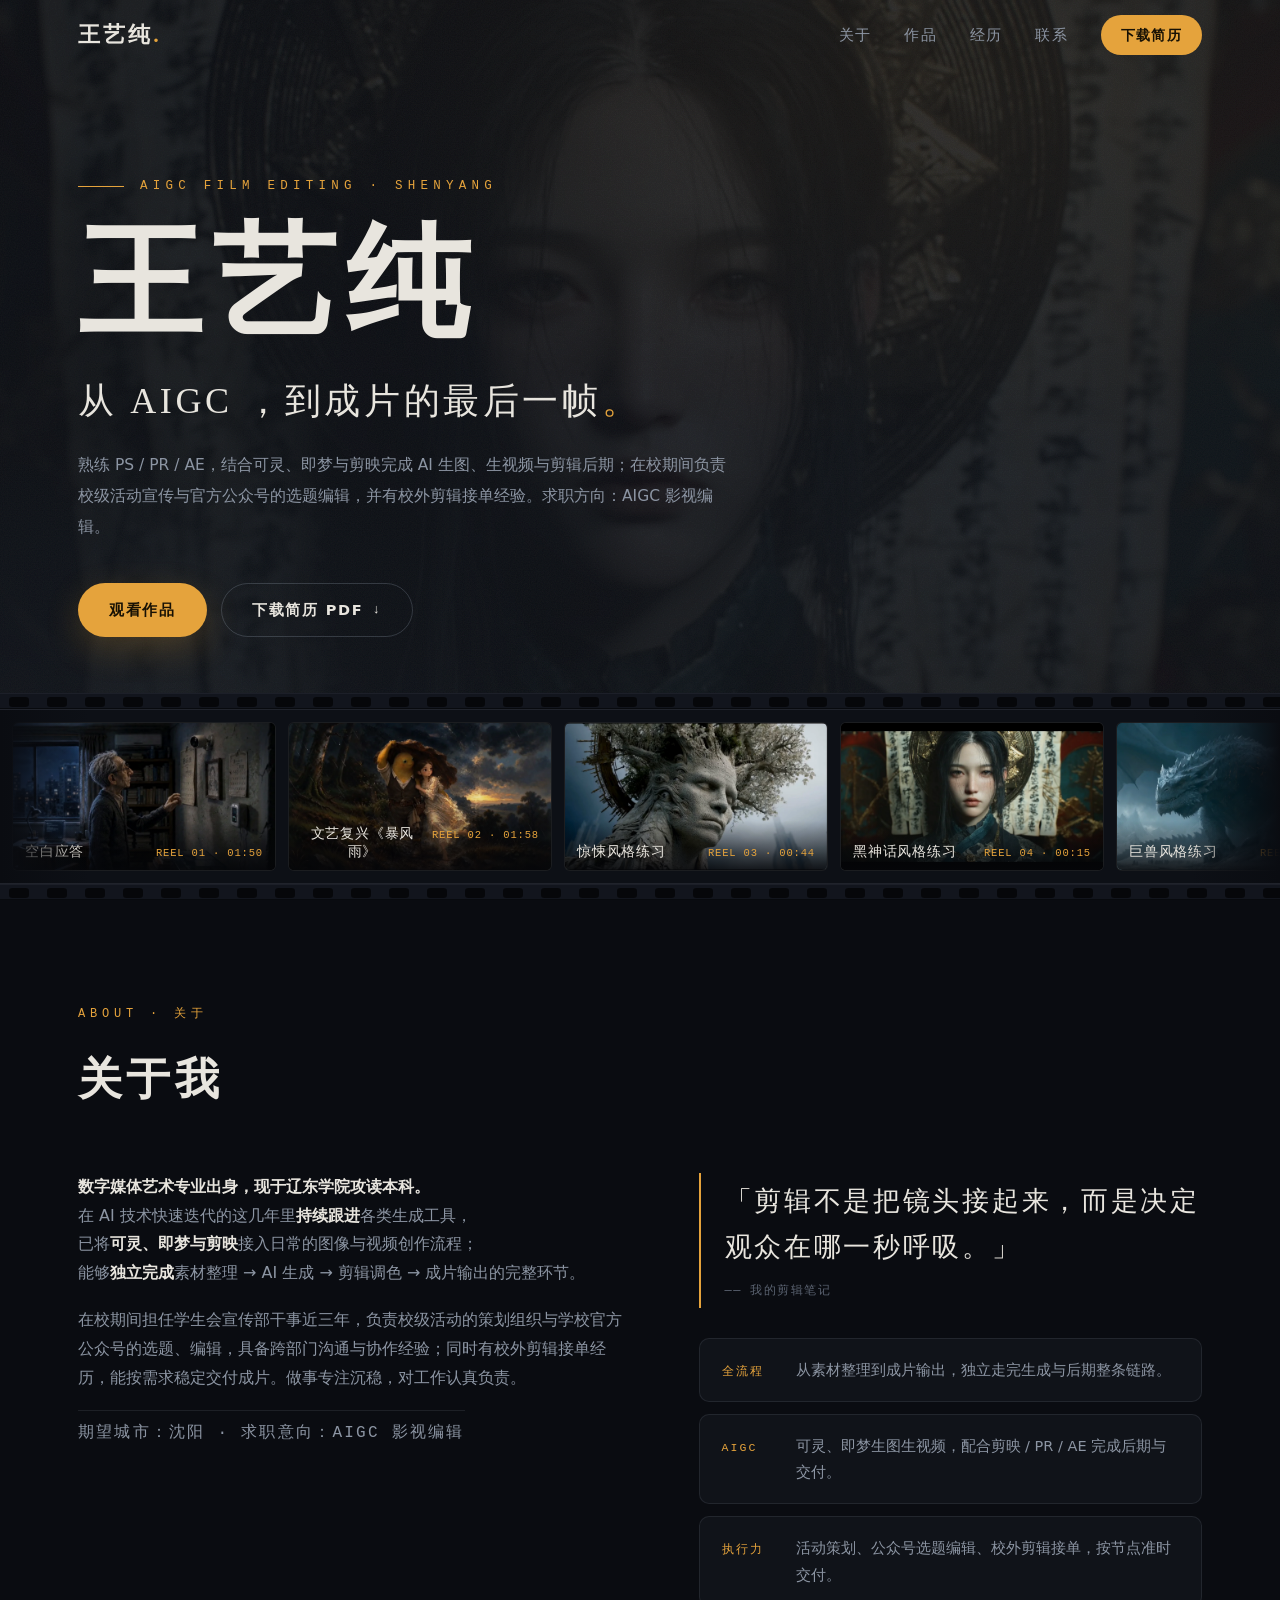
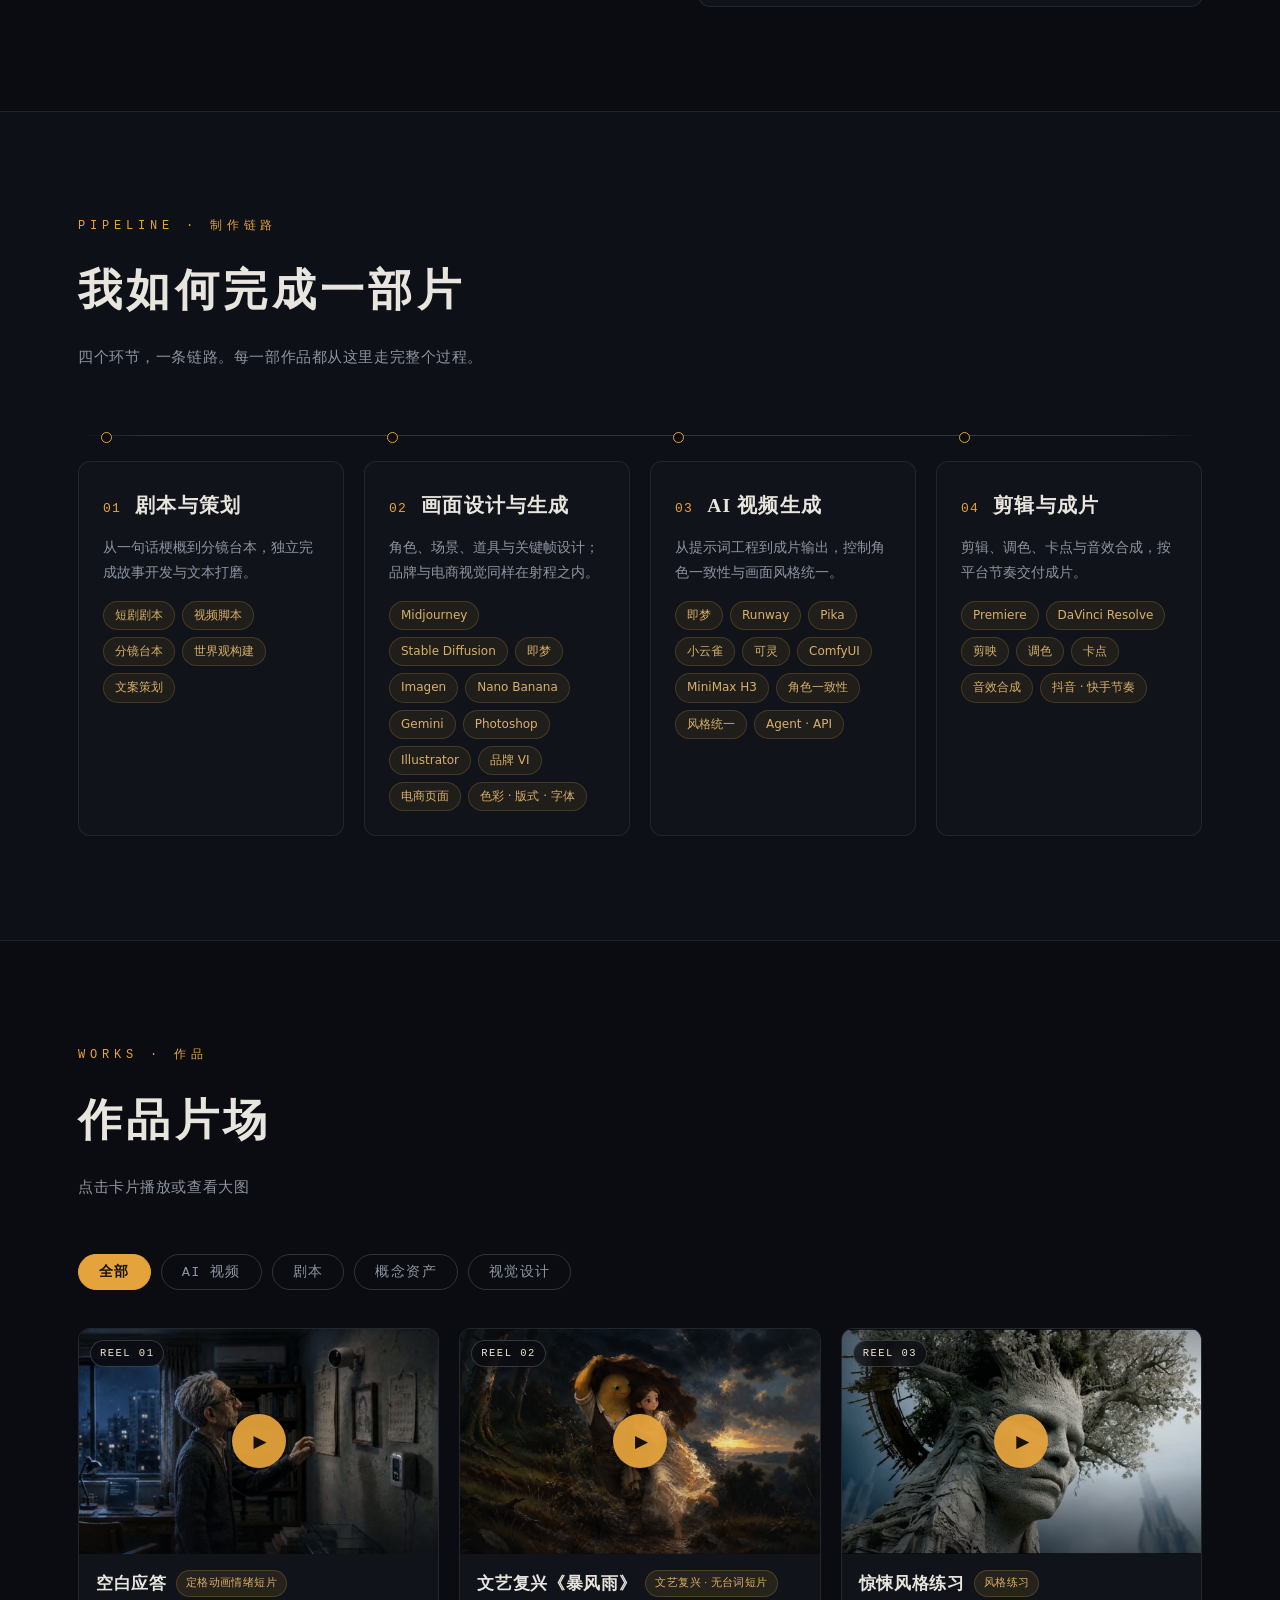
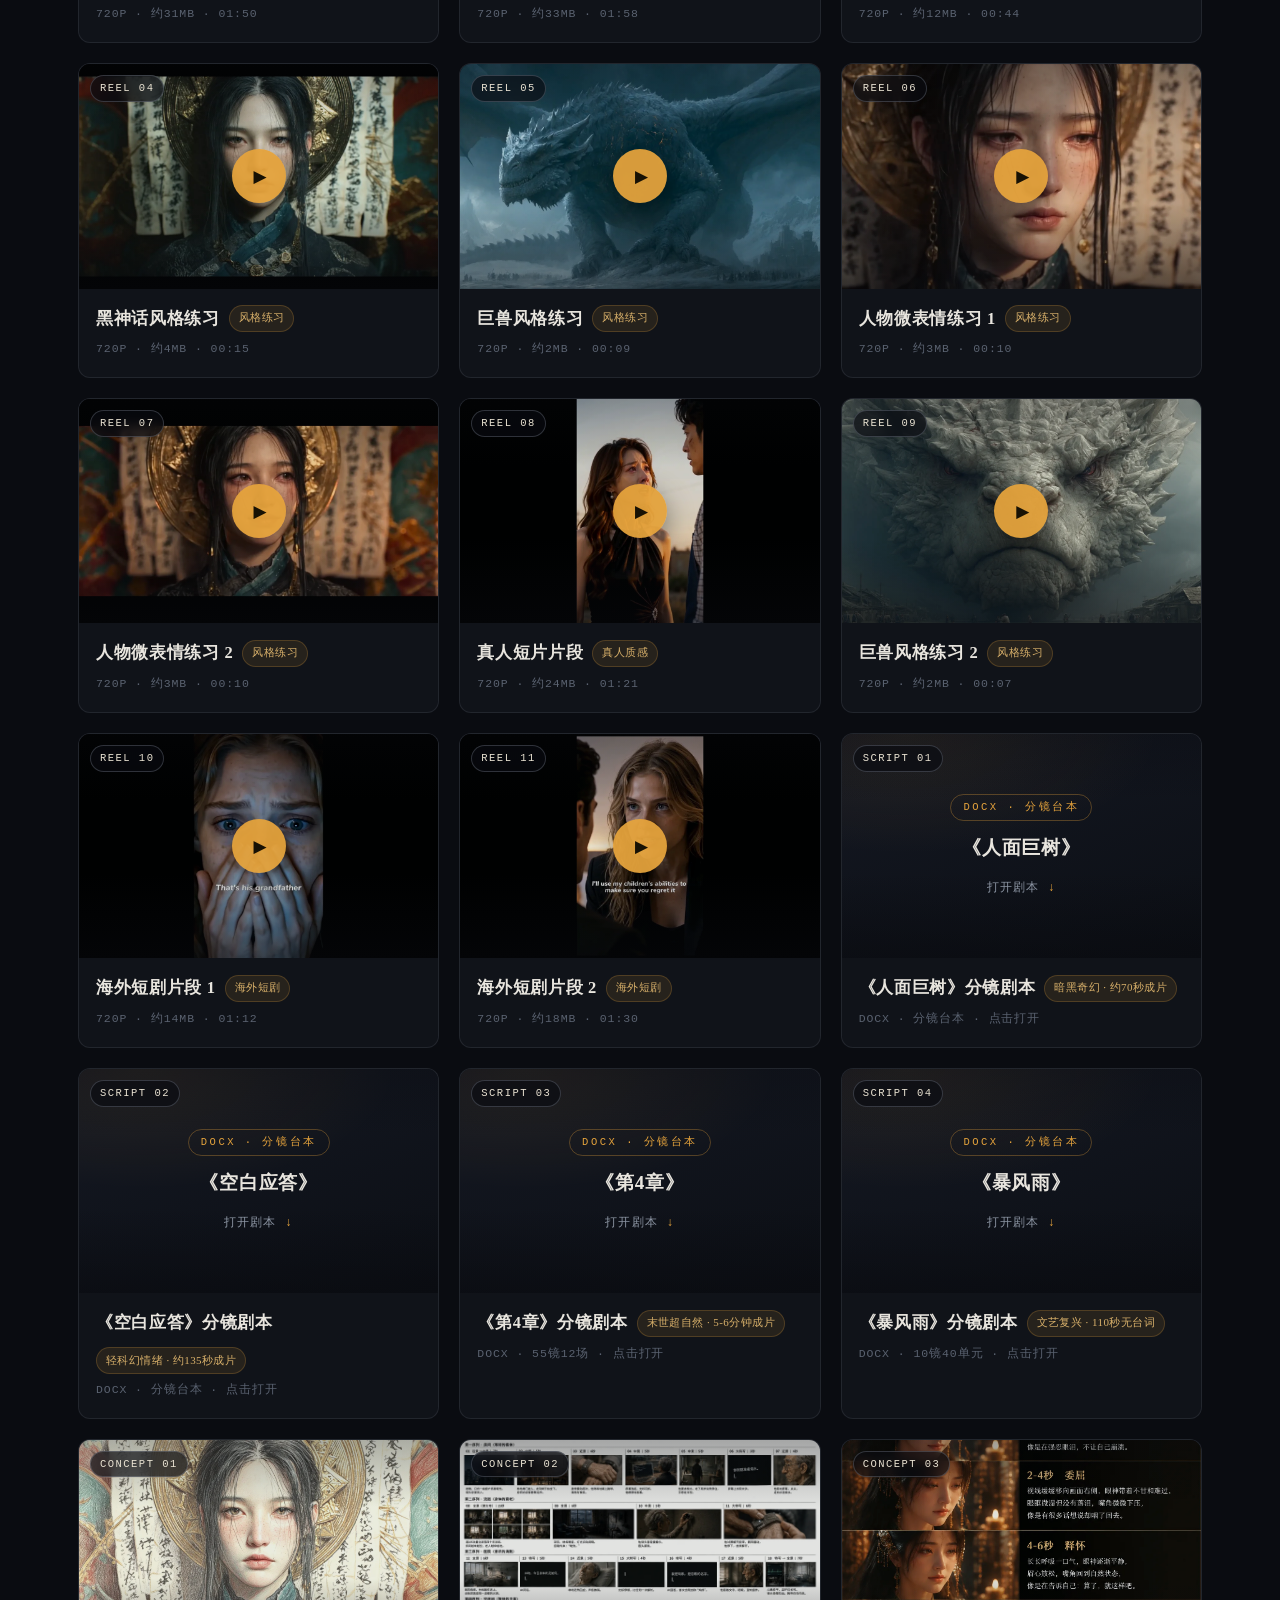
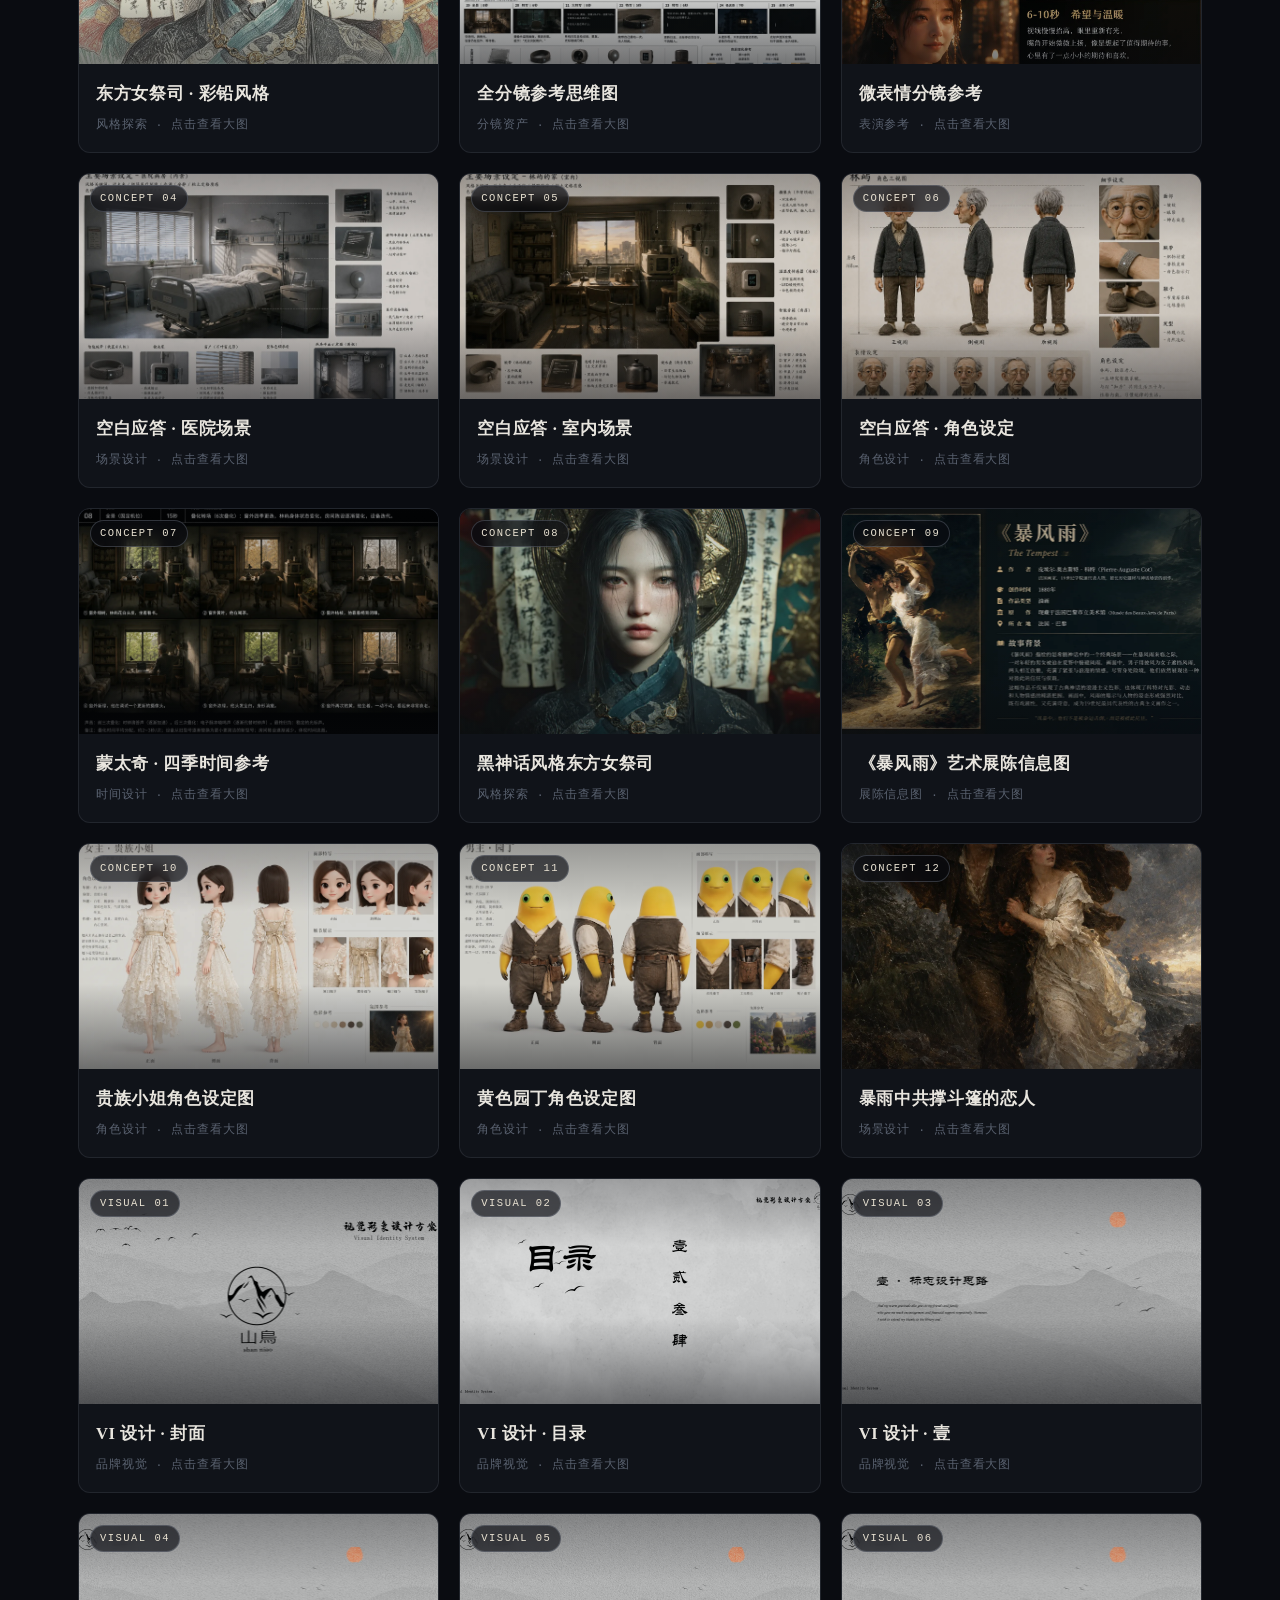
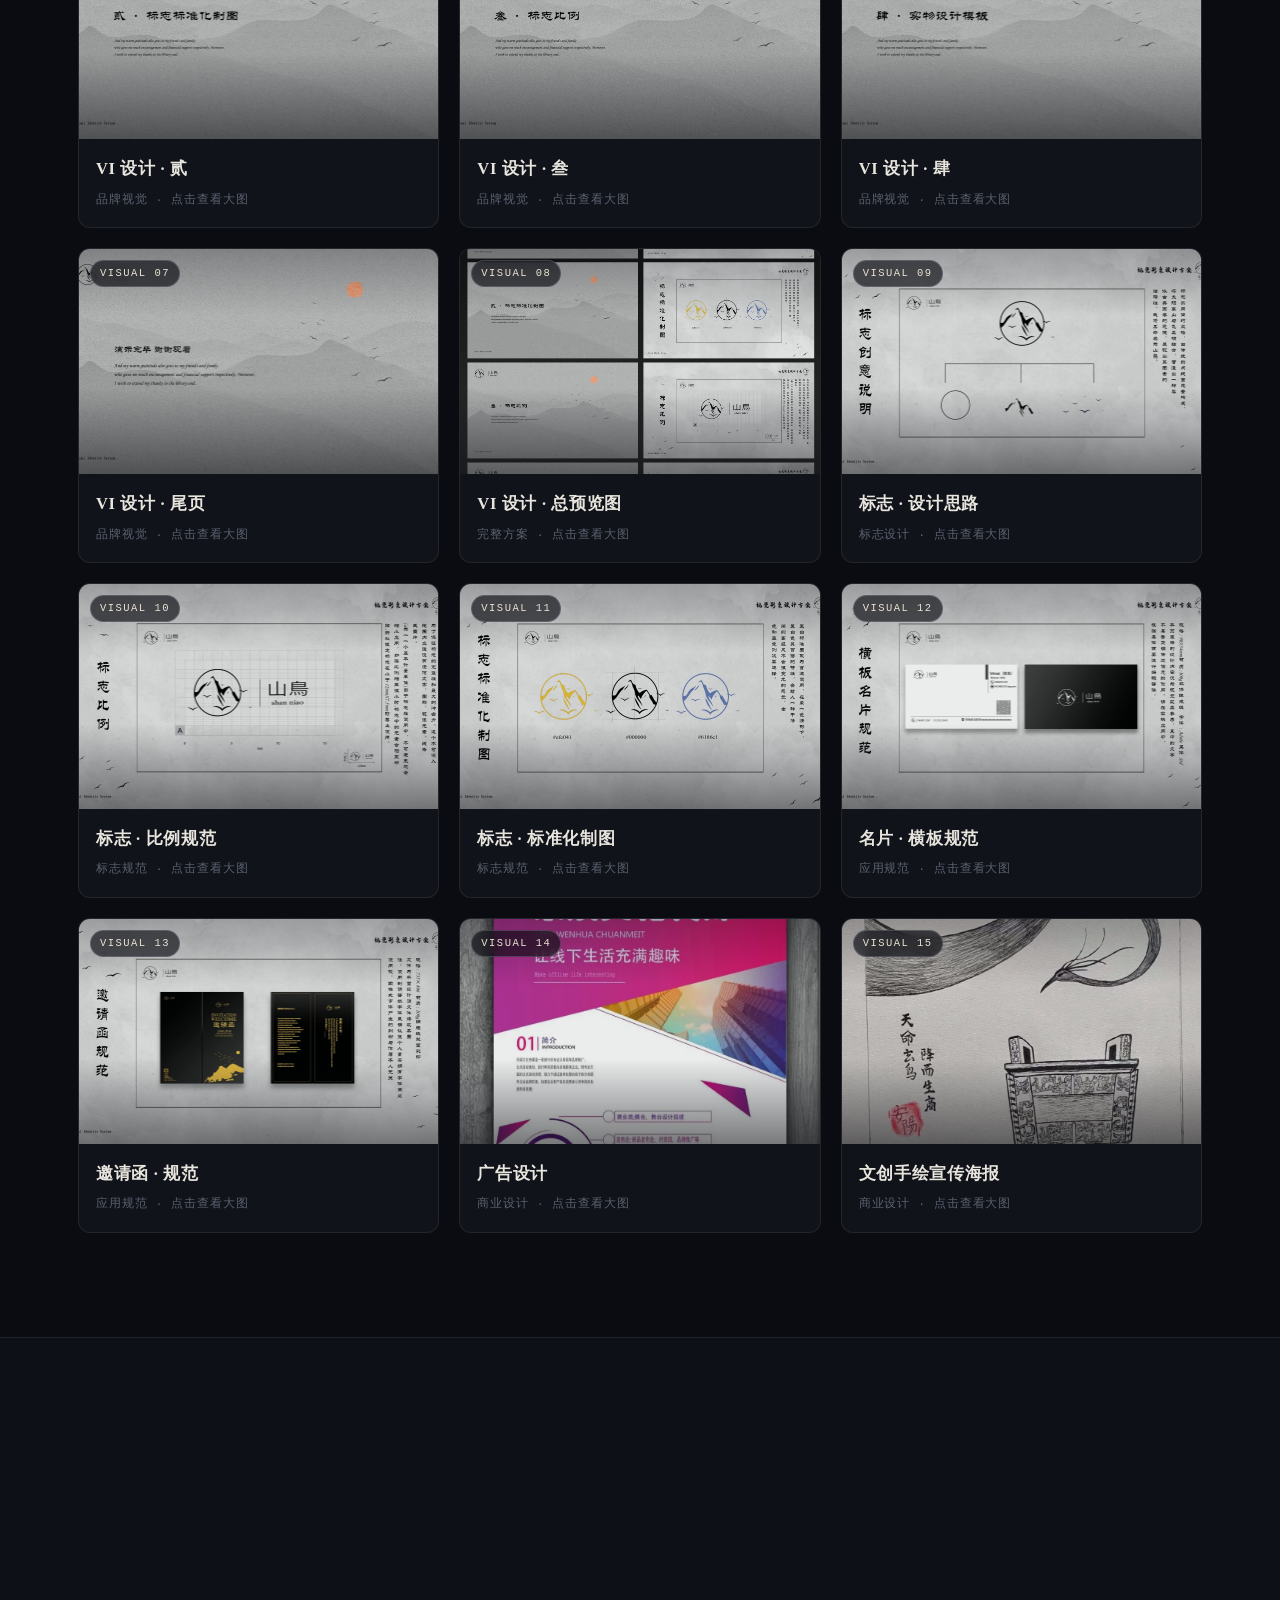
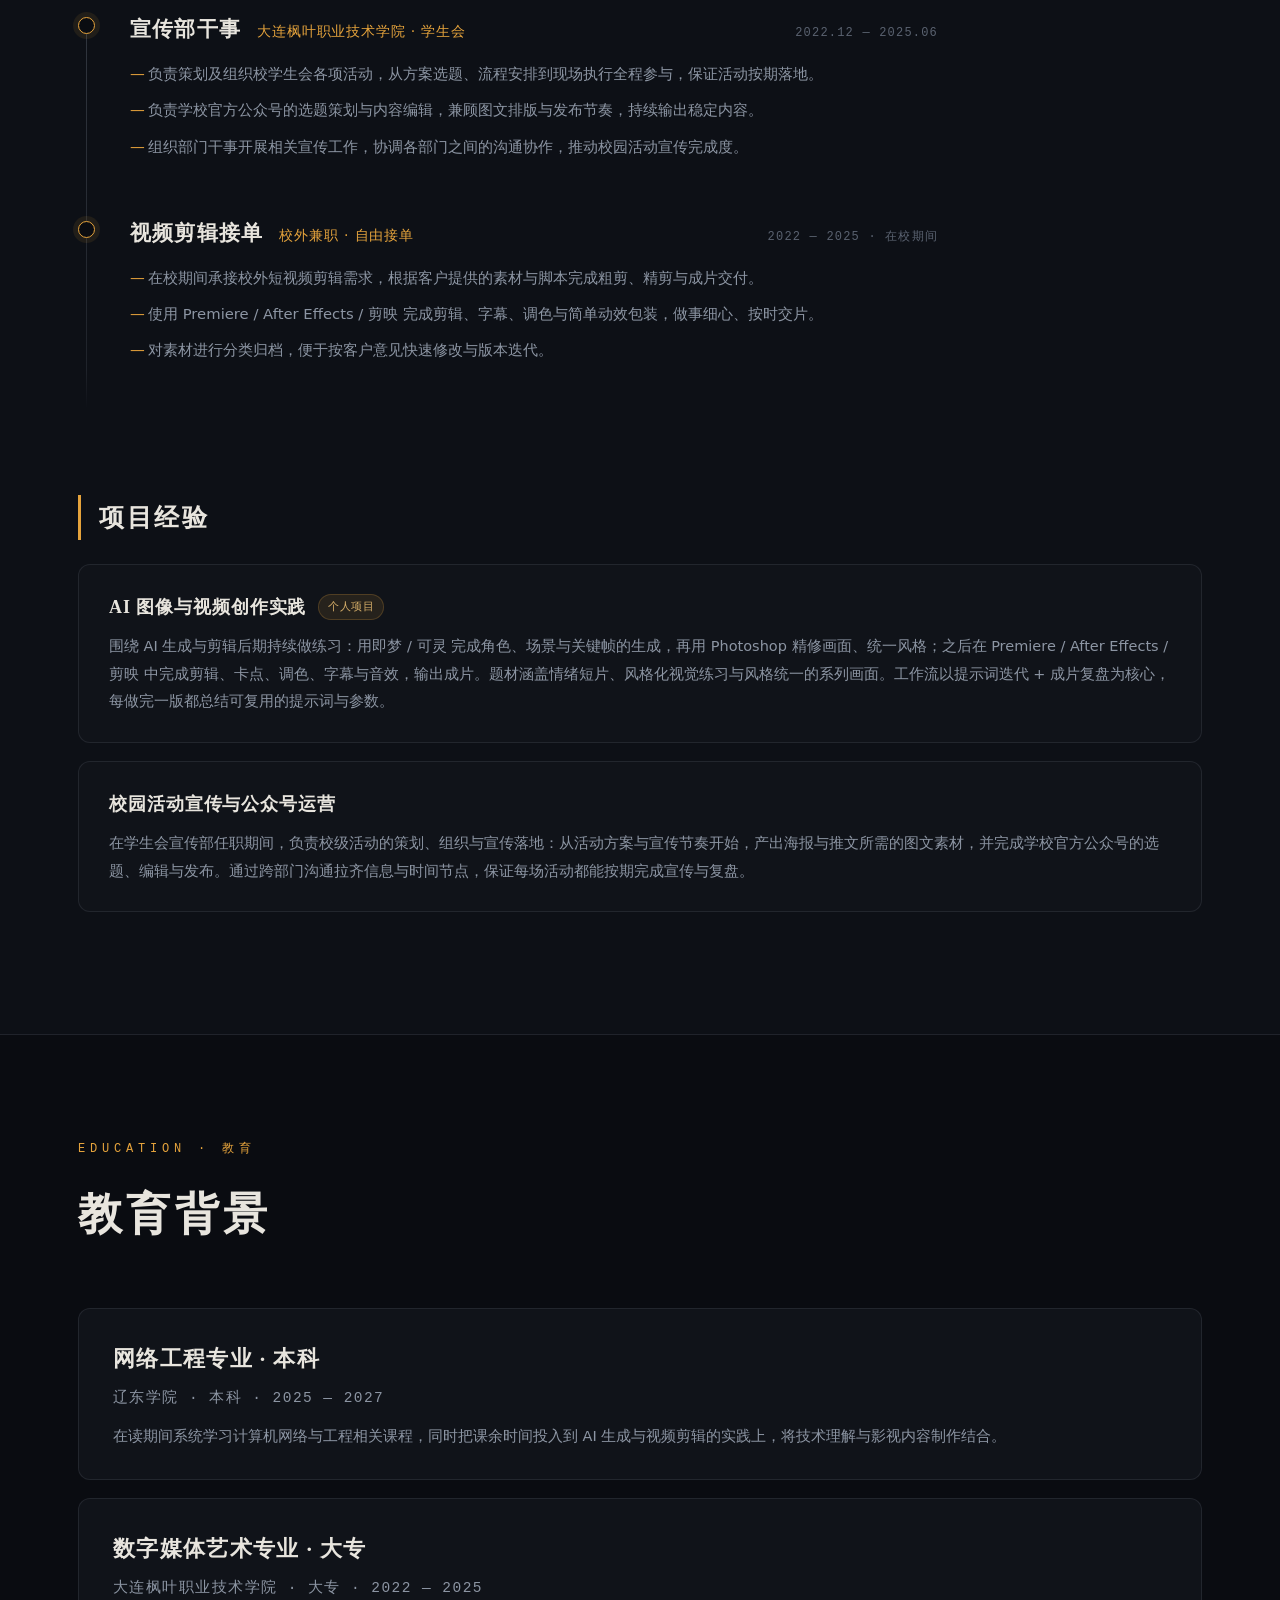
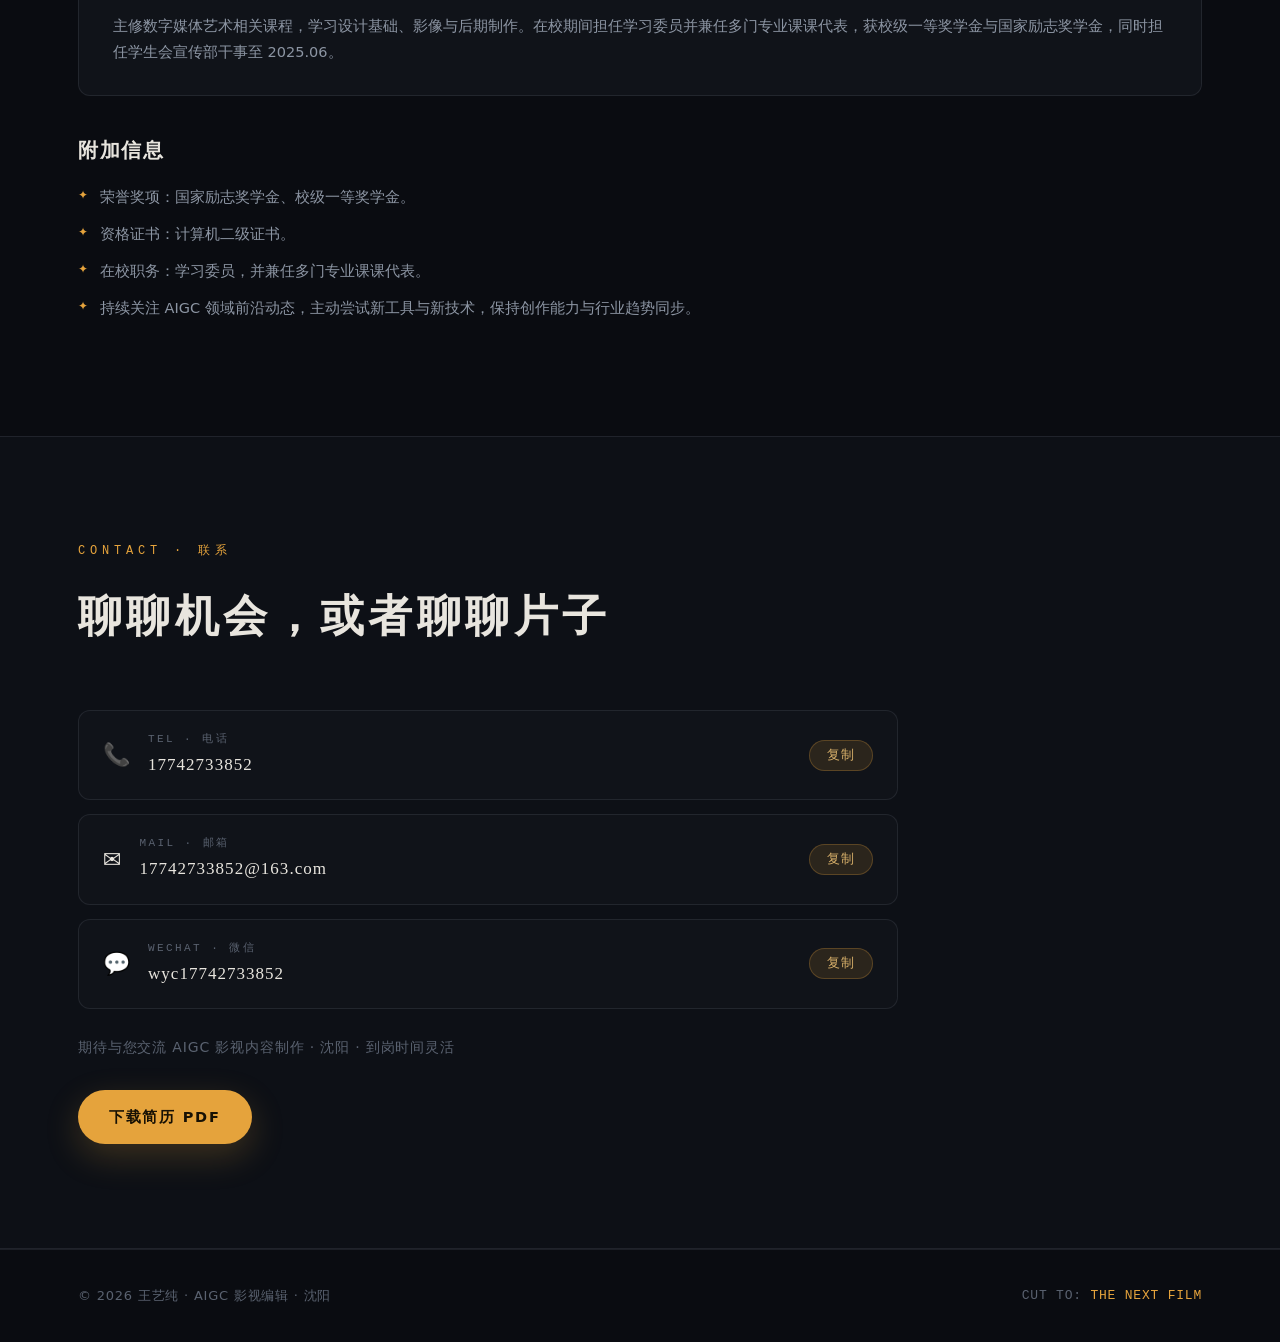
==== index.html @ 33d58466 "✨ feat(作品集页面): 创建王艺纯 AIGC 影视编辑作品集 - 背景：搭建个人求职作品集站点，集中展示作品与简历信息 - 改动：   - 首页与简历页：创建姓名、求职意向、实践与教育经历、联系" ====
<!DOCTYPE html>
<html lang="zh-CN">
<head>
<meta charset="UTF-8">
<meta name="viewport" content="width=device-width, initial-scale=1.0">
<meta http-equiv="Cache-Control" content="no-cache, no-store, must-revalidate">
<meta http-equiv="Pragma" content="no-cache">
<meta http-equiv="Expires" content="0">
<title>王艺纯 · AIGC 影视编辑｜作品集</title>
<meta name="description" content="王艺纯 —— AIGC 影视编辑方向。熟练使用 PS / PR / AE，结合可灵、即梦与剪映完成 AI 生图、生视频与剪辑后期，具备校园宣传策划与剪辑接单经验，求职城市：沈阳。">
<meta name="theme-color" content="#0a0c11">
<link rel="canonical" href="https://helix-byte.github.io/WYC-AIGC-Portfolio/">
<meta property="og:type" content="website">
<meta property="og:title" content="王艺纯 · AIGC 影视编辑｜作品集">
<meta property="og:description" content="从 AIGC ，到成片最后一帧。AI 生图 · 生视频 · 剪辑后期。">
<meta property="og:url" content="https://helix-byte.github.io/WYC-AIGC-Portfolio/">
<meta property="og:image" content="https://helix-byte.github.io/WYC-AIGC-Portfolio/assets/og-cover.png">
<meta name="twitter:card" content="summary_large_image">
<link rel="icon" type="image/png" sizes="32x32" href="assets/favicon-32.png">
<link rel="apple-touch-icon" href="assets/favicon-180.png">
<link rel="stylesheet" href="css/style.css?v=20261028b">
<script>document.documentElement.classList.add("js");</script>
</head>
<body>
<a class="skip-link" href="#main">跳到主要内容</a>

<header class="nav" id="nav">
  <div class="nav-inner">
    <a class="brand" href="#top">王艺纯<span class="brand-dot">.</span></a>
    <nav class="nav-links" id="navLinks">
      <a href="#about">关于</a>
      <a href="#works">作品</a>
      <a href="#experience">经历</a>
      <a href="#contact">联系</a>
      <a class="nav-cta" href="assets/王艺纯-简历.pdf" download>下载简历</a>
    </nav>
    <button class="nav-toggle" id="navToggle" aria-label="打开菜单" aria-expanded="false">
      <span></span><span></span><span></span>
    </button>
  </div>
</header>

<main id="main">

<!-- ============ 首页 ============ -->
<section class="hero" id="top">
  <div class="hero-bg" aria-hidden="true"></div>
  <div class="hero-inner">
    <p class="hero-eyebrow reveal">AIGC FILM EDITING · SHENYANG</p>
    <h1 class="hero-name reveal">王艺纯</h1>
    <p class="hero-thesis reveal">从 AIGC ，到成片的最后一帧</p>
    <p class="hero-sub reveal">熟练 PS / PR / AE，结合可灵、即梦与剪映完成 AI 生图、生视频与剪辑后期；在校期间负责校级活动宣传与官方公众号的选题编辑，并有校外剪辑接单经验。求职方向：AIGC 影视编辑。</p>
    <div class="hero-actions reveal">
      <a class="btn btn-lamp" href="#works">观看作品</a>
      <a class="btn btn-ghost" href="assets/王艺纯-简历.pdf" download>下载简历 PDF <span class="btn-arrow">↓</span></a>
    </div>
  </div>

  <!-- 胶片条：7 部影片，缓缓流动 -->
  <div class="reel reveal" aria-label="影片胶片条">
    <div class="reel-perf"></div>
    <div class="reel-viewport">
      <div class="reel-track" id="reelTrack"><!-- JS 填充 --></div>
    </div>
    <div class="reel-perf"></div>
  </div>
</section>

<!-- ============ 关于 ============ -->
<section class="section" id="about">
  <div class="wrap">
    <div class="section-head reveal">
      <p class="kicker">ABOUT · 关于</p>
      <h2 class="sec-title">关于我</h2>
    </div>
    <div class="about-grid">
      <div class="about-text reveal">
        <p>
          <strong>数字媒体艺术专业出身，现于辽东学院攻读本科。</strong></br>
          在 AI 技术快速迭代的这几年里<strong>持续跟进</strong>各类生成工具，</br>
          已将<strong>可灵、即梦与剪映</strong>接入日常的图像与视频创作流程；</br>
          能够<strong>独立完成</strong>素材整理 → AI 生成 → 剪辑调色 → 成片输出的完整环节。
        </p>
        <p>在校期间担任学生会宣传部干事近三年，负责校级活动的策划组织与学校官方公众号的选题、编辑，具备跨部门沟通与协作经验；同时有校外剪辑接单经历，能按需求稳定交付成片。做事专注沉稳，对工作认真负责。</p>
        <p class="about-meta">期望城市：沈阳 · 求职意向：AIGC 影视编辑</p>
      </div>
      <div class="about-side">
        <blockquote class="quote reveal">
          <p>「剪辑不是把镜头接起来，而是决定观众在哪一秒呼吸。」</p>
          <cite>—— 我的剪辑笔记</cite>
        </blockquote>
        <div class="principles">
          <div class="principle reveal">
            <span class="p-tag">全流程</span>
            <p>从素材整理到成片输出，独立走完生成与后期整条链路。</p>
          </div>
          <div class="principle reveal">
            <span class="p-tag">AIGC</span>
            <p>可灵、即梦生图生视频，配合剪映 / PR / AE 完成后期与交付。</p>
          </div>
          <div class="principle reveal">
            <span class="p-tag">执行力</span>
            <p>活动策划、公众号选题编辑、校外剪辑接单，按节点准时交付。</p>
          </div>
        </div>
      </div>
    </div>
  </div>
</section>

<!-- ============ 制作链路 ============ -->
<section class="section section-alt" id="skills">
  <div class="wrap">
    <div class="section-head reveal">
      <p class="kicker">PIPELINE · 制作链路</p>
      <h2 class="sec-title">我如何完成一部片</h2>
      <p class="sec-sub">四个环节，一条链路。每一部作品都从这里走完整个过程。</p>
    </div>
    <div class="pipeline">
      <article class="stage reveal">
        <div class="stage-top"><span class="stage-idx">01</span><h3>剧本与策划</h3></div>
        <p>从一句话梗概到分镜台本，独立完成故事开发与文本打磨。</p>
        <div class="chips">
          <span>短剧剧本</span><span>视频脚本</span><span>分镜台本</span><span>世界观构建</span><span>文案策划</span>
        </div>
      </article>
      <article class="stage reveal">
        <div class="stage-top"><span class="stage-idx">02</span><h3>画面设计与生成</h3></div>
        <p>角色、场景、道具与关键帧设计；品牌与电商视觉同样在射程之内。</p>
        <div class="chips">
          <span>Midjourney</span><span>Stable Diffusion</span><span>即梦</span><span>Imagen</span><span>Nano Banana</span><span>Gemini</span><span>Photoshop</span><span>Illustrator</span><span>品牌 VI</span><span>电商页面</span><span>色彩 · 版式 · 字体</span>
        </div>
      </article>
      <article class="stage reveal">
        <div class="stage-top"><span class="stage-idx">03</span><h3>AI 视频生成</h3></div>
        <p>从提示词工程到成片输出，控制角色一致性与画面风格统一。</p>
        <div class="chips">
          <span>即梦</span><span>Runway</span><span>Pika</span><span>小云雀</span><span>可灵</span><span>ComfyUI</span><span>MiniMax H3</span><span>角色一致性</span><span>风格统一</span><span>Agent · API</span>
        </div>
      </article>
      <article class="stage reveal">
        <div class="stage-top"><span class="stage-idx">04</span><h3>剪辑与成片</h3></div>
        <p>剪辑、调色、卡点与音效合成，按平台节奏交付成片。</p>
        <div class="chips">
          <span>Premiere</span><span>DaVinci Resolve</span><span>剪映</span><span>调色</span><span>卡点</span><span>音效合成</span><span>抖音 · 快手节奏</span>
        </div>
      </article>
    </div>
  </div>
</section>

<!-- ============ 作品 ============ -->
<section class="section" id="works">
  <div class="wrap">
    <div class="section-head reveal">
      <p class="kicker">WORKS · 作品</p>
      <h2 class="sec-title">作品片场</h2>
      <!-- TODO: 作品区目前为示例数据（源自原模板），替换方案见 js/main.js 顶部 WORKS 数组 -->
      <p class="sec-sub">点击卡片播放或查看大图</p>
    </div>
    <div class="filters reveal" id="filters">
      <button class="filter-btn active" data-filter="all">全部</button>
      <button class="filter-btn" data-filter="video">AI 视频</button>
      <button class="filter-btn" data-filter="script">剧本</button>
      <button class="filter-btn" data-filter="asset">概念资产</button>
      <button class="filter-btn" data-filter="design">视觉设计</button>
    </div>
    <div class="works-grid" id="worksGrid"><!-- JS 渲染 --></div>
  </div>
</section>

<!-- ============ 经历 ============ -->
<section class="section section-alt" id="experience">
  <div class="wrap">
    <div class="section-head reveal">
      <p class="kicker">CREDITS · 经历</p>
      <h2 class="sec-title">实践与项目</h2>
    </div>

    <div class="timeline">
      <div class="tl-item reveal">
        <div class="tl-dot"></div>
        <div class="tl-body">
          <div class="tl-head">
            <h3>宣传部干事</h3>
            <span class="tl-org">大连枫叶职业技术学院 · 学生会</span>
            <span class="tl-date">2022.12 — 2025.06</span>
          </div>
          <ul>
            <li>负责策划及组织校学生会各项活动，从方案选题、流程安排到现场执行全程参与，保证活动按期落地。</li>
            <li>负责学校官方公众号的选题策划与内容编辑，兼顾图文排版与发布节奏，持续输出稳定内容。</li>
            <li>组织部门干事开展相关宣传工作，协调各部门之间的沟通协作，推动校园活动宣传完成度。</li>
          </ul>
        </div>
      </div>
      <div class="tl-item reveal">
        <div class="tl-dot"></div>
        <div class="tl-body">
          <div class="tl-head">
            <h3>视频剪辑接单</h3>
            <span class="tl-org">校外兼职 · 自由接单</span>
            <span class="tl-date">2022 — 2025 · 在校期间</span>
          </div>
          <ul>
            <li>在校期间承接校外短视频剪辑需求，根据客户提供的素材与脚本完成粗剪、精剪与成片交付。</li>
            <li>使用 Premiere / After Effects / 剪映 完成剪辑、字幕、调色与简单动效包装，做事细心、按时交片。</li>
            <li>对素材进行分类归档，便于按客户意见快速修改与版本迭代。</li>
          </ul>
        </div>
      </div>
    </div>

    <h3 class="projects-title reveal">项目经验</h3>
    <div class="project-card reveal">
      <h4>AI 图像与视频创作实践 <span class="tag">个人项目</span></h4>
      <p>围绕 AI 生成与剪辑后期持续做练习：用即梦 / 可灵 完成角色、场景与关键帧的生成，再用 Photoshop 精修画面、统一风格；之后在 Premiere / After Effects / 剪映 中完成剪辑、卡点、调色、字幕与音效，输出成片。题材涵盖情绪短片、风格化视觉练习与风格统一的系列画面。工作流以提示词迭代 + 成片复盘为核心，每做完一版都总结可复用的提示词与参数。</p>
    </div>
    <div class="project-card reveal">
      <h4>校园活动宣传与公众号运营</h4>
      <p>在学生会宣传部任职期间，负责校级活动的策划、组织与宣传落地：从活动方案与宣传节奏开始，产出海报与推文所需的图文素材，并完成学校官方公众号的选题、编辑与发布。通过跨部门沟通拉齐信息与时间节点，保证每场活动都能按期完成宣传与复盘。</p>
    </div>
  </div>
</section>

<!-- ============ 教育 ============ -->
<section class="section" id="education">
  <div class="wrap">
    <div class="section-head reveal">
      <p class="kicker">EDUCATION · 教育</p>
      <h2 class="sec-title">教育背景</h2>
    </div>
    <div class="edu-card reveal">
      <div class="edu-main">
        <h3>网络工程专业 · 本科</h3>
        <p class="edu-school">辽东学院 · 本科 · 2025 — 2027</p>
        <p>在读期间系统学习计算机网络与工程相关课程，同时把课余时间投入到 AI 生成与视频剪辑的实践上，将技术理解与影视内容制作结合。</p>
      </div>
    </div>
    <div class="edu-card reveal">
      <div class="edu-main">
        <h3>数字媒体艺术专业 · 大专</h3>
        <p class="edu-school">大连枫叶职业技术学院 · 大专 · 2022 — 2025</p>
        <p>主修数字媒体艺术相关课程，学习设计基础、影像与后期制作。在校期间担任学习委员并兼任多门专业课课代表，获校级一等奖学金与国家励志奖学金，同时担任学生会宣传部干事至 2025.06。</p>
      </div>
    </div>
    <div class="extra reveal">
      <h3>附加信息</h3>
      <ul>
        <li>荣誉奖项：国家励志奖学金、校级一等奖学金。</li>
        <li>资格证书：计算机二级证书。</li>
        <li>在校职务：学习委员，并兼任多门专业课课代表。</li>
        <li>持续关注 AIGC 领域前沿动态，主动尝试新工具与新技术，保持创作能力与行业趋势同步。</li>
      </ul>
    </div>
  </div>
</section>

<!-- ============ 联系 ============ -->
<section class="section section-alt" id="contact">
  <div class="wrap">
    <div class="section-head reveal">
      <p class="kicker">CONTACT · 联系</p>
      <h2 class="sec-title">聊聊机会，或者聊聊片子</h2>
    </div>
    <div class="contact-grid reveal">
      <a class="contact-item" href="tel:17742733852">
        <span class="contact-icon">📞</span>
        <div><span class="contact-label">TEL · 电话</span><span class="contact-value">17742733852</span></div>
        <button class="copy-btn" data-copy="17742733852" onclick="event.preventDefault(); copyText(this)">复制</button>
      </a>
      <a class="contact-item" href="mailto:17742733852@163.com">
        <span class="contact-icon">✉️</span>
        <div><span class="contact-label">MAIL · 邮箱</span><span class="contact-value">17742733852@163.com</span></div>
        <button class="copy-btn" data-copy="17742733852@163.com" onclick="event.preventDefault(); copyText(this)">复制</button>
      </a>
      <div class="contact-item">
        <span class="contact-icon">💬</span>
        <div><span class="contact-label">WECHAT · 微信</span><span class="contact-value">wyc17742733852</span></div>
        <button class="copy-btn" data-copy="wyc17742733852" onclick="copyText(this)">复制</button>
      </div>
    </div>
    <p class="contact-note reveal">期待与您交流 AIGC 影视内容制作 · 沈阳 · 到岗时间灵活</p>
    <div class="contact-cta reveal">
      <a class="btn btn-lamp" href="assets/王艺纯-简历.pdf" download>下载简历 PDF</a>
    </div>
  </div>
</section>

</main>

<footer class="footer">
  <div class="wrap footer-inner">
    <p>© 2026 王艺纯 · AIGC 影视编辑 · 沈阳</p>
    <p class="footer-mono">CUT TO: <span class="lamp">THE NEXT FILM</span></p>
  </div>
  <a href="#top" class="back-top" id="backTop" aria-label="回到顶部">↑</a>
</footer>

<!-- ============ 图片灯箱 ============ -->
<div class="lightbox" id="lightbox" aria-hidden="true">
  <button class="lb-close" id="lbClose" aria-label="关闭">×</button>
  <button class="lb-prev" id="lbPrev" aria-label="上一张">‹</button>
  <figure class="lb-stage">
    <img id="lbImg" src="" alt="">
    <figcaption id="lbCap"></figcaption>
  </figure>
  <button class="lb-next" id="lbNext" aria-label="下一张">›</button>
</div>

<!-- ============ 视频弹窗 ============ -->
<div class="video-modal" id="videoModal" aria-hidden="true">
  <div class="vm-backdrop" data-close></div>
  <div class="vm-box">
    <button class="vm-close" data-close aria-label="关闭">×</button>
    <div class="vm-head">
      <h3 id="vmTitle"></h3>
      <span id="vmTag" class="tag"></span>
      <span id="vmMeta" class="vm-meta"></span>
    </div>
    <video id="vmVideo" controls preload="metadata"></video>
    <p id="vmDesc" class="vm-desc"></p>
  </div>
</div>

<script src="js/main.js?v=20261028"></script>
</body>
</html>
---- css/style.css ----
/* =====================================================================
   王艺纯 · 作品集 v2 —「暗场 · 一点灯」
   冷黑基调 / 暖灯单点 / 胶片条签名元素
   ===================================================================== */
:root{
  --void:#0a0c11;
  --film:#101319;
  --film-2:#151a23;
  --line:rgba(190,204,224,.10);
  --line-2:rgba(190,204,224,.20);
  --bone:#e8e5de;
  --mist:#8c95a3;
  --faint:#5a6270;
  --lamp:#e5a33c;
  --lamp-2:#f2b75a;
  --lamp-soft:rgba(229,163,60,.13);
  --serif:"Songti SC","STSong","Noto Serif SC","Source Han Serif SC","SimSun",serif;
  --sans:"PingFang SC","Microsoft YaHei","Noto Sans SC","Hiragino Sans GB",system-ui,sans-serif;
  --mono:"SF Mono","Consolas","Cascadia Mono","JetBrains Mono",ui-monospace,monospace;
  --kai:"Kaiti SC","STKaiti","KaiTi","楷体",serif;
  --maxw:1180px;
  --shadow:0 22px 60px rgba(0,0,0,.5);
}
*{margin:0;padding:0;box-sizing:border-box}
html{scroll-behavior:smooth}
body{
  background:var(--void);
  color:var(--bone);
  font-family:var(--sans);
  font-size:16px;
  line-height:1.8;
  -webkit-font-smoothing:antialiased;
  overflow-x:hidden;
}
::selection{background:rgba(229,163,60,.32);color:#fff}
a{color:inherit;text-decoration:none}
img{max-width:100%;display:block}
ul{list-style:none}
button{font-family:inherit}
:focus-visible{outline:2px solid var(--lamp);outline-offset:3px;border-radius:4px}
.skip-link{position:absolute;left:-9999px;top:0;background:var(--lamp);color:#151006;padding:8px 16px;z-index:300}
.skip-link:focus{left:8px;top:8px}

.wrap{max-width:var(--maxw);margin:0 auto;padding:0 28px}

/* ================= 导航 ================= */
.nav{
  position:fixed;top:0;left:0;right:0;z-index:200;
  transition:background .35s,border-color .35s,box-shadow .35s;
  border-bottom:1px solid transparent;
}
.nav.scrolled{
  background:rgba(10,12,17,.84);
  -webkit-backdrop-filter:blur(16px);backdrop-filter:blur(16px);
  border-bottom-color:var(--line);
  box-shadow:0 10px 34px rgba(0,0,0,.4);
}
.nav-inner{
  max-width:var(--maxw);margin:0 auto;padding:0 28px;
  height:70px;display:flex;align-items:center;justify-content:space-between;
}
.brand{font-family:var(--serif);font-size:22px;letter-spacing:.14em;font-weight:700}
.brand-dot{color:var(--lamp)}
.nav-links{display:flex;align-items:center;gap:32px}
.nav-links a{font-size:14.5px;color:var(--mist);letter-spacing:.12em;transition:color .25s;position:relative}
.nav-links a:hover{color:var(--bone)}
.nav-links a::after{content:"";position:absolute;left:0;bottom:-6px;width:0;height:1.5px;background:var(--lamp);transition:width .3s}
.nav-links a:hover::after{width:100%}
.nav-links .nav-cta{
  color:#171104;background:var(--lamp);padding:8px 20px;border-radius:999px;
  font-weight:700;letter-spacing:.1em;font-size:13.5px;
}
.nav-links .nav-cta::after{display:none}
.nav-links .nav-cta:hover{background:var(--lamp-2)}
.nav-toggle{display:none;flex-direction:column;gap:5px;background:none;border:none;cursor:pointer;padding:6px}
.nav-toggle span{width:24px;height:2px;background:var(--bone);transition:.3s}
.nav-toggle.open span:nth-child(1){transform:translateY(7px) rotate(45deg)}
.nav-toggle.open span:nth-child(2){opacity:0}
.nav-toggle.open span:nth-child(3){transform:translateY(-7px) rotate(-45deg)}

/* ================= 首页 ================= */
.hero{
  position:relative;min-height:100vh;min-height:100svh;
  display:flex;flex-direction:column;justify-content:flex-end;
  padding-top:140px;overflow:hidden;
}
.hero-bg{position:absolute;inset:0;z-index:0;
  background:
    radial-gradient(1100px 620px at 74% 8%, rgba(229,163,60,.07), transparent 62%),
    radial-gradient(900px 700px at 8% 96%, rgba(64,86,116,.12), transparent 60%),
    linear-gradient(180deg,#0a0c11 0%,#0c0f15 60%,#0a0c11 100%);
}
.hero-bg::before{
  content:"";position:absolute;inset:0;
  background-image:url("../assets/images/ai/黑神话风格东方女祭司.webp");
  background-size:cover;background-position:center 30%;
  opacity:.10;filter:saturate(.75) brightness(.9);
}
.hero-bg::after{ /* 细颗粒质感 */
  content:"";position:absolute;inset:0;opacity:.05;mix-blend-mode:screen;
  background-image:url("data:image/svg+xml,%3Csvg xmlns='http://www.w3.org/2000/svg' width='140' height='140'%3E%3Cfilter id='n'%3E%3CfeTurbulence type='fractalNoise' baseFrequency='0.85' numOctaves='2'/%3E%3C/filter%3E%3Crect width='140' height='140' filter='url(%23n)'/%3E%3C/svg%3E");
}
.hero-inner{position:relative;z-index:1;max-width:var(--maxw);margin:0 auto;width:100%;padding:0 28px}
.hero-eyebrow{
  font-family:var(--mono);font-size:12.5px;letter-spacing:.42em;color:var(--lamp);
  display:flex;align-items:center;gap:16px;margin-bottom:22px;
}
.hero-eyebrow::before{content:"";width:46px;height:1px;background:var(--lamp);flex:none}
.hero-name{
  font-family:var(--serif);font-weight:700;
  font-size:clamp(64px,10.5vw,124px);line-height:1.04;letter-spacing:.08em;
}
.hero-thesis{
  font-family:var(--serif);font-size:clamp(23px,3.2vw,36px);
  letter-spacing:.1em;color:var(--bone);margin-top:20px;
}
.hero-thesis::after{content:"。";color:var(--lamp)}
.hero-sub{
  color:var(--mist);font-size:15.5px;line-height:2;max-width:660px;margin-top:16px;
}
.hero-actions{display:flex;gap:14px;margin-top:40px;flex-wrap:wrap;padding-bottom:56px}

.btn{
  display:inline-flex;align-items:center;gap:9px;padding:13px 30px;border-radius:999px;
  font-size:14.5px;font-weight:600;letter-spacing:.12em;transition:.3s;cursor:pointer;
  border:1px solid transparent;
}
.btn-lamp{background:var(--lamp);color:#171104;box-shadow:0 12px 34px rgba(229,163,60,.22)}
.btn-lamp:hover{background:var(--lamp-2);transform:translateY(-2px)}
.btn-ghost{border-color:var(--line-2);color:var(--bone)}
.btn-ghost:hover{border-color:var(--lamp);color:var(--lamp);transform:translateY(-2px)}
.btn-arrow{font-family:var(--mono);font-size:13px}

/* ---------------- 胶片条 ---------------- */
.reel{position:relative;z-index:1;width:100%}
.reel-perf{
  height:16px;
  background-color:#12151d;
  background-image:url("data:image/svg+xml,%3Csvg xmlns='http://www.w3.org/2000/svg' width='38' height='16'%3E%3Crect x='9' y='3' width='20' height='10' rx='3' fill='%2306070a'/%3E%3C/svg%3E");
  background-repeat:repeat-x;
  border-top:1px solid rgba(190,204,224,.06);
  border-bottom:1px solid rgba(0,0,0,.5);
}
.reel-viewport{
  overflow:hidden;position:relative;background:#0d1016;
  border-top:1px solid var(--line);border-bottom:1px solid var(--line);
}
.reel-viewport::before,.reel-viewport::after{
  content:"";position:absolute;top:0;bottom:0;width:90px;z-index:2;pointer-events:none;
}
.reel-viewport::before{left:0;background:linear-gradient(90deg,var(--void),transparent)}
.reel-viewport::after{right:0;background:linear-gradient(-90deg,var(--void),transparent)}
.reel-track{display:flex;width:max-content;animation:reelScroll 72s linear infinite}
.reel-viewport:hover .reel-track{animation-play-state:paused}
@keyframes reelScroll{to{transform:translateX(-50%)}}
.reel-half{display:flex;gap:12px;padding:12px 0 12px 12px}
.reel-frame{
  position:relative;flex:none;width:264px;border-radius:6px;overflow:hidden;cursor:pointer;
  border:1px solid rgba(190,204,224,.14);background:#000;
  transition:border-color .3s,transform .3s;
}
.reel-frame img{width:100%;aspect-ratio:16/9;object-fit:cover;opacity:.92;transition:.4s}
.reel-frame:hover{border-color:var(--lamp);transform:translateY(-3px)}
.reel-frame:hover img{opacity:1;transform:scale(1.04)}
.reel-cap{
  position:absolute;left:0;right:0;bottom:0;padding:22px 12px 9px;
  background:linear-gradient(180deg,transparent,rgba(5,6,9,.88));
  display:flex;align-items:baseline;justify-content:space-between;gap:8px;
}
.reel-name{font-size:13.5px;color:var(--bone);letter-spacing:.06em}
.reel-code{font-family:var(--mono);font-size:10.5px;color:var(--lamp);letter-spacing:.08em;white-space:nowrap}

/* ================= 通用区块 ================= */
.section{padding:104px 0;position:relative}
.section-alt{background:#0d1016;border-top:1px solid var(--line);border-bottom:1px solid var(--line)}
.section-head{margin-bottom:54px}
.kicker{
  font-family:var(--mono);font-size:12px;letter-spacing:.4em;color:var(--lamp);
  text-transform:uppercase;margin-bottom:14px;
}
.sec-title{font-family:var(--serif);font-size:clamp(30px,4.2vw,44px);letter-spacing:.1em;font-weight:700}
.sec-sub{color:var(--mist);font-size:14.5px;margin-top:14px;letter-spacing:.04em}

/* ================= 关于 ================= */
.about-grid{display:grid;grid-template-columns:1.05fr .95fr;gap:64px;align-items:start}
.about-text p{color:var(--mist);font-size:16px;margin-bottom:18px}
.about-text strong{color:var(--bone)}
.about-meta{
  font-family:var(--mono);font-size:13px;color:var(--lamp);letter-spacing:.14em;
  padding-top:8px;border-top:1px solid var(--line);display:inline-block;
}
.quote{
  border-left:2px solid var(--lamp);padding:6px 0 6px 24px;margin-bottom:30px;
}
.quote p{font-family:var(--kai);font-size:clamp(21px,2.6vw,27px);color:var(--bone);letter-spacing:.1em;line-height:1.7}
.quote cite{display:block;font-style:normal;font-family:var(--mono);font-size:12px;color:var(--faint);letter-spacing:.12em;margin-top:10px}
.principles{display:grid;gap:12px}
.principle{
  display:flex;gap:18px;align-items:baseline;
  background:var(--film);border:1px solid var(--line);border-radius:10px;
  padding:18px 22px;transition:.3s;
}
.principle:hover{border-color:var(--line-2);transform:translateX(4px)}
.p-tag{
  font-family:var(--mono);font-size:11.5px;color:var(--lamp);letter-spacing:.18em;
  flex:none;min-width:56px;
}
.principle p{color:var(--mist);font-size:14.5px}

/* ================= 制作链路 ================= */
.pipeline{display:grid;grid-template-columns:repeat(4,1fr);gap:20px;position:relative;padding-top:36px}
.pipeline::before{
  content:"";position:absolute;top:10px;left:3px;right:3px;height:1px;
  background:linear-gradient(90deg,transparent,var(--line-2) 6%,var(--line-2) 94%,transparent);
}
.stage{position:relative;background:var(--film);border:1px solid var(--line);border-radius:12px;
  padding:26px 24px 24px;transition:.3s}
.stage::before{
  content:"";position:absolute;top:-30px;left:22px;width:9px;height:9px;border-radius:50%;
  background:var(--void);border:1.5px solid var(--lamp);
}
.stage:hover{transform:translateY(-4px);border-color:var(--line-2);box-shadow:var(--shadow)}
.stage-top{display:flex;align-items:baseline;gap:14px;margin-bottom:12px}
.stage-idx{font-family:var(--mono);font-size:13px;color:var(--lamp);letter-spacing:.1em}
.stage h3{font-family:var(--serif);font-size:19.5px;letter-spacing:.06em}
.stage p{color:var(--mist);font-size:14px;margin-bottom:16px;line-height:1.8}
.chips{display:flex;flex-wrap:wrap;gap:7px}
.chips span{
  font-size:12px;padding:4px 11px;border-radius:999px;line-height:1.6;
  background:rgba(229,163,60,.08);color:#d8b06a;border:1px solid rgba(229,163,60,.2);
}

/* ================= 作品 ================= */
.filters{display:flex;gap:10px;margin-bottom:38px;flex-wrap:wrap}
.filter-btn{
  padding:8px 20px;border-radius:999px;border:1px solid var(--line-2);
  background:transparent;color:var(--mist);font-size:13.5px;letter-spacing:.1em;
  cursor:pointer;transition:.3s;font-family:var(--mono);
}
.filter-btn:hover{color:var(--bone);border-color:var(--lamp)}
.filter-btn.active{background:var(--lamp);color:#171104;border-color:var(--lamp);font-weight:700}
.works-grid{display:grid;grid-template-columns:repeat(3,1fr);gap:20px}
.work-card{
  position:relative;border-radius:12px;overflow:hidden;cursor:pointer;
  background:var(--film);border:1px solid var(--line);
  transition:transform .35s,box-shadow .35s,border-color .35s;
  animation:cardIn .5s ease both;
}
@keyframes cardIn{from{opacity:0;transform:translateY(16px)}to{opacity:1;transform:none}}
.work-card:hover{transform:translateY(-5px);box-shadow:var(--shadow);border-color:var(--line-2)}
.work-thumb{position:relative;aspect-ratio:16/10;overflow:hidden;background:#0b0d12}
.work-thumb img{width:100%;height:100%;object-fit:cover;transition:transform .6s,opacity .4s;opacity:.92}
.work-card:hover .work-thumb img{transform:scale(1.05);opacity:1}
.work-thumb::after{
  content:"";position:absolute;inset:0;pointer-events:none;
  background:linear-gradient(180deg,rgba(8,9,13,.28) 0%,transparent 30%,transparent 62%,rgba(8,9,13,.5));
}
.work-code{
  position:absolute;top:11px;left:11px;z-index:2;
  font-family:var(--mono);font-size:10.5px;letter-spacing:.14em;color:#e9e2d2;
  background:rgba(10,12,17,.66);border:1px solid rgba(190,204,224,.22);
  padding:3px 9px;border-radius:999px;
  -webkit-backdrop-filter:blur(6px);backdrop-filter:blur(6px);
}
.work-play{
  position:absolute;top:50%;left:50%;transform:translate(-50%,-50%);z-index:2;
  width:54px;height:54px;border-radius:50%;display:flex;align-items:center;justify-content:center;
  background:rgba(229,163,60,.94);color:#171104;font-size:17px;
  box-shadow:0 10px 28px rgba(0,0,0,.45);transition:.3s;
}
.work-play::before{content:"▶";margin-left:3px}
.work-card:hover .work-play{transform:translate(-50%,-50%) scale(1.1)}
.work-info{padding:15px 17px 17px}
.work-title{font-family:var(--serif);font-size:16.5px;letter-spacing:.04em;display:flex;align-items:center;gap:9px;flex-wrap:wrap}
.tag{
  font-size:11px;padding:2.5px 9px;border-radius:999px;font-weight:400;letter-spacing:.04em;
  background:rgba(229,163,60,.1);color:#d8b06a;border:1px solid rgba(229,163,60,.22);white-space:nowrap;
}
.work-meta{
  font-family:var(--mono);font-size:11.5px;color:var(--faint);letter-spacing:.08em;margin-top:6px;
}
/* 剧本卡片缩略图 */
.script-thumb{
  display:flex;align-items:center;justify-content:center;
  background:
    radial-gradient(420px 200px at 18% 0%, rgba(229,163,60,.09), transparent 60%),
    linear-gradient(160deg,#141822,#0c0f15);
}
.script-inner{position:relative;z-index:2;text-align:center;padding:22px}
.script-doc{
  display:inline-block;font-family:var(--mono);font-size:10.5px;letter-spacing:.24em;
  color:var(--lamp);border:1px solid rgba(229,163,60,.32);padding:3px 12px;border-radius:999px;margin-bottom:13px;
}
.script-name{font-family:var(--serif);font-size:19px;line-height:1.5;letter-spacing:.04em;margin-bottom:10px}
.script-open{font-family:var(--mono);font-size:12px;color:var(--mist);letter-spacing:.1em}
.script-open::after{content:" ↓";color:var(--lamp)}

/* ================= 经历 ================= */
.timeline{max-width:860px;position:relative;margin-bottom:76px}
.timeline::before{content:"";position:absolute;left:8px;top:10px;bottom:10px;width:1px;
  background:linear-gradient(180deg,var(--line-2),var(--line) 90%,transparent)}
.tl-item{position:relative;padding:0 0 46px 52px}
.tl-dot{
  position:absolute;left:0;top:6px;width:17px;height:17px;border-radius:50%;
  background:var(--void);border:1.5px solid var(--lamp);
  box-shadow:0 0 0 5px rgba(229,163,60,.09);
}
.tl-head{display:flex;align-items:baseline;gap:16px;flex-wrap:wrap;margin-bottom:12px}
.tl-head h3{font-family:var(--serif);font-size:20.5px;letter-spacing:.06em}
.tl-org{color:var(--lamp);font-size:14px;letter-spacing:.06em}
.tl-date{font-family:var(--mono);font-size:12px;color:var(--faint);letter-spacing:.1em;margin-left:auto;white-space:nowrap}
.tl-body ul li{position:relative;color:var(--mist);font-size:14.8px;margin-bottom:9px;padding-left:18px;line-height:1.85}
.tl-body ul li::before{content:"—";position:absolute;left:0;color:var(--lamp)}
.projects-title{
  font-family:var(--serif);font-size:25px;letter-spacing:.1em;margin-bottom:24px;
  padding-left:18px;border-left:3px solid var(--lamp);
}
.project-card{
  background:var(--film);border:1px solid var(--line);border-radius:12px;
  padding:26px 30px;margin-bottom:18px;transition:.3s;
}
.project-card:hover{border-color:var(--line-2);box-shadow:var(--shadow);transform:translateY(-2px)}
.project-card h4{font-family:var(--serif);font-size:18px;letter-spacing:.05em;display:flex;align-items:center;gap:12px;flex-wrap:wrap;margin-bottom:10px}
.project-card p{color:var(--mist);font-size:14.5px;line-height:1.9}

/* ================= 教育 ================= */
.edu-card{
  background:var(--film);border:1px solid var(--line);border-radius:12px;
  padding:30px 34px;transition:.3s;
}
.edu-card:hover{border-color:var(--line-2);box-shadow:var(--shadow)}
.edu-card + .edu-card{margin-top:18px}
.edu-card h3{font-family:var(--serif);font-size:22px;letter-spacing:.06em;margin-bottom:6px}
.edu-school{font-family:var(--mono);font-size:12.5px;color:var(--lamp);letter-spacing:.1em;margin-bottom:12px}
.edu-card p{color:var(--mist);font-size:14.5px}
.extra{margin-top:36px}
.extra h3{font-family:var(--serif);font-size:20px;letter-spacing:.08em;margin-bottom:16px}
.extra ul li{position:relative;color:var(--mist);font-size:14.5px;margin-bottom:11px;padding-left:22px}
.extra ul li::before{content:"✦";position:absolute;left:0;top:1px;color:var(--lamp);font-size:12px}

/* ================= 联系 ================= */
.contact-grid{display:grid;gap:14px;max-width:820px}
.contact-item{
  display:flex;align-items:center;gap:18px;background:var(--film);
  border:1px solid var(--line);border-radius:12px;padding:19px 24px;transition:.3s;cursor:pointer;
}
.contact-item:hover{border-color:var(--lamp);box-shadow:var(--shadow);transform:translateY(-2px)}
.contact-icon{font-size:22px}
.contact-item div{display:flex;flex-direction:column;flex:1}
.contact-label{font-family:var(--mono);font-size:11px;color:var(--faint);letter-spacing:.22em}
.contact-value{font-size:17px;font-family:var(--serif);letter-spacing:.06em}
.copy-btn{
  background:var(--lamp-soft);color:#d8b06a;border:1px solid rgba(229,163,60,.25);
  padding:6px 17px;border-radius:999px;font-size:12.5px;cursor:pointer;transition:.3s;letter-spacing:.08em;
}
.copy-btn:hover{background:var(--lamp);color:#171104;border-color:var(--lamp)}
.copy-btn.done{background:#3fae6a;color:#fff;border-color:#3fae6a}
.contact-note{color:var(--faint);font-size:14px;margin-top:26px;letter-spacing:.06em}
.contact-cta{margin-top:30px}

/* ================= 页脚 ================= */
.footer{border-top:1px solid var(--line);padding:34px 0;position:relative}
.footer-inner{display:flex;align-items:center;justify-content:space-between;gap:16px;flex-wrap:wrap}
.footer p{color:var(--faint);font-size:13px;letter-spacing:.06em}
.footer-mono{font-family:var(--mono);font-size:11.5px;letter-spacing:.18em;color:var(--faint)}
.footer-mono .lamp{color:var(--lamp)}
.back-top{
  position:fixed;right:26px;bottom:26px;z-index:150;
  width:46px;height:46px;border-radius:50%;display:flex;align-items:center;justify-content:center;
  background:var(--film);border:1px solid var(--line-2);color:var(--bone);font-size:18px;
  opacity:0;pointer-events:none;transition:.3s;transform:translateY(10px);
}
.back-top.show{opacity:1;pointer-events:auto;transform:none}
.back-top:hover{background:var(--lamp);color:#171104;border-color:var(--lamp)}

/* ================= 灯箱 ================= */
.lightbox{position:fixed;inset:0;z-index:400;background:rgba(5,6,9,.95);
  display:none;align-items:center;justify-content:center;flex-direction:row}
.lightbox.open{display:flex;animation:fadeIn .25s ease}
@keyframes fadeIn{from{opacity:0}to{opacity:1}}
.lb-stage{max-width:min(92vw,1100px);max-height:86vh;display:flex;flex-direction:column;align-items:center;gap:14px}
.lb-stage img{max-width:92vw;max-height:76vh;object-fit:contain;border-radius:6px;box-shadow:0 30px 80px rgba(0,0,0,.6)}
.lb-stage figcaption{color:var(--mist);font-family:var(--mono);font-size:12.5px;letter-spacing:.12em}
.lb-close,.lb-prev,.lb-next{
  position:fixed;background:rgba(255,255,255,.05);border:1px solid var(--line-2);
  color:var(--bone);width:50px;height:50px;border-radius:50%;font-size:24px;
  cursor:pointer;z-index:401;transition:.3s;line-height:1;
}
.lb-close{top:26px;right:26px}
.lb-prev{left:24px;top:50%;transform:translateY(-50%)}
.lb-next{right:24px;top:50%;transform:translateY(-50%)}
.lb-close:hover,.lb-prev:hover,.lb-next:hover{background:var(--lamp);color:#171104;border-color:var(--lamp)}

/* ================= 视频弹窗 ================= */
.video-modal{position:fixed;inset:0;z-index:400;display:none;align-items:center;justify-content:center;padding:20px}
.video-modal.open{display:flex}
.vm-backdrop{position:absolute;inset:0;background:rgba(5,6,9,.95);animation:fadeIn .25s ease}
.vm-box{position:relative;z-index:1;width:min(96vw,1000px);background:var(--film);
  border:1px solid var(--line-2);border-radius:14px;overflow:hidden;animation:zoomIn .3s ease}
@keyframes zoomIn{from{opacity:0;transform:scale(.97)}to{opacity:1;transform:none}}
.vm-head{display:flex;align-items:baseline;gap:14px;padding:18px 24px 14px;flex-wrap:wrap}
.vm-head h3{font-family:var(--serif);font-size:19px;letter-spacing:.06em}
.vm-meta{font-family:var(--mono);font-size:11.5px;color:var(--faint);letter-spacing:.12em;margin-left:auto}
.vm-box video{width:100%;max-height:72vh;background:#000;display:block}
.vm-desc{color:var(--mist);font-size:14px;padding:14px 24px 20px;line-height:1.8}
.vm-close{position:absolute;top:12px;right:14px;z-index:2;background:rgba(0,0,0,.45);border:none;
  color:#fff;width:36px;height:36px;border-radius:50%;font-size:20px;cursor:pointer;transition:.3s}
.vm-close:hover{background:var(--lamp);color:#171104}

/* ================= 显隐动画 ================= */
.reveal{transition:opacity .7s cubic-bezier(.2,.6,.2,1),transform .7s cubic-bezier(.2,.6,.2,1)}
.js .reveal{opacity:0;transform:translateY(20px)}
.js .reveal.in{opacity:1;transform:none}

/* ================= 响应式 ================= */
@media (max-width:1080px){
  .works-grid{grid-template-columns:repeat(2,1fr)}
  .pipeline{grid-template-columns:repeat(2,1fr);padding-top:0}
  .pipeline::before{display:none}
  .stage::before{display:none}
}
@media (max-width:900px){
  .about-grid{grid-template-columns:1fr;gap:40px}
  .timeline{max-width:100%}
}
@media (max-width:680px){
  .section{padding:72px 0}
  .wrap{padding:0 20px}
  .nav-inner{padding:0 20px}
  .hero{padding-top:104px}
  .hero-inner{padding:0 20px}
  .hero-name{letter-spacing:.05em}
  .hero-actions{padding-bottom:36px}
  .hero-sub{font-size:14.5px;line-height:1.9}
  .nav-links{
    position:fixed;top:70px;left:0;right:0;flex-direction:column;gap:0;
    background:rgba(10,12,17,.98);border-bottom:1px solid var(--line);
    padding:10px 0 20px;display:none;z-index:190;
  }
  .nav-links.open{display:flex}
  .nav-links a{padding:14px 26px;font-size:16px;width:100%}
  .nav-links a::after{display:none}
  .nav-links .nav-cta{margin:12px 26px 0;text-align:center}
  .nav-toggle{display:flex}
  .works-grid{grid-template-columns:1fr}
  .pipeline{grid-template-columns:1fr}
  .reel-frame{width:228px}
  .tl-head .tl-date{margin-left:0;width:100%}
  .contact-item{flex-wrap:wrap}
  .lb-prev{left:10px}.lb-next{right:10px}
  .lb-close{top:14px;right:14px}
}

/* ================= 动效克制 ================= */
@media (prefers-reduced-motion:reduce){
  html{scroll-behavior:auto}
  .reel-track{animation:none}
  .reel-viewport{overflow-x:auto}
  .js .reveal{opacity:1;transform:none}
  .work-card{animation:none}
  *{transition-duration:.01ms !important}
}
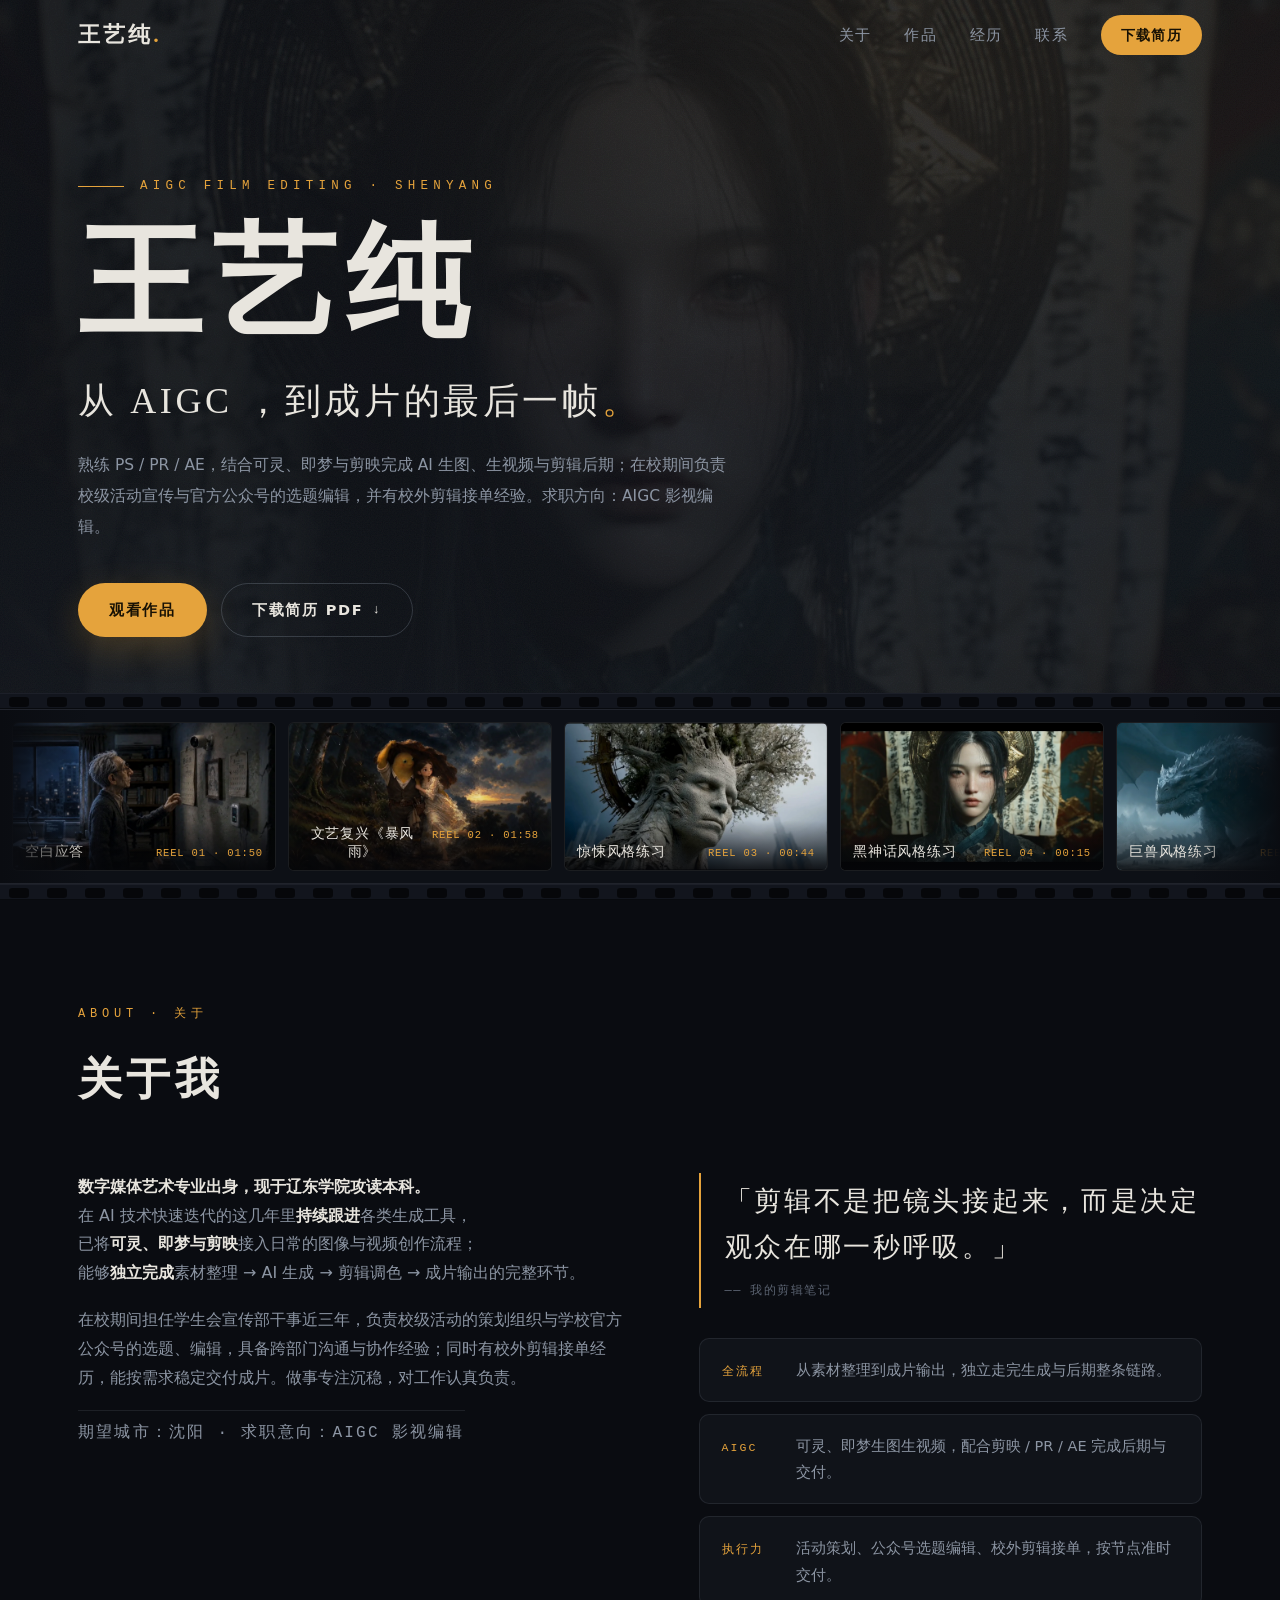
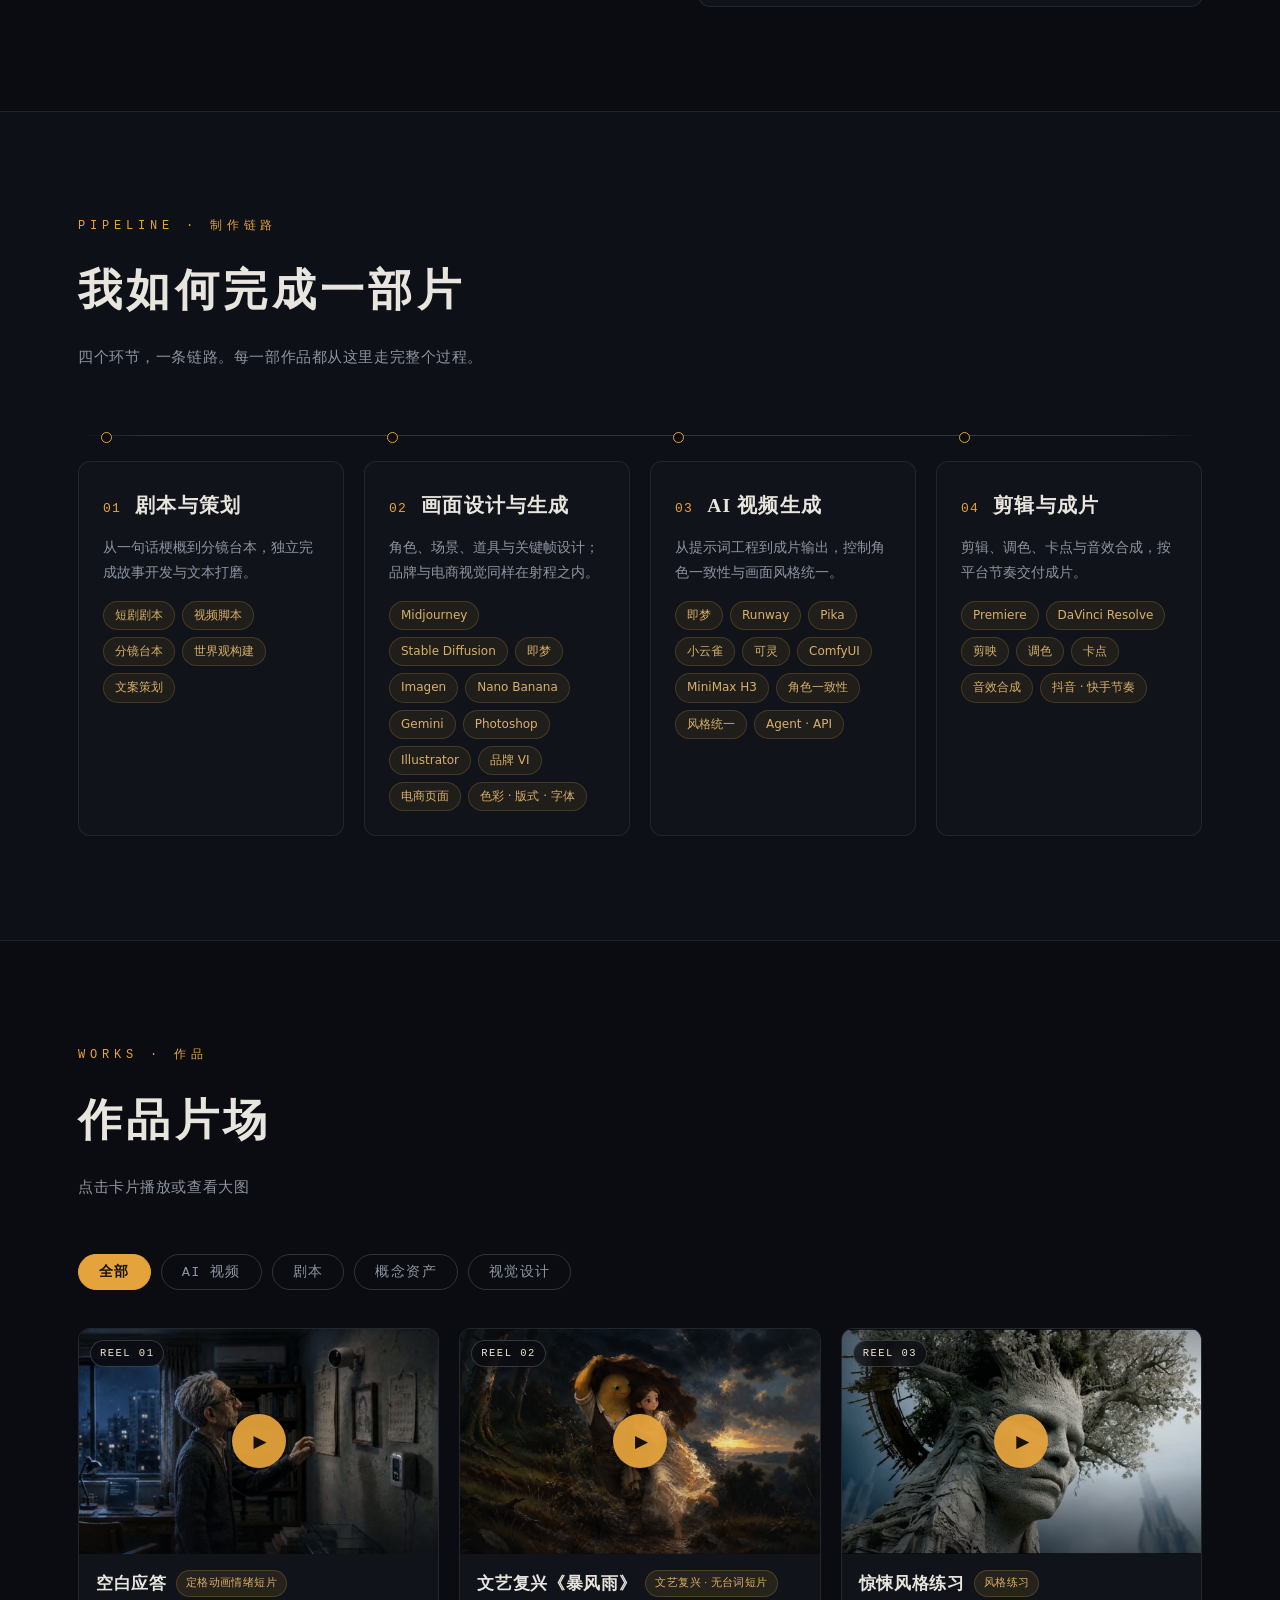
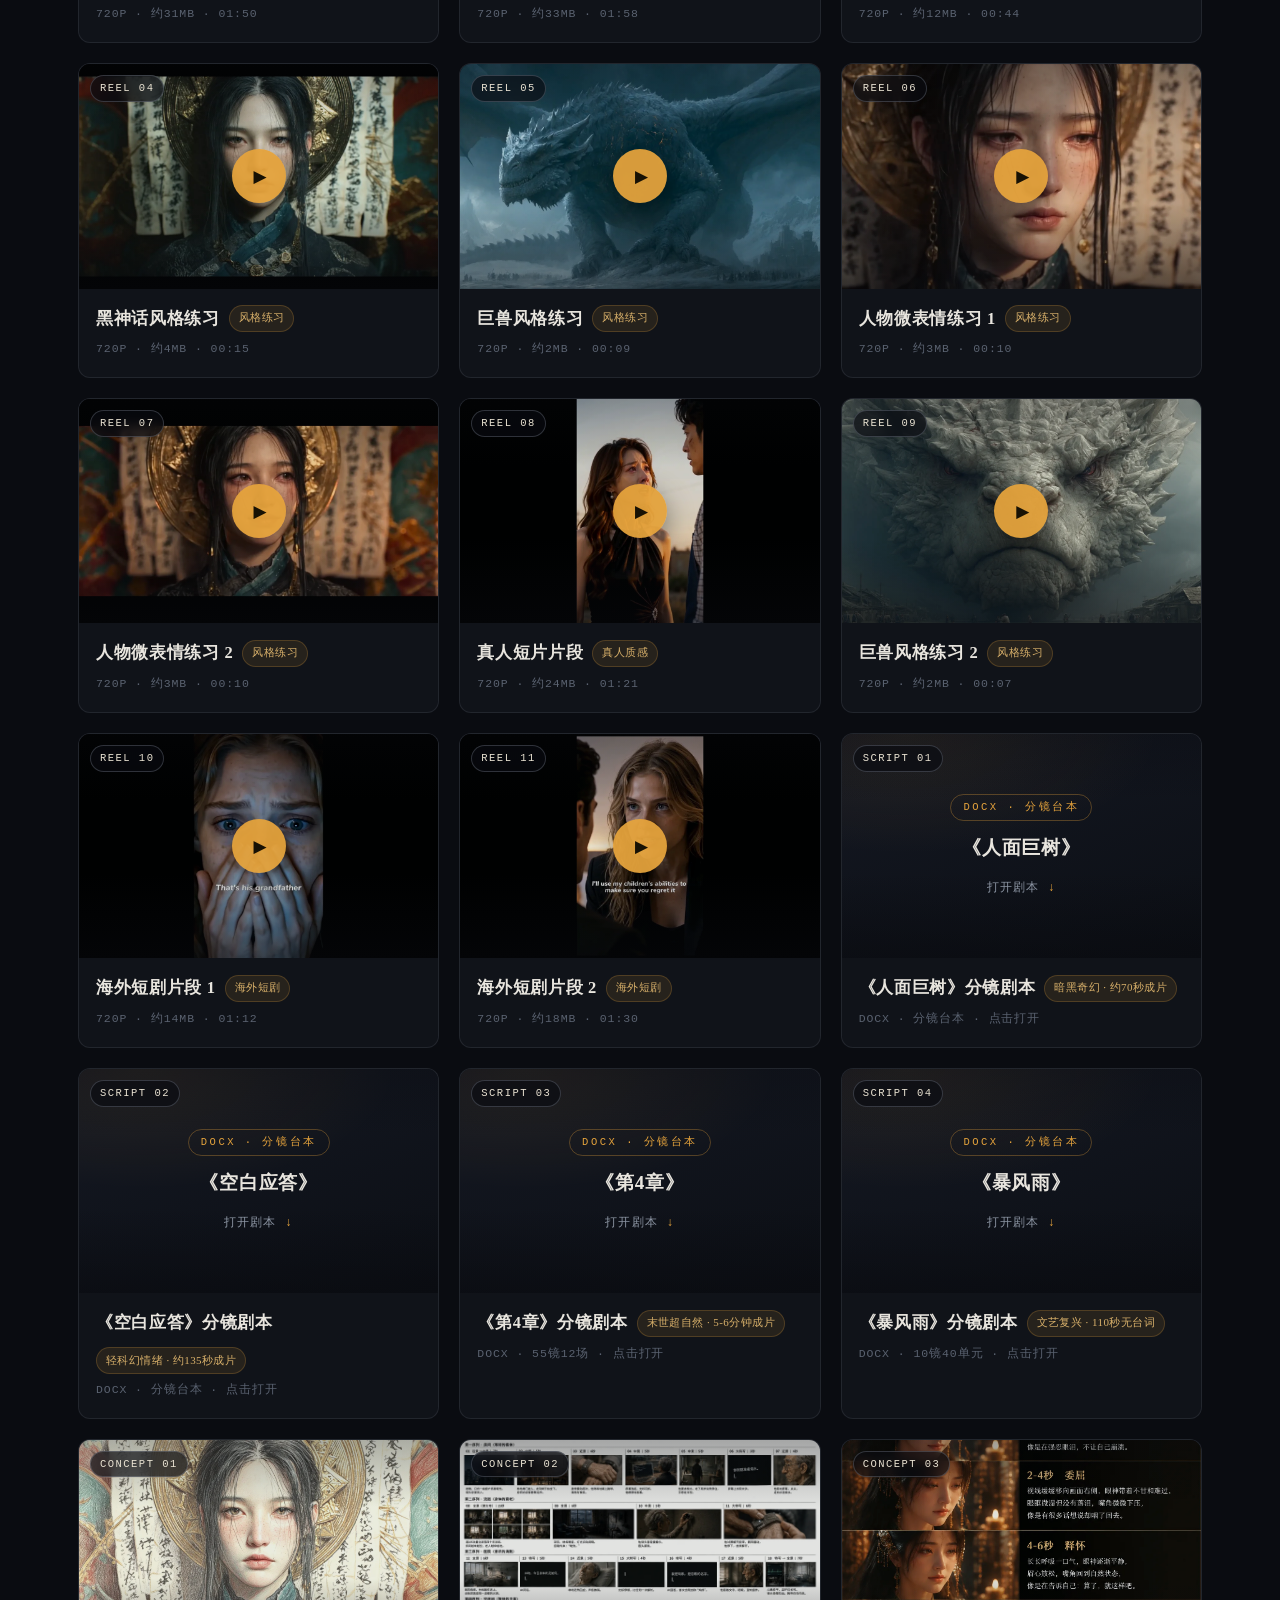
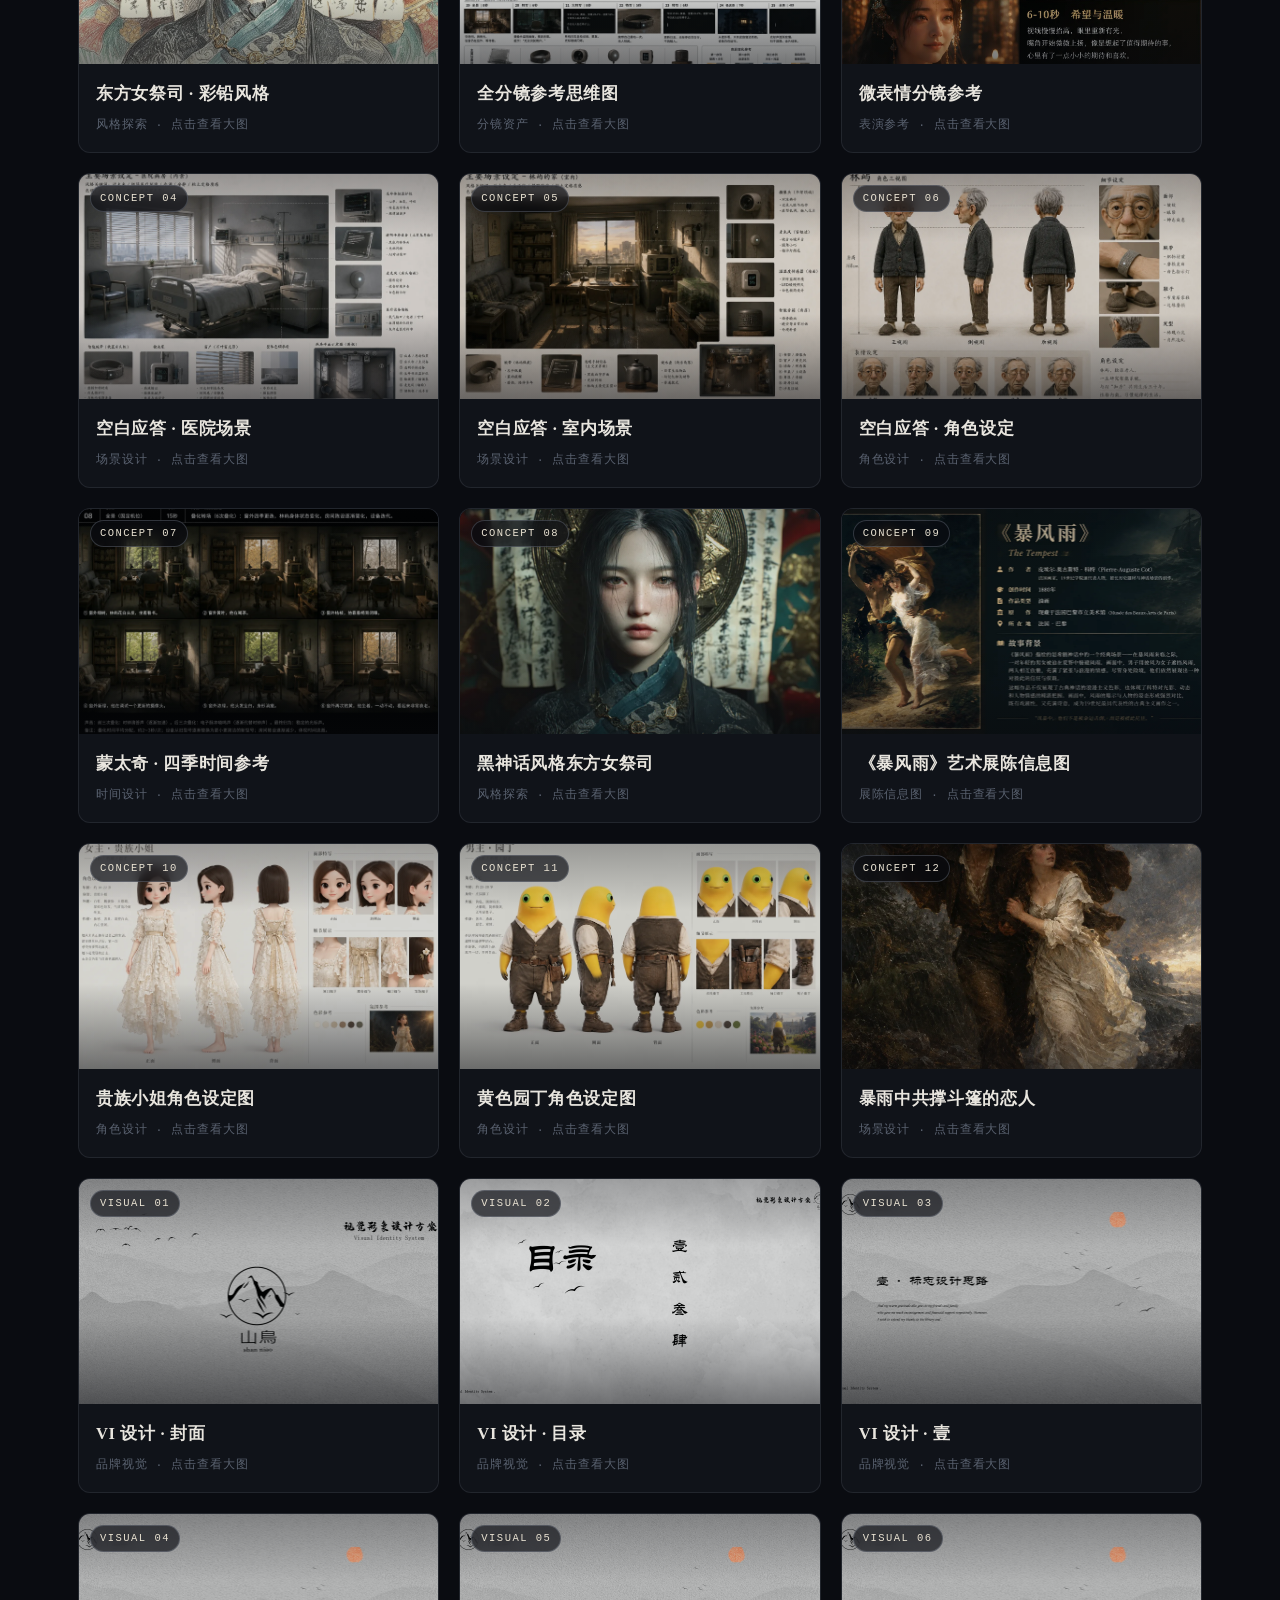
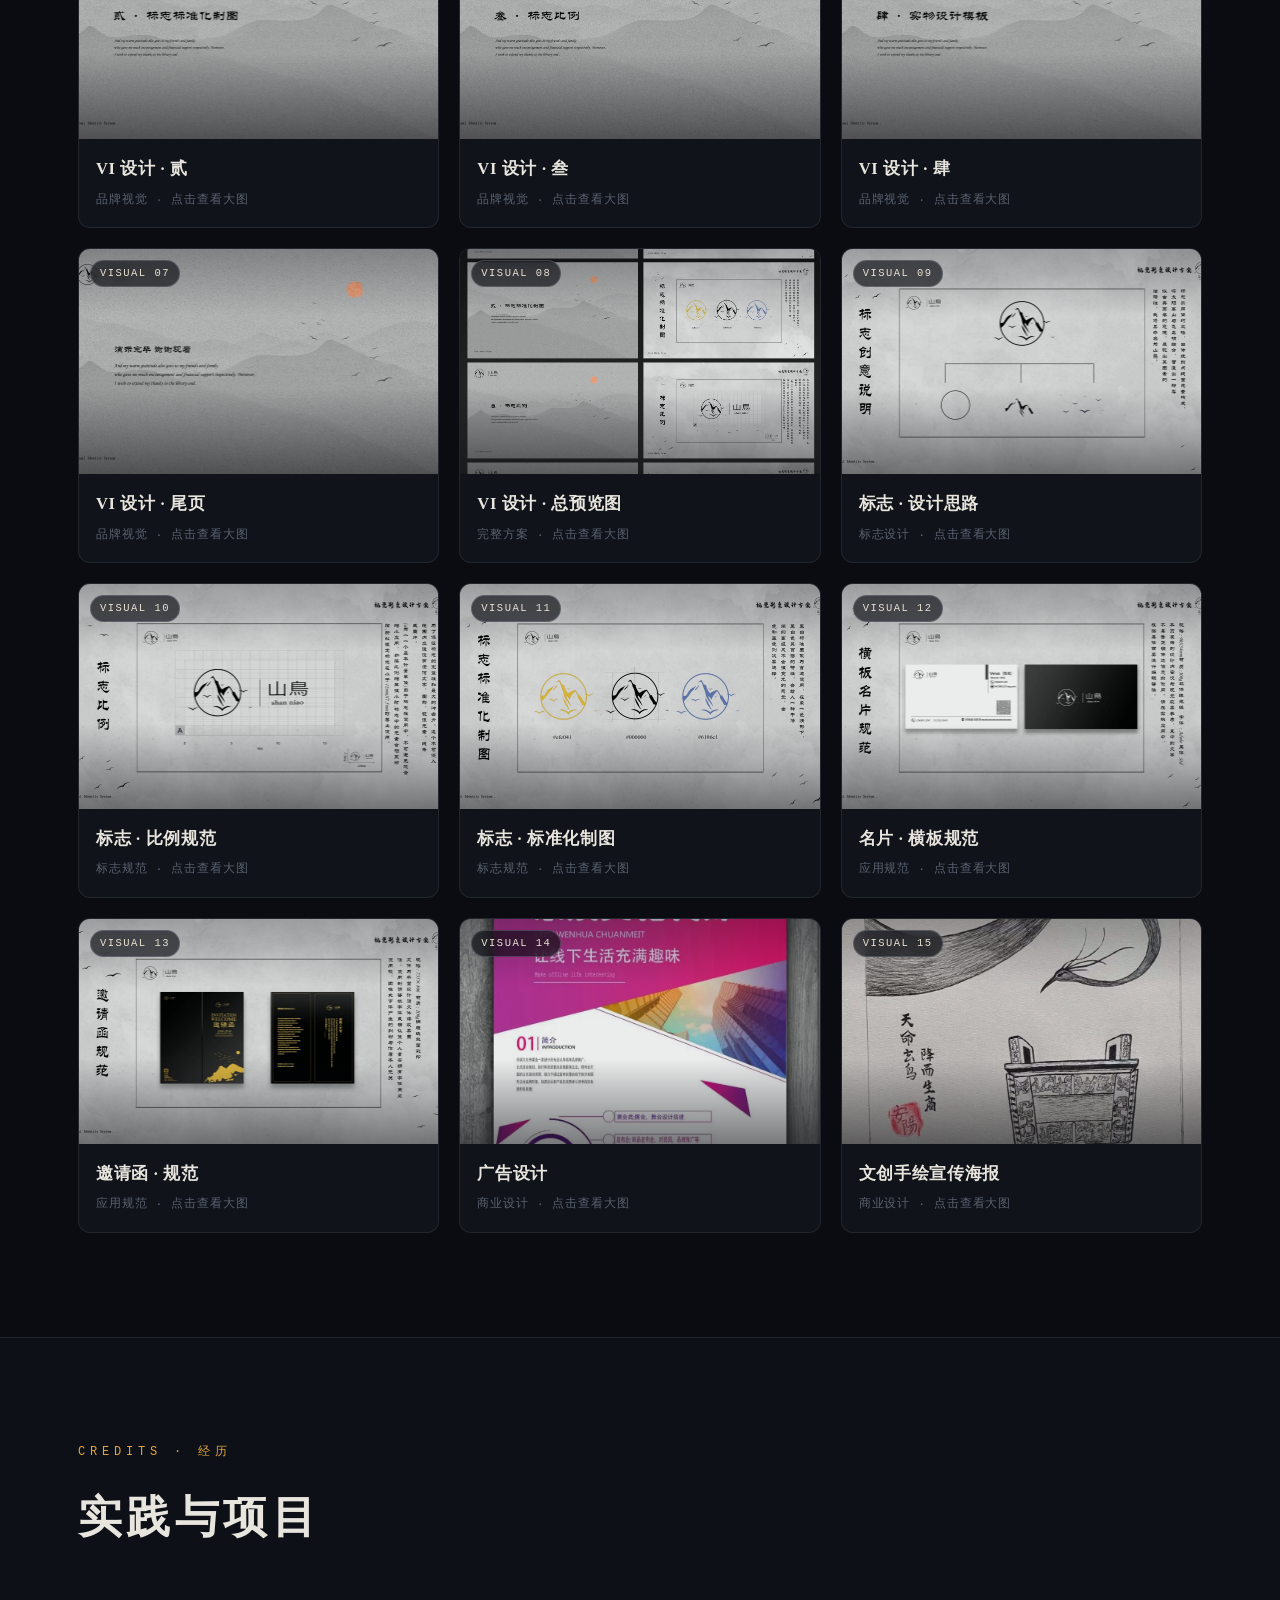
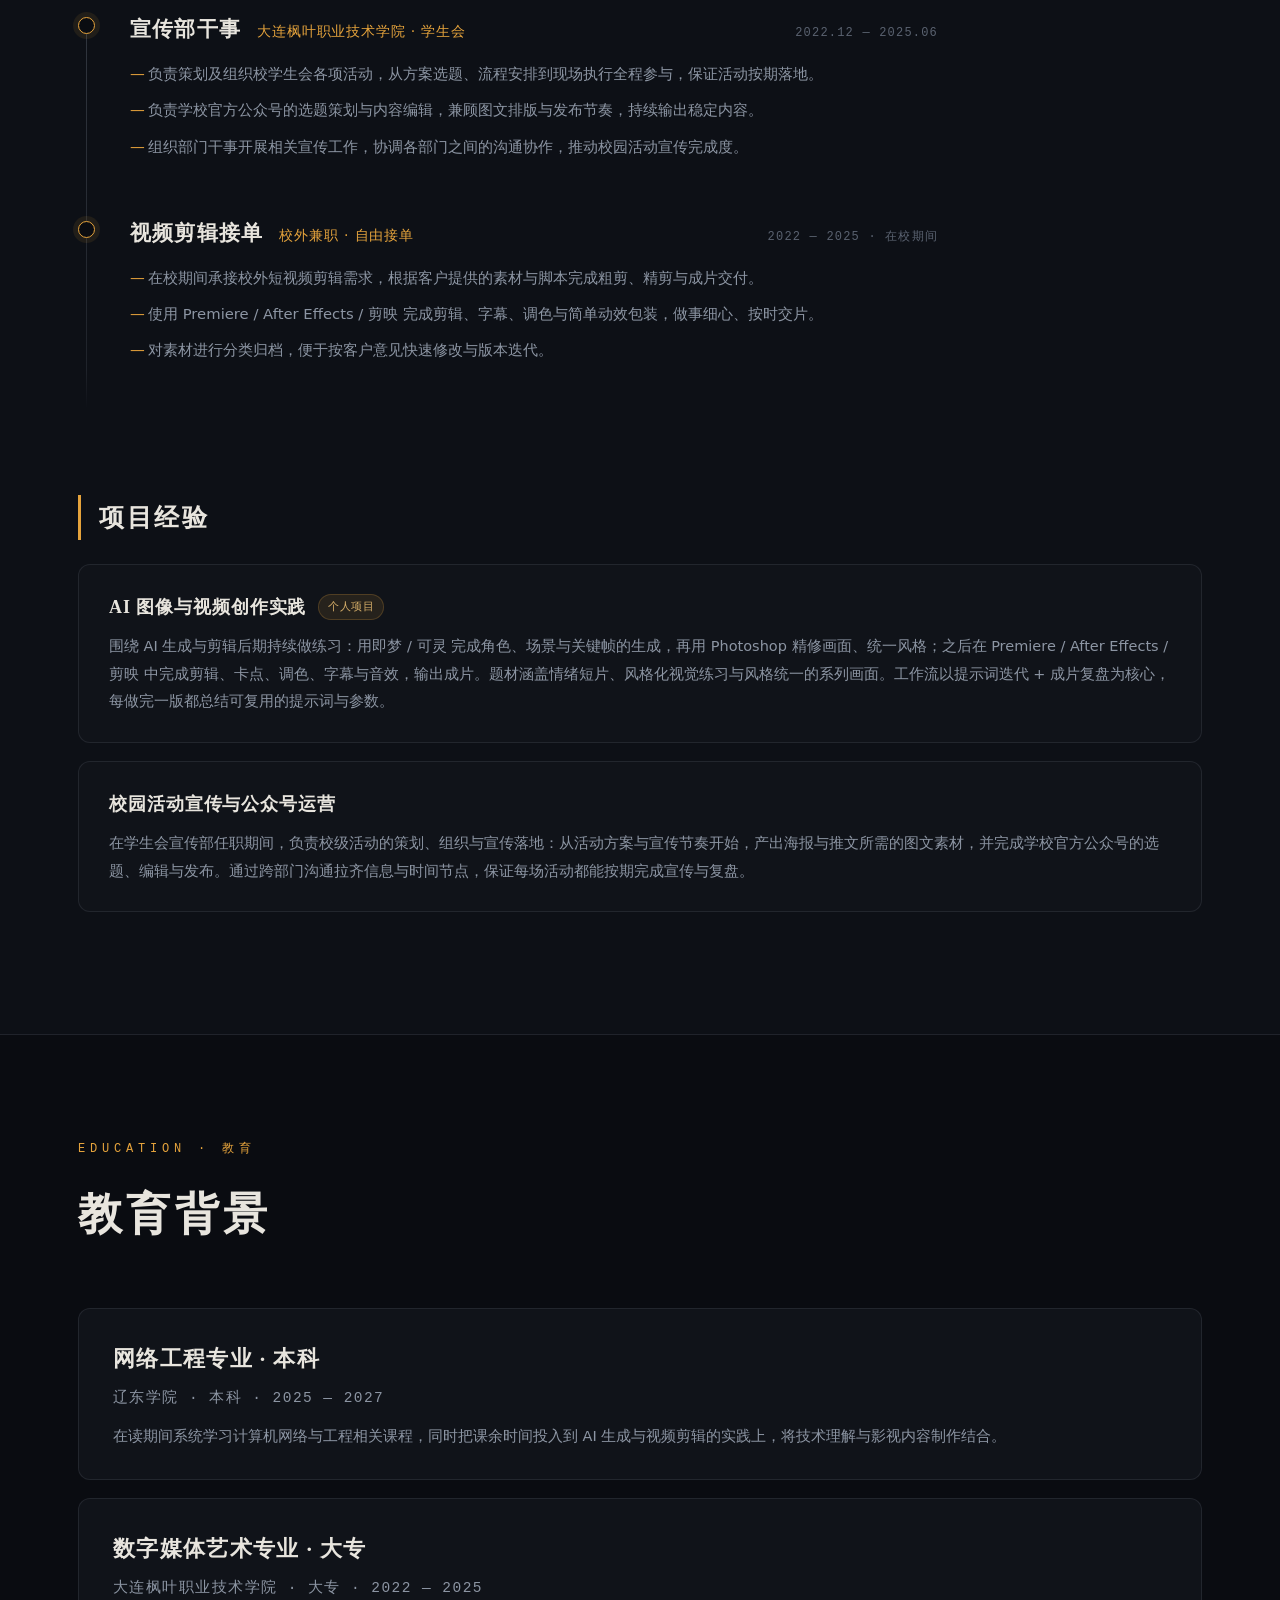
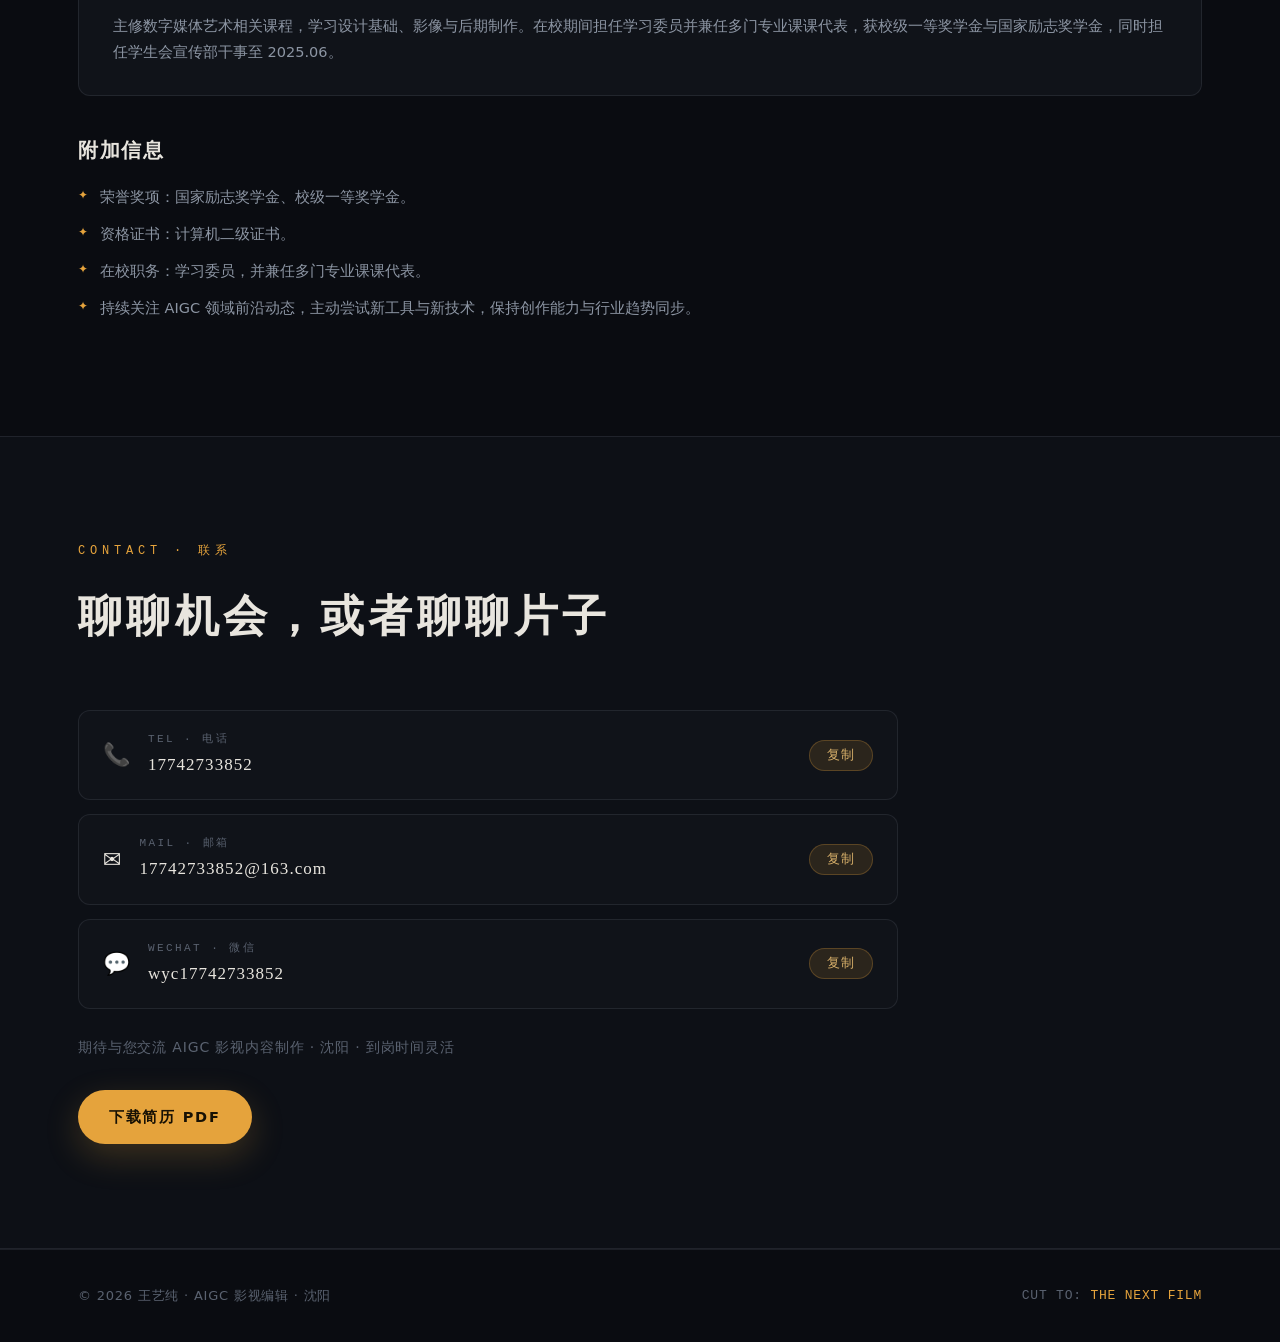
==== commit 8c494083: "🐞 fix(站点部署): 迁移线上地址与元信息至自定义根域名 - 背景：站点改绑 helix.ln.cn，旧子路径地址已失效 - 改动：   - index.html：canonical、og:url" ====
--- a/index.html
+++ b/index.html
@@ -9,12 +9,12 @@
 <title>王艺纯 · AIGC 影视编辑｜作品集</title>
 <meta name="description" content="王艺纯 —— AIGC 影视编辑方向。熟练使用 PS / PR / AE，结合可灵、即梦与剪映完成 AI 生图、生视频与剪辑后期，具备校园宣传策划与剪辑接单经验，求职城市：沈阳。">
 <meta name="theme-color" content="#0a0c11">
-<link rel="canonical" href="https://helix-byte.github.io/WYC-AIGC-Portfolio/">
+<link rel="canonical" href="https://helix.ln.cn/">
 <meta property="og:type" content="website">
 <meta property="og:title" content="王艺纯 · AIGC 影视编辑｜作品集">
 <meta property="og:description" content="从 AIGC ，到成片最后一帧。AI 生图 · 生视频 · 剪辑后期。">
-<meta property="og:url" content="https://helix-byte.github.io/WYC-AIGC-Portfolio/">
-<meta property="og:image" content="https://helix-byte.github.io/WYC-AIGC-Portfolio/assets/og-cover.png">
+<meta property="og:url" content="https://helix.ln.cn/">
+<meta property="og:image" content="https://helix.ln.cn/assets/og-cover.png">
 <meta name="twitter:card" content="summary_large_image">
 <link rel="icon" type="image/png" sizes="32x32" href="assets/favicon-32.png">
 <link rel="apple-touch-icon" href="assets/favicon-180.png">
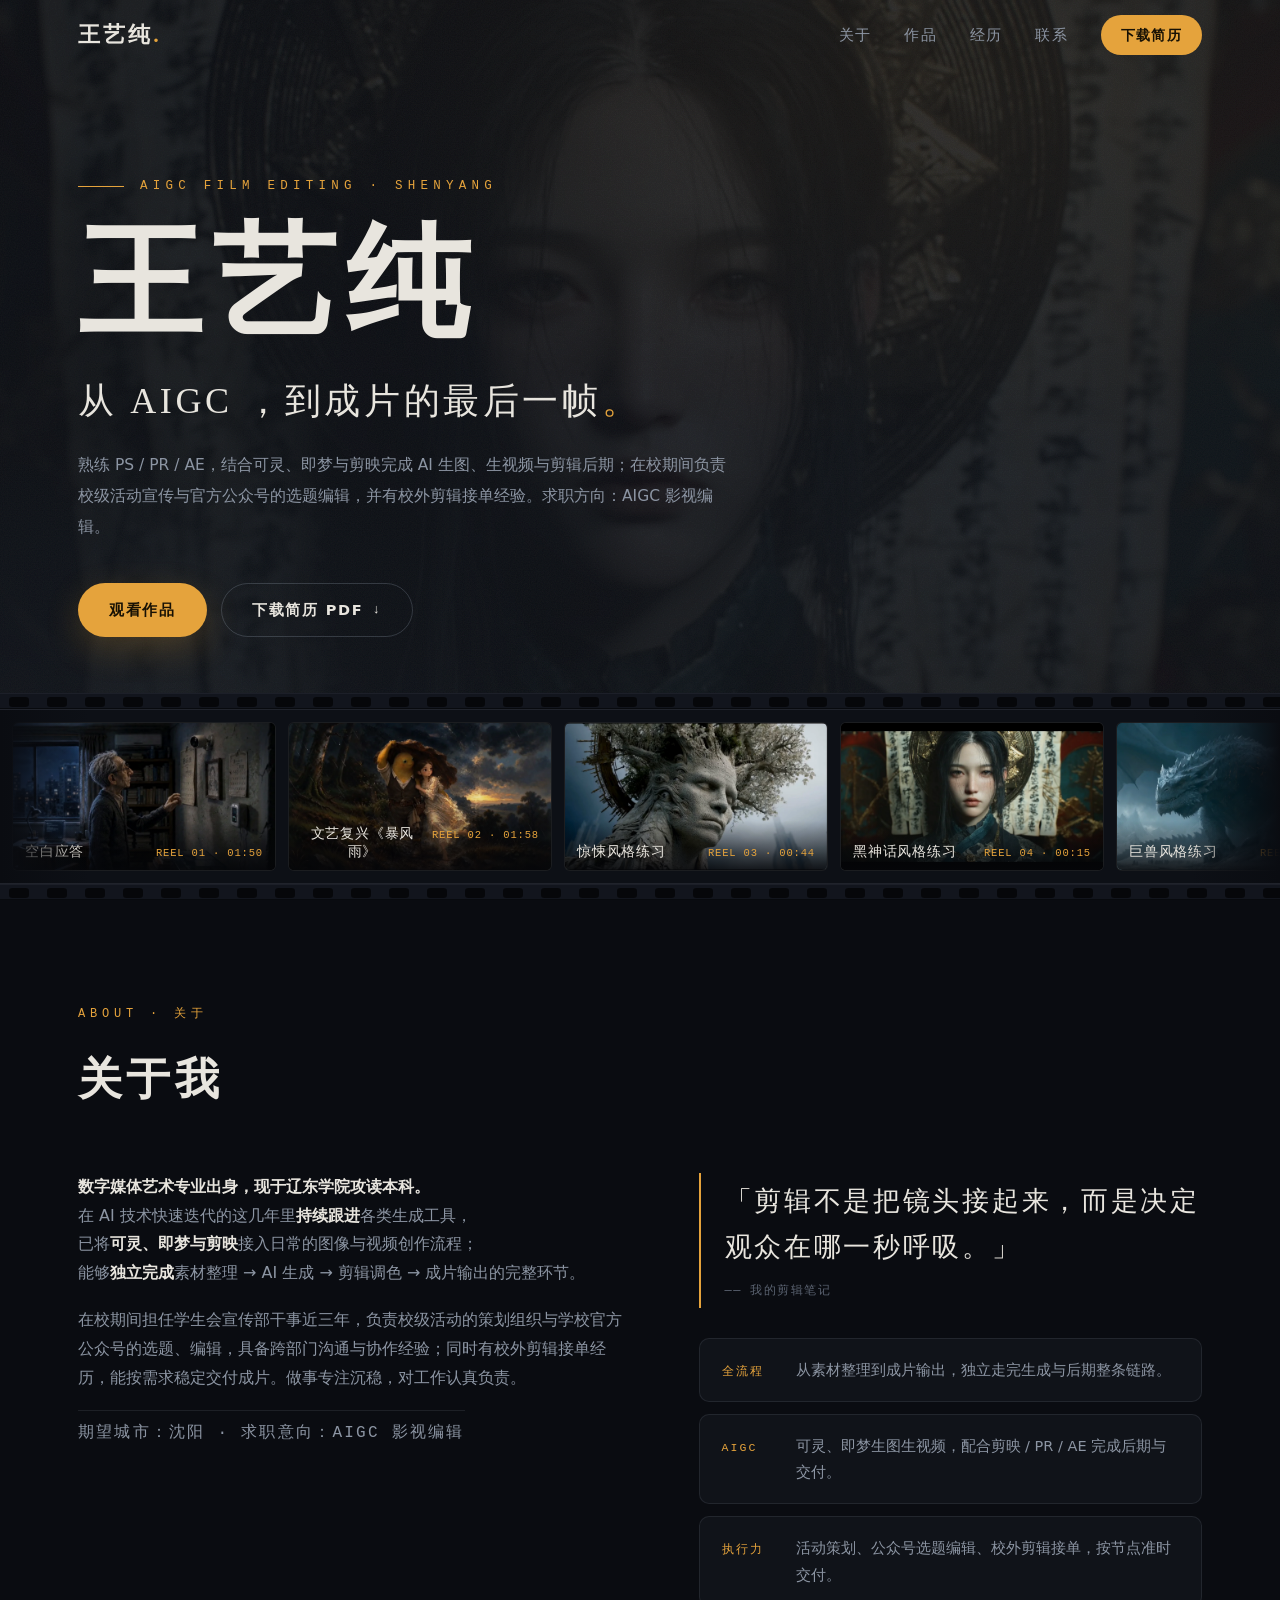
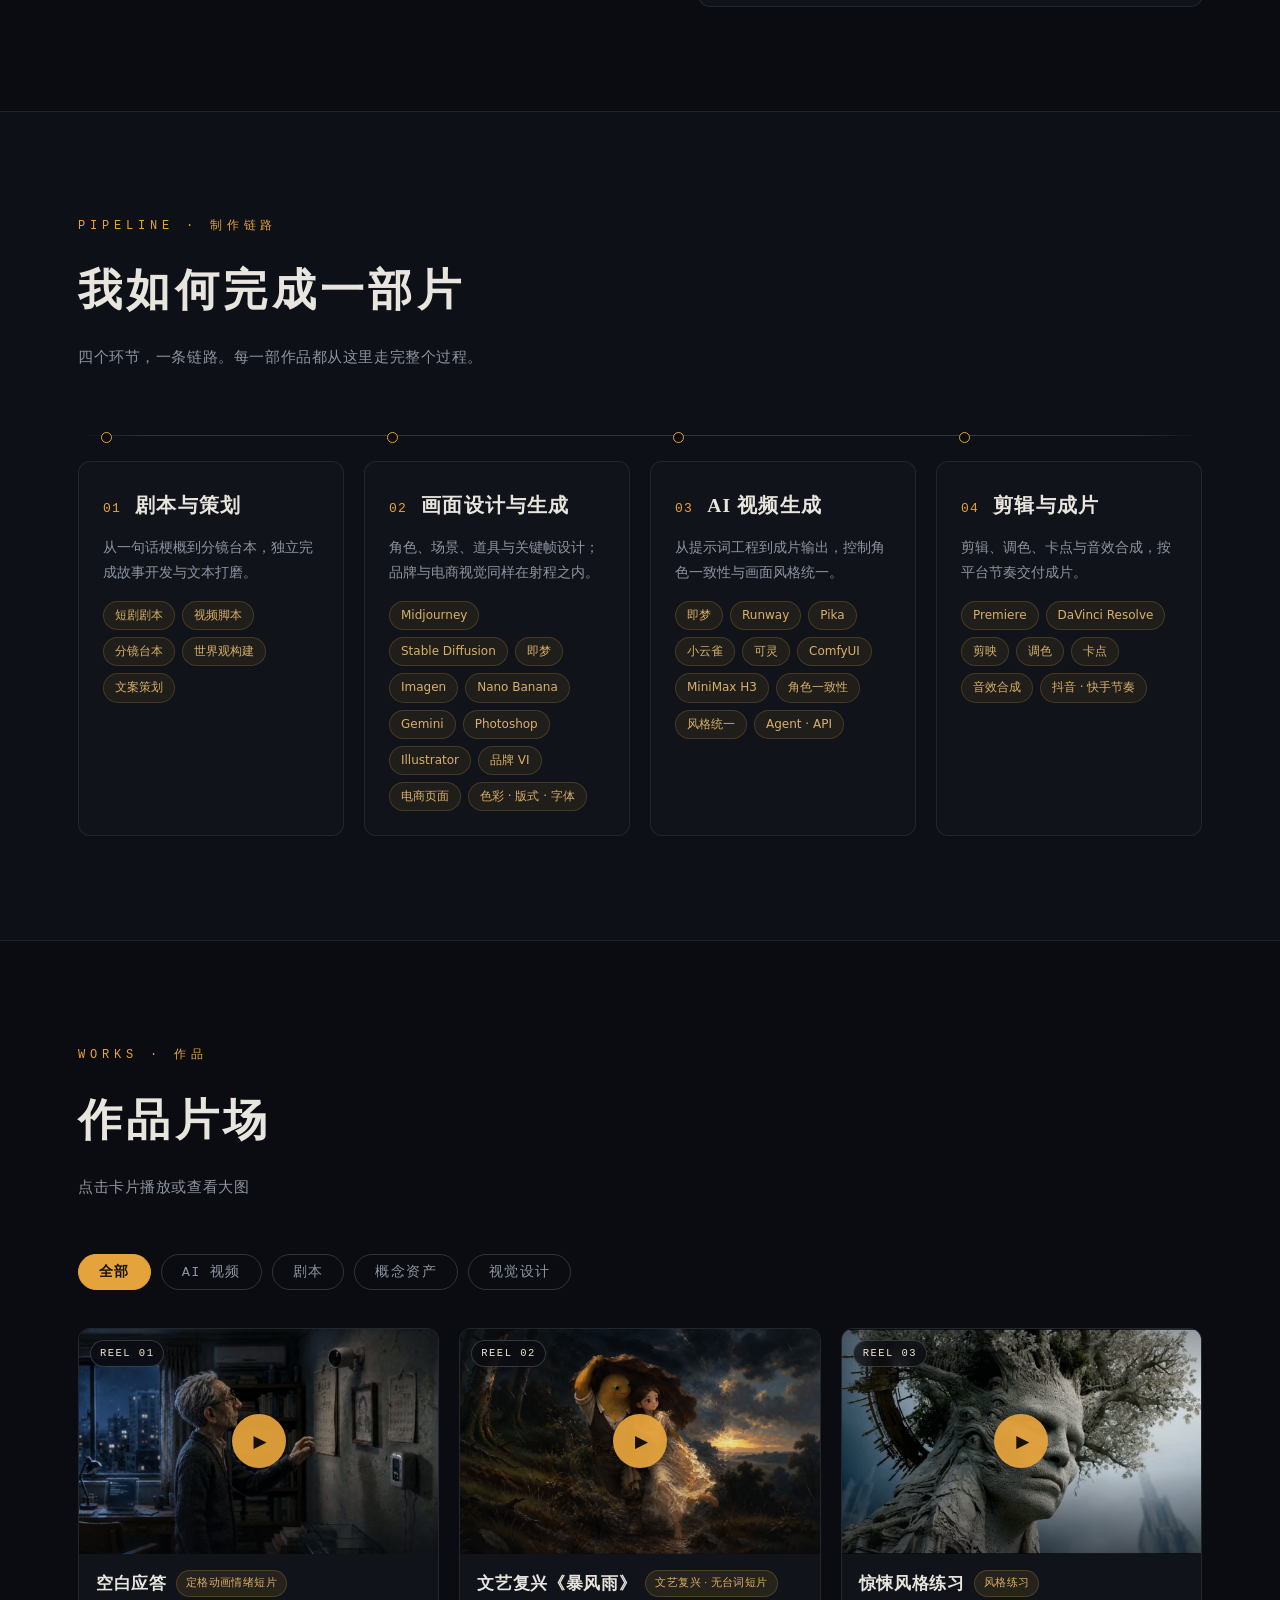
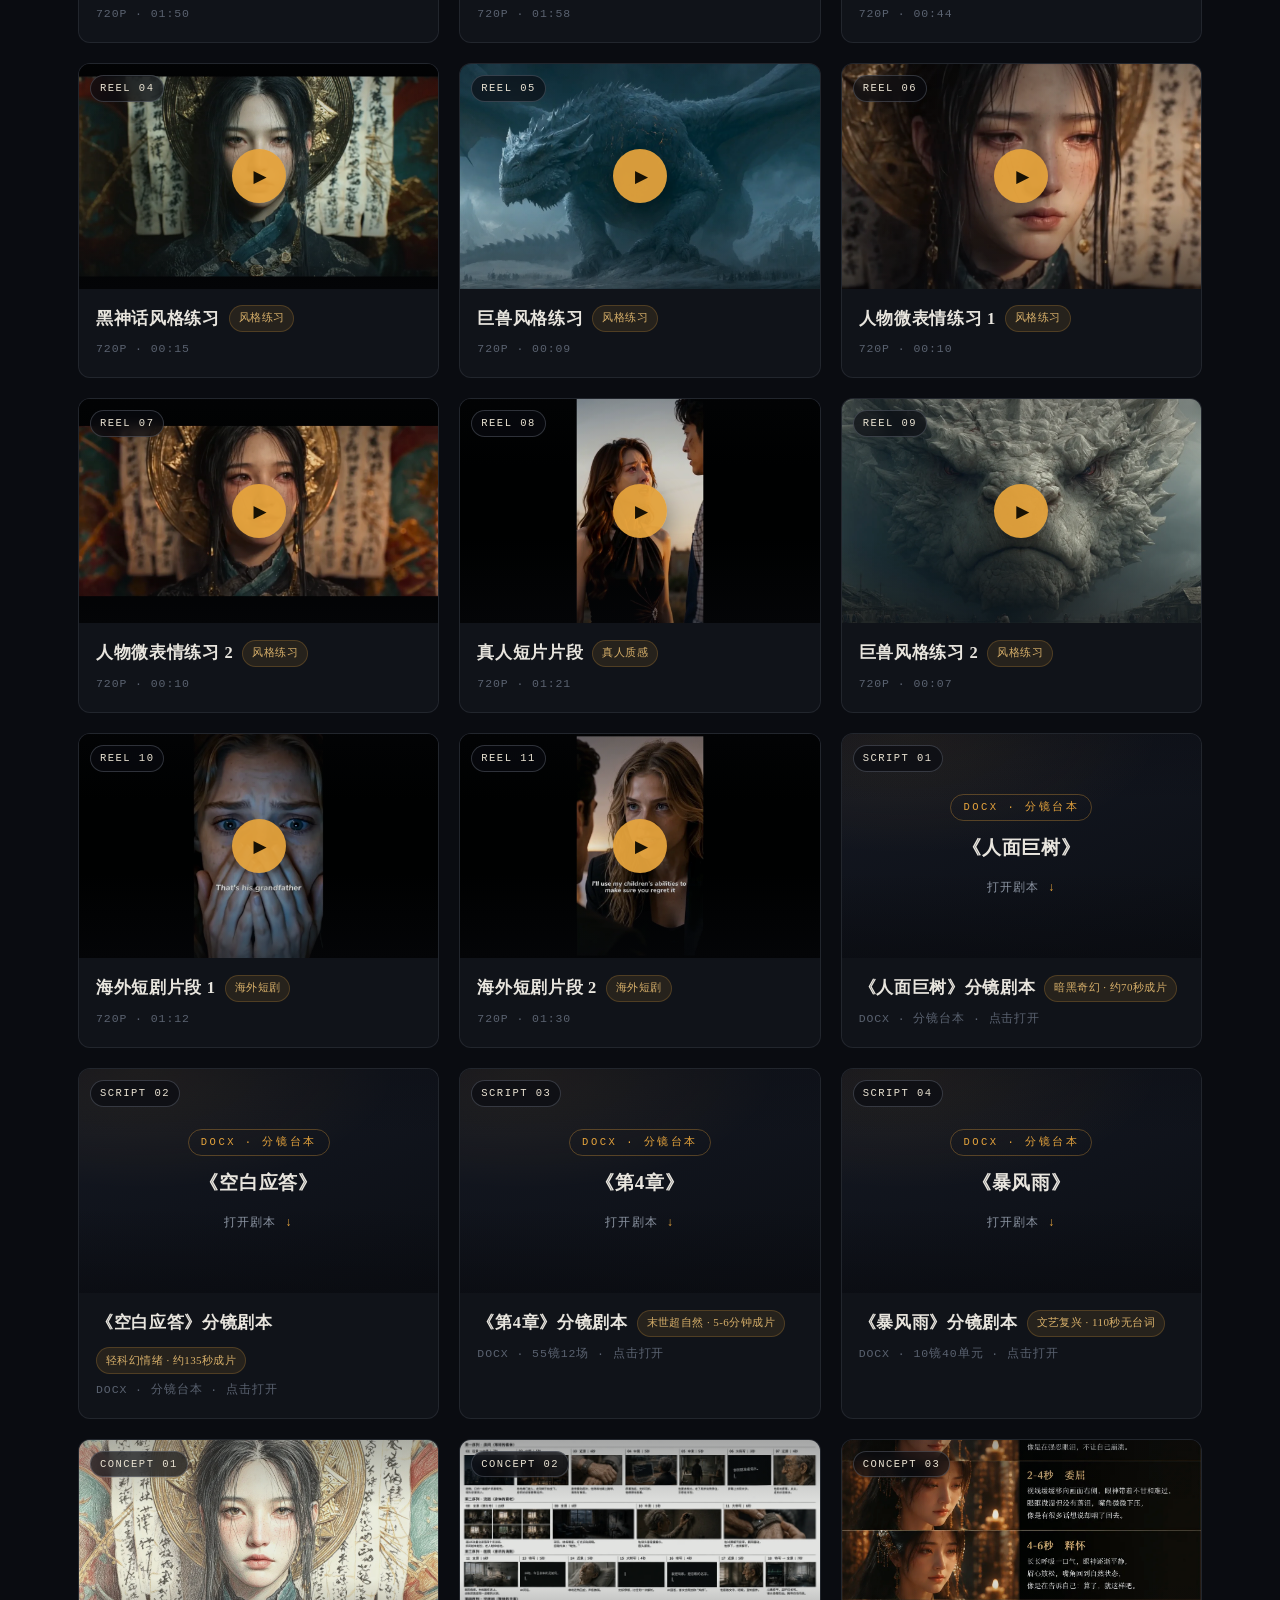
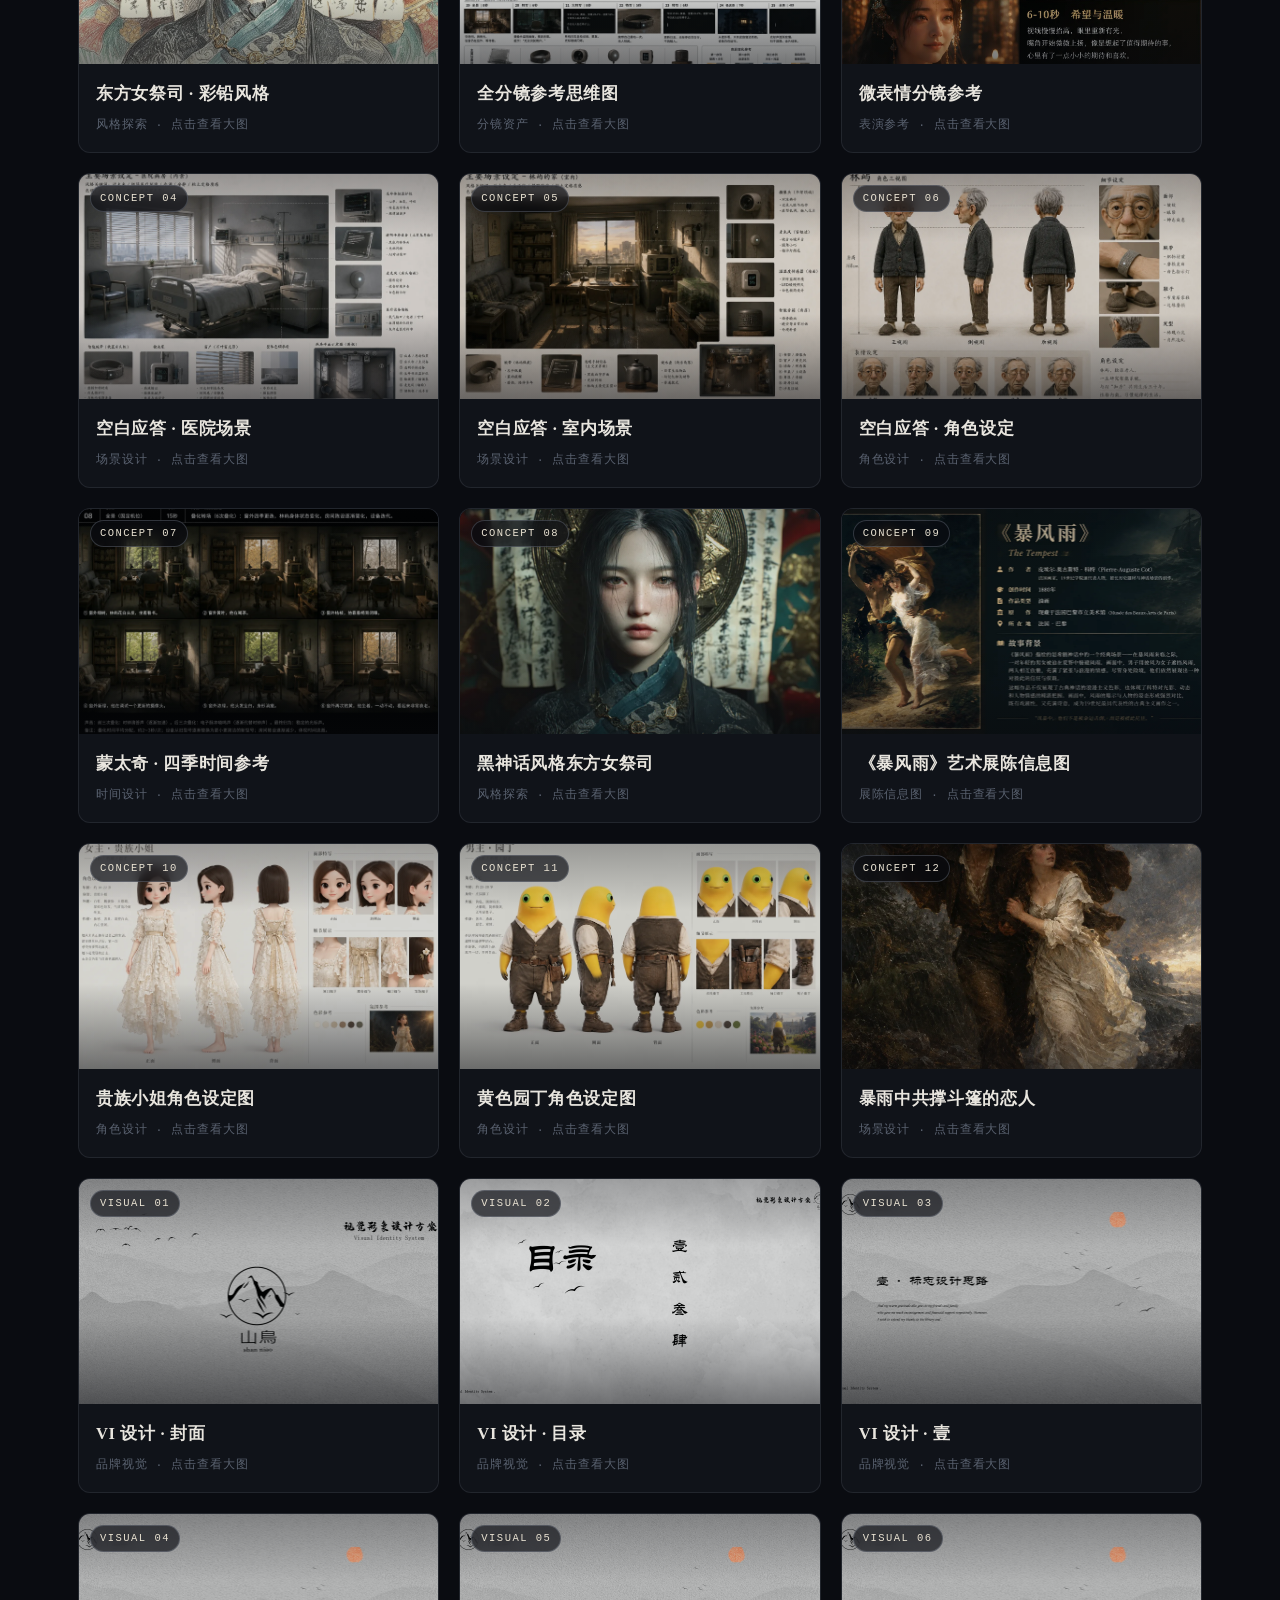
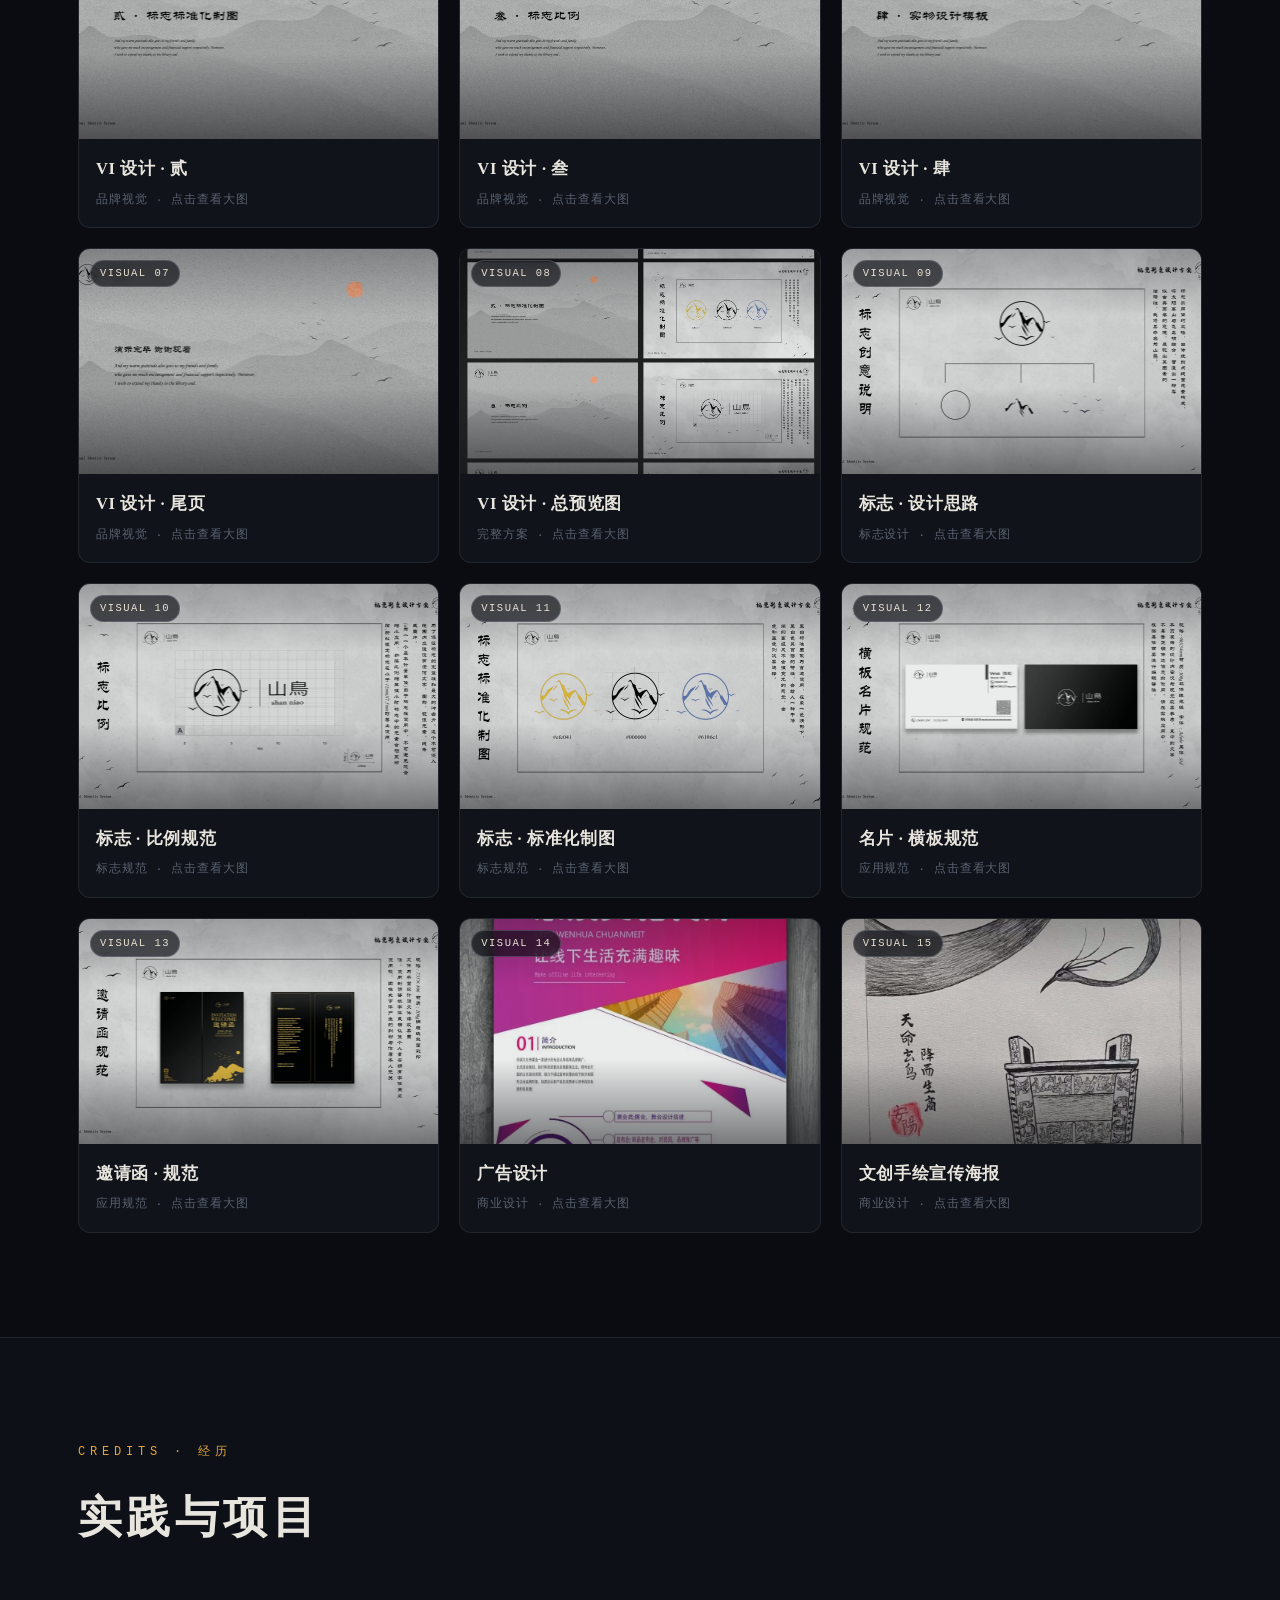
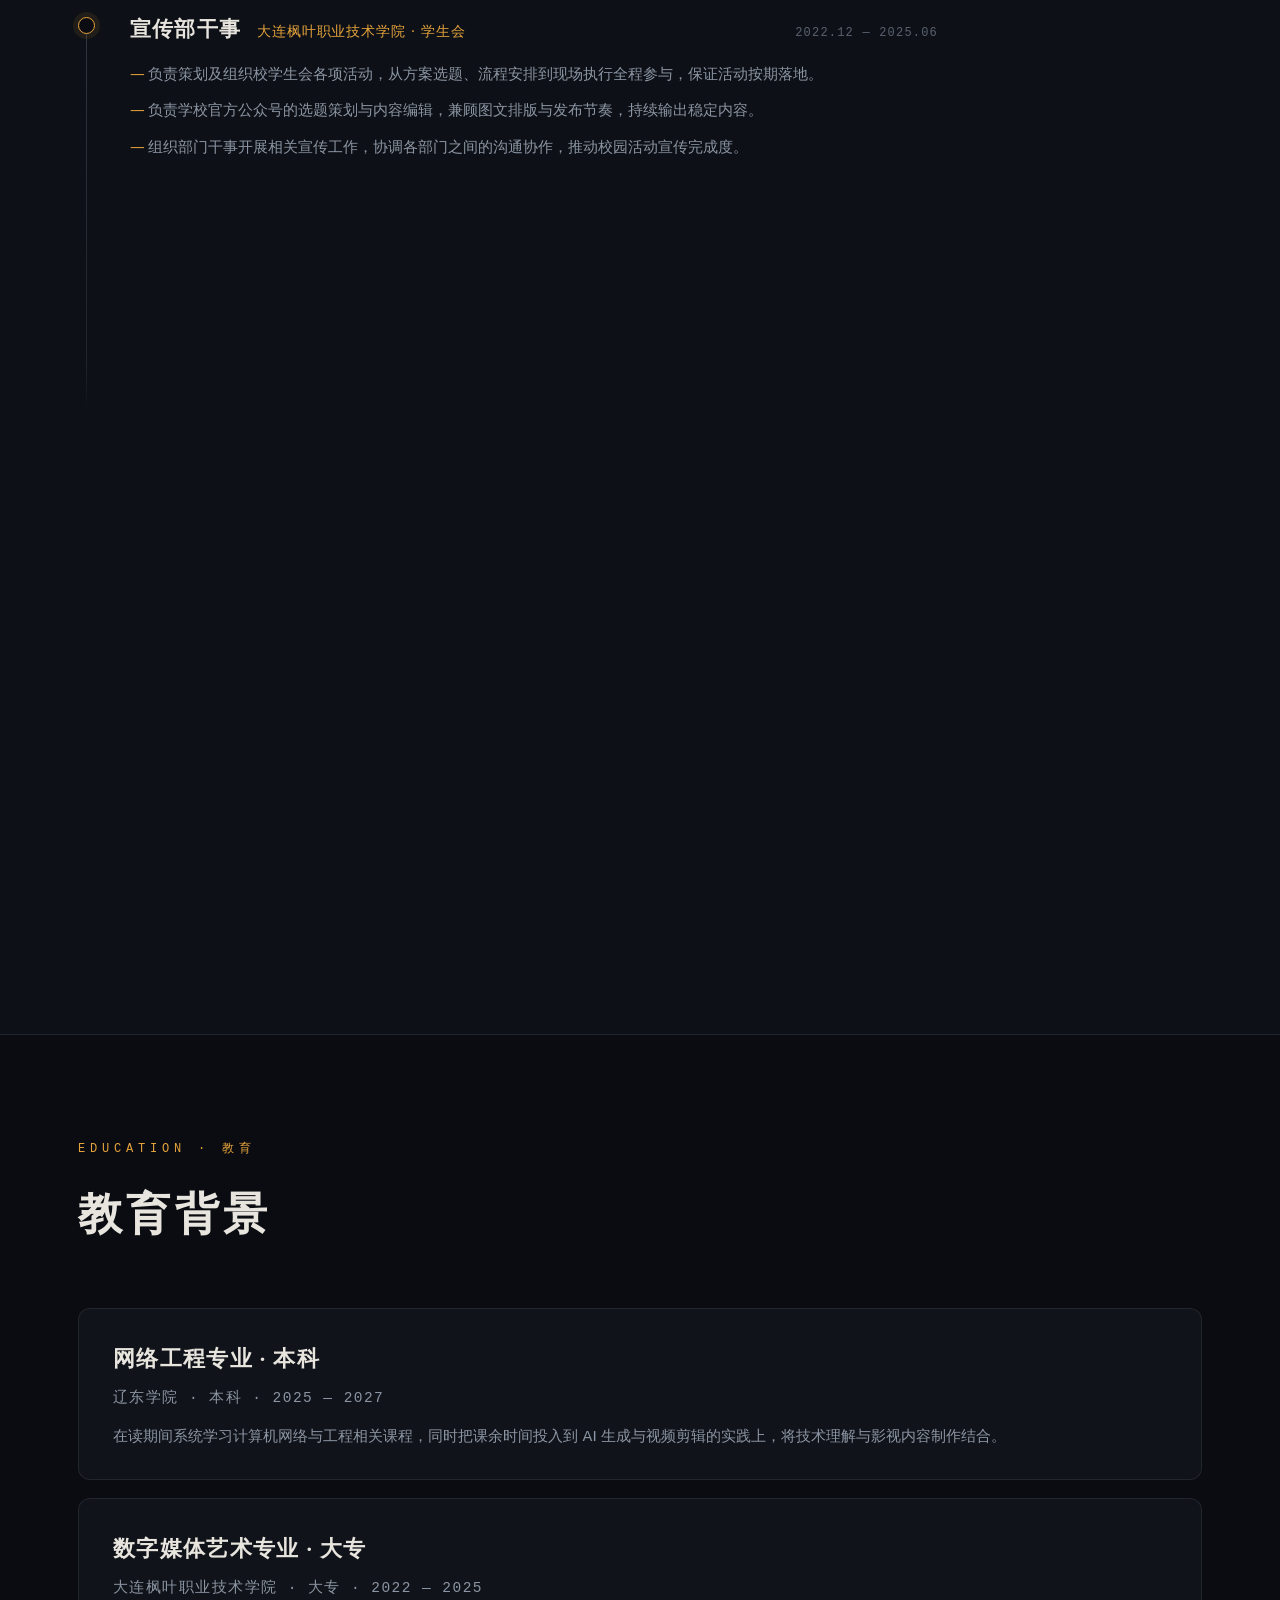
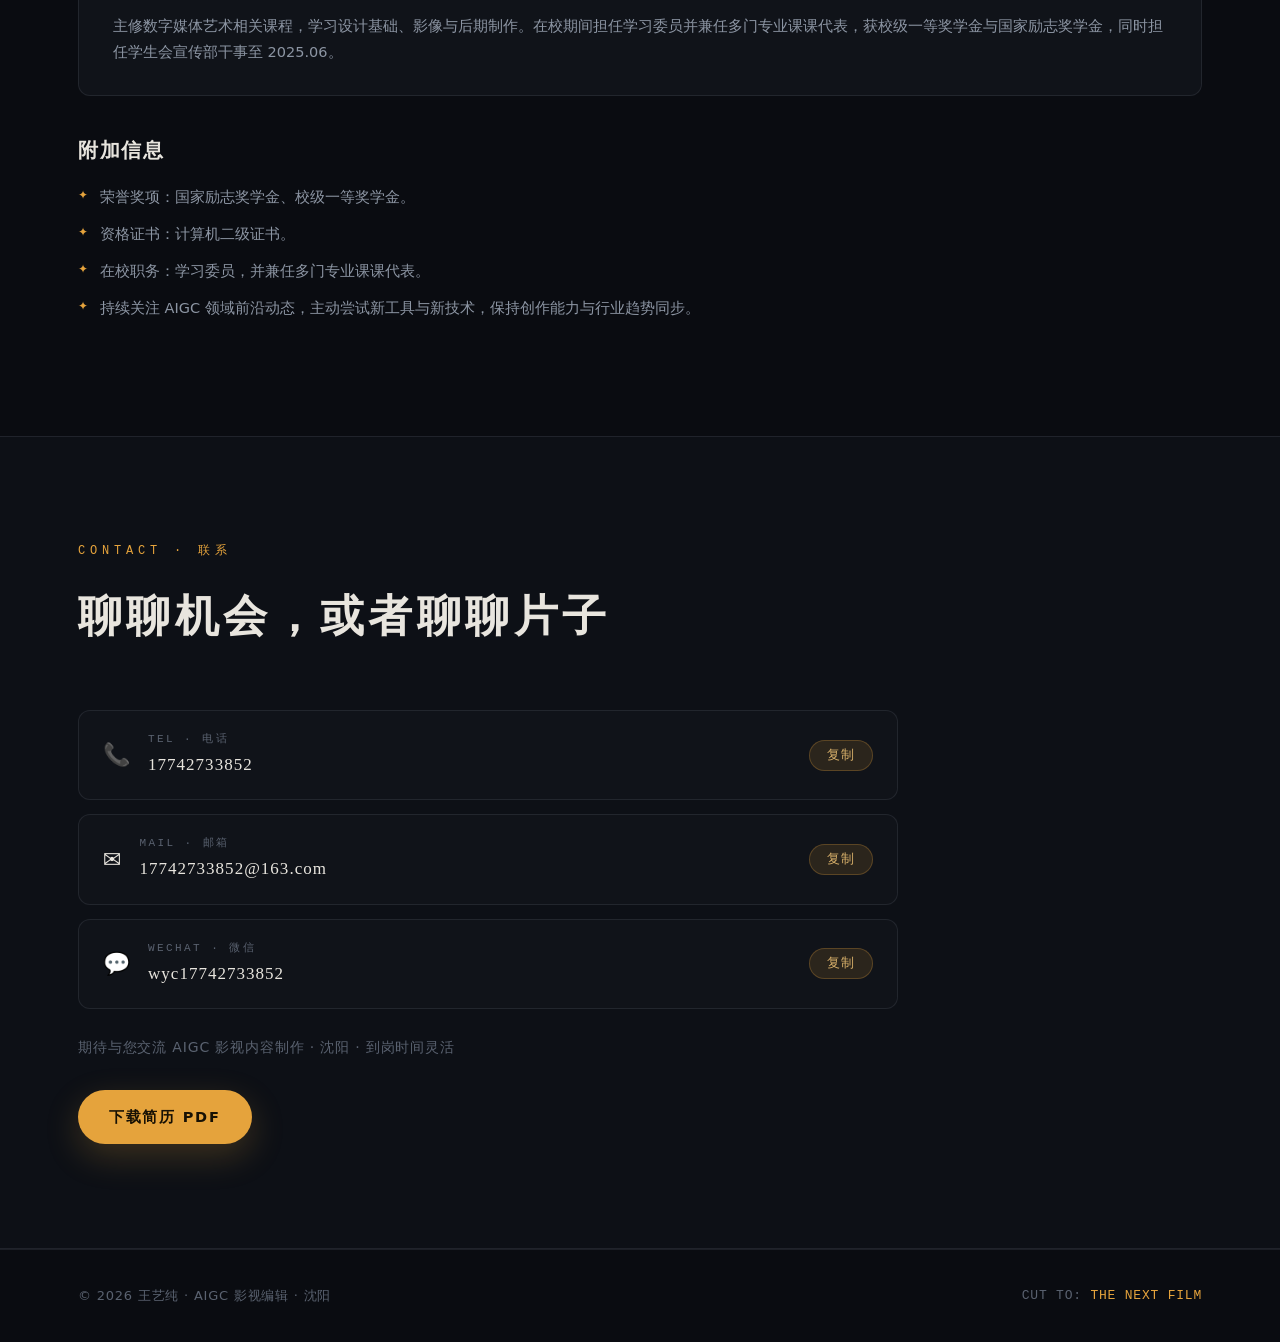
==== commit 7c60ea19: "✨ feat(视频播放): 视频源切换为多吉云永久直链并接入 HLS 流播 - 背景：本地 MP4 体积大，改用云端 HLS 流播 - 改动：   - js/main.js：11 条视频 file 换" ====
--- a/index.html
+++ b/index.html
@@ -155,7 +155,7 @@
     <div class="section-head reveal">
       <p class="kicker">WORKS · 作品</p>
       <h2 class="sec-title">作品片场</h2>
-      <!-- TODO: 作品区目前为示例数据（源自原模板），替换方案见 js/main.js 顶部 WORKS 数组 -->
+      <!-- 作品数据见 js/main.js 顶部 WORKS 数组；视频为多吉云永久直链（HLS 流） -->
       <p class="sec-sub">点击卡片播放或查看大图</p>
     </div>
     <div class="filters reveal" id="filters">
@@ -322,6 +322,8 @@
   </div>
 </div>
 
-<script src="js/main.js?v=20261028"></script>
+<!-- HLS.js：非 Safari 浏览器播放 M3U8 流（Safari/iOS 走原生 HLS） -->
+<script src="https://cdn.jsdelivr.net/npm/hls.js@latest"></script>
+<script src="js/main.js?v=20261117"></script>
 </body>
 </html>
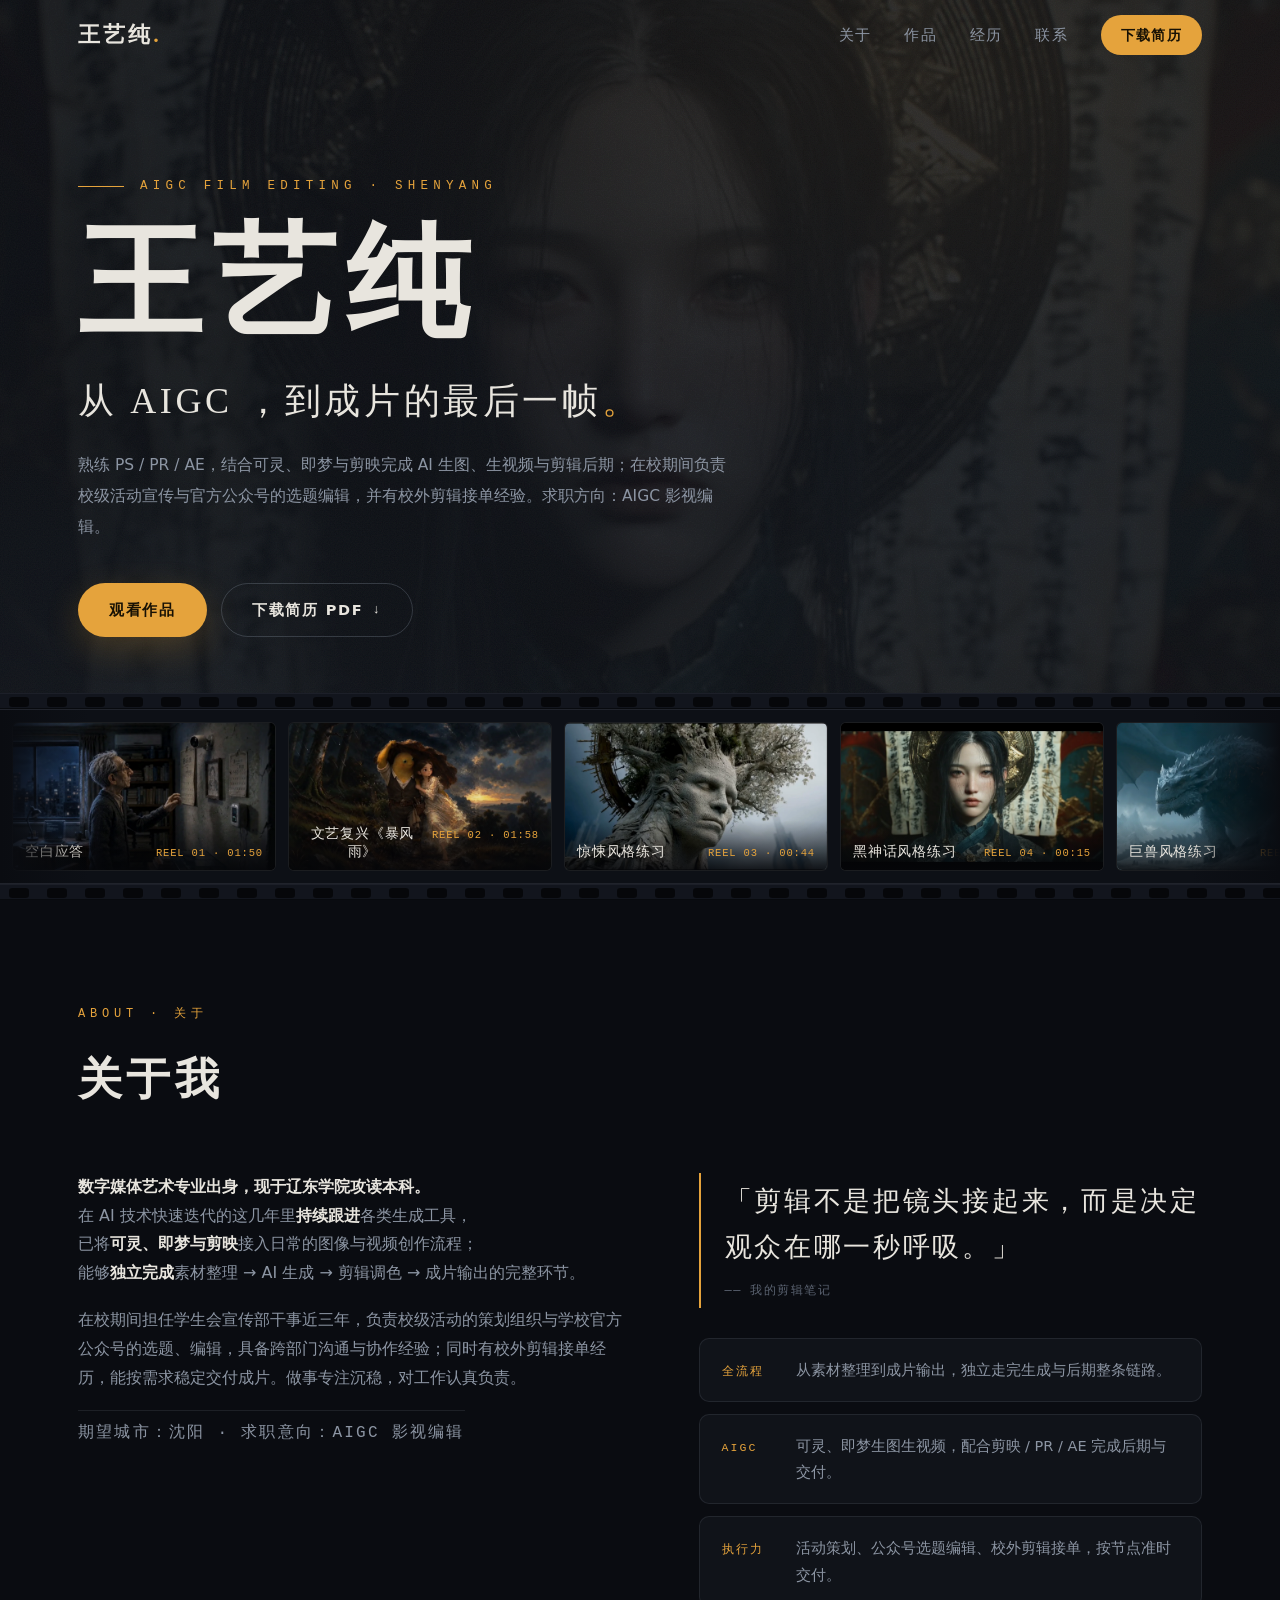
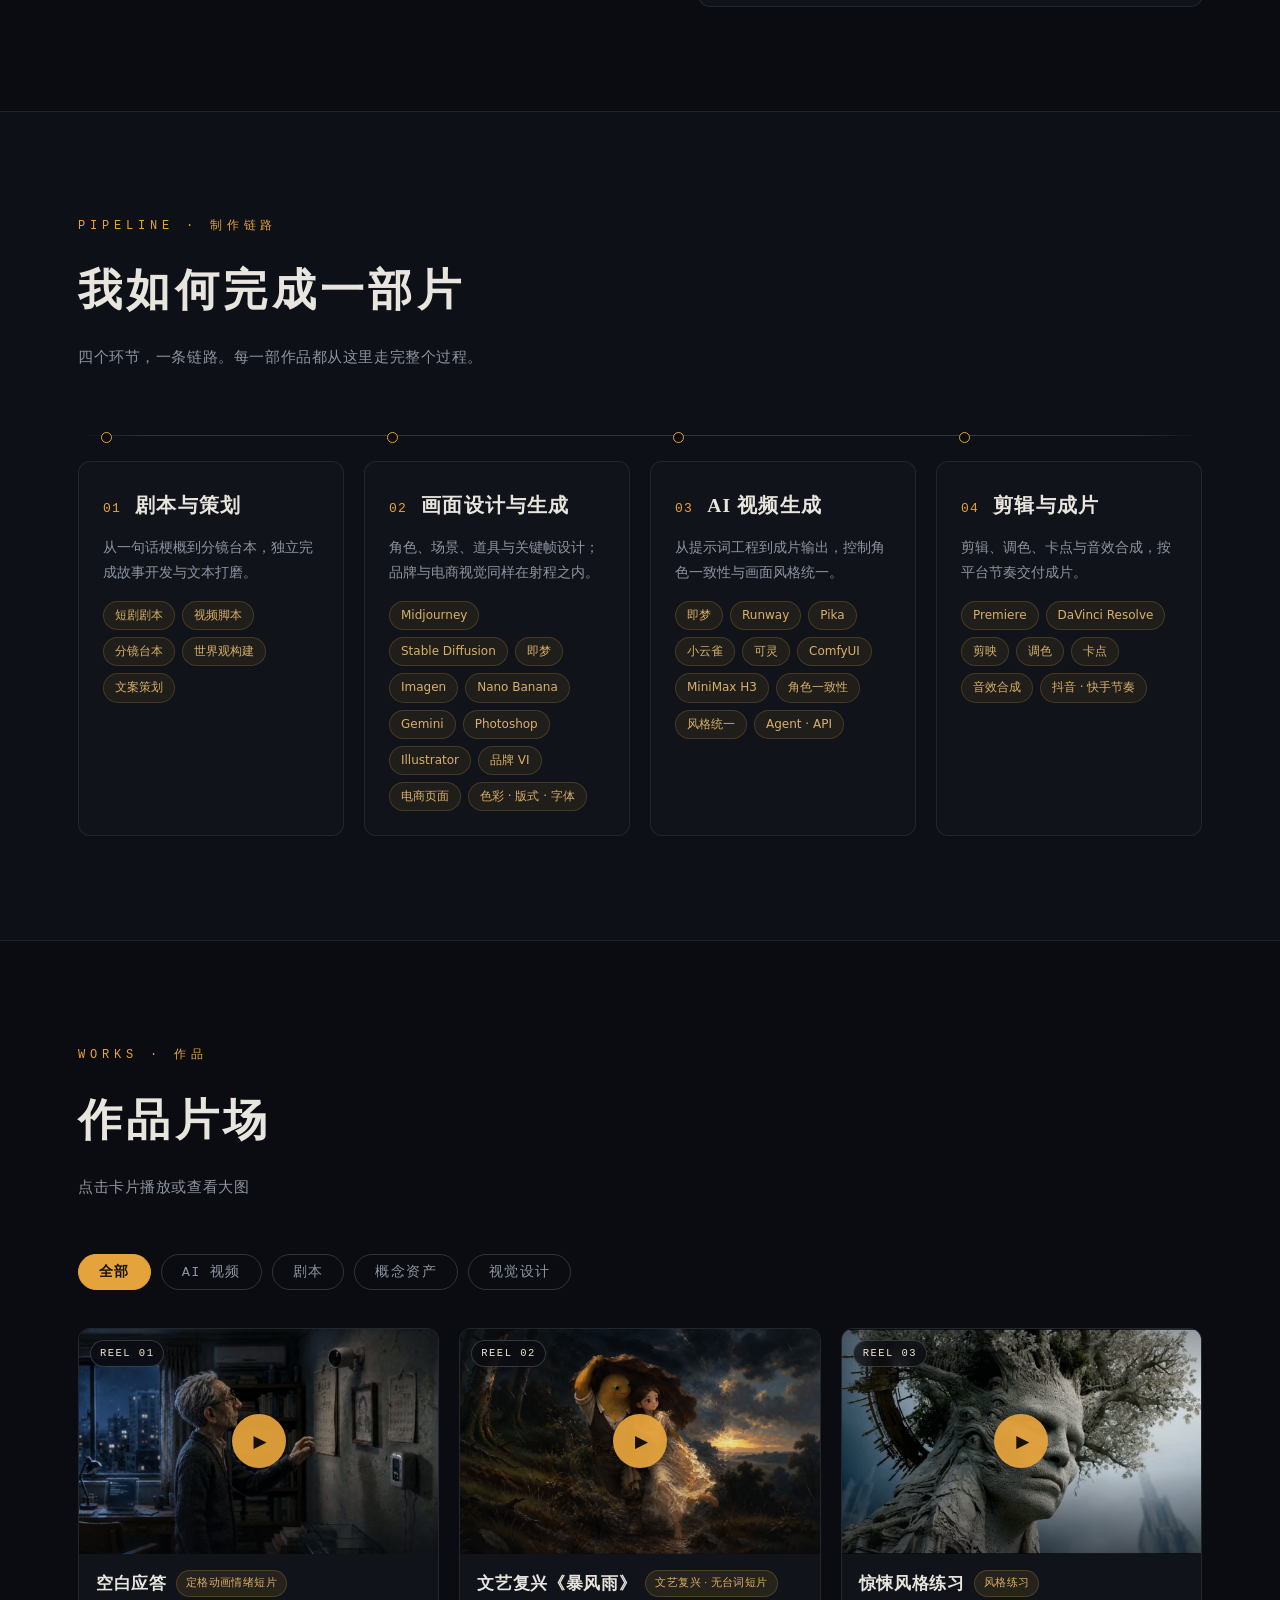
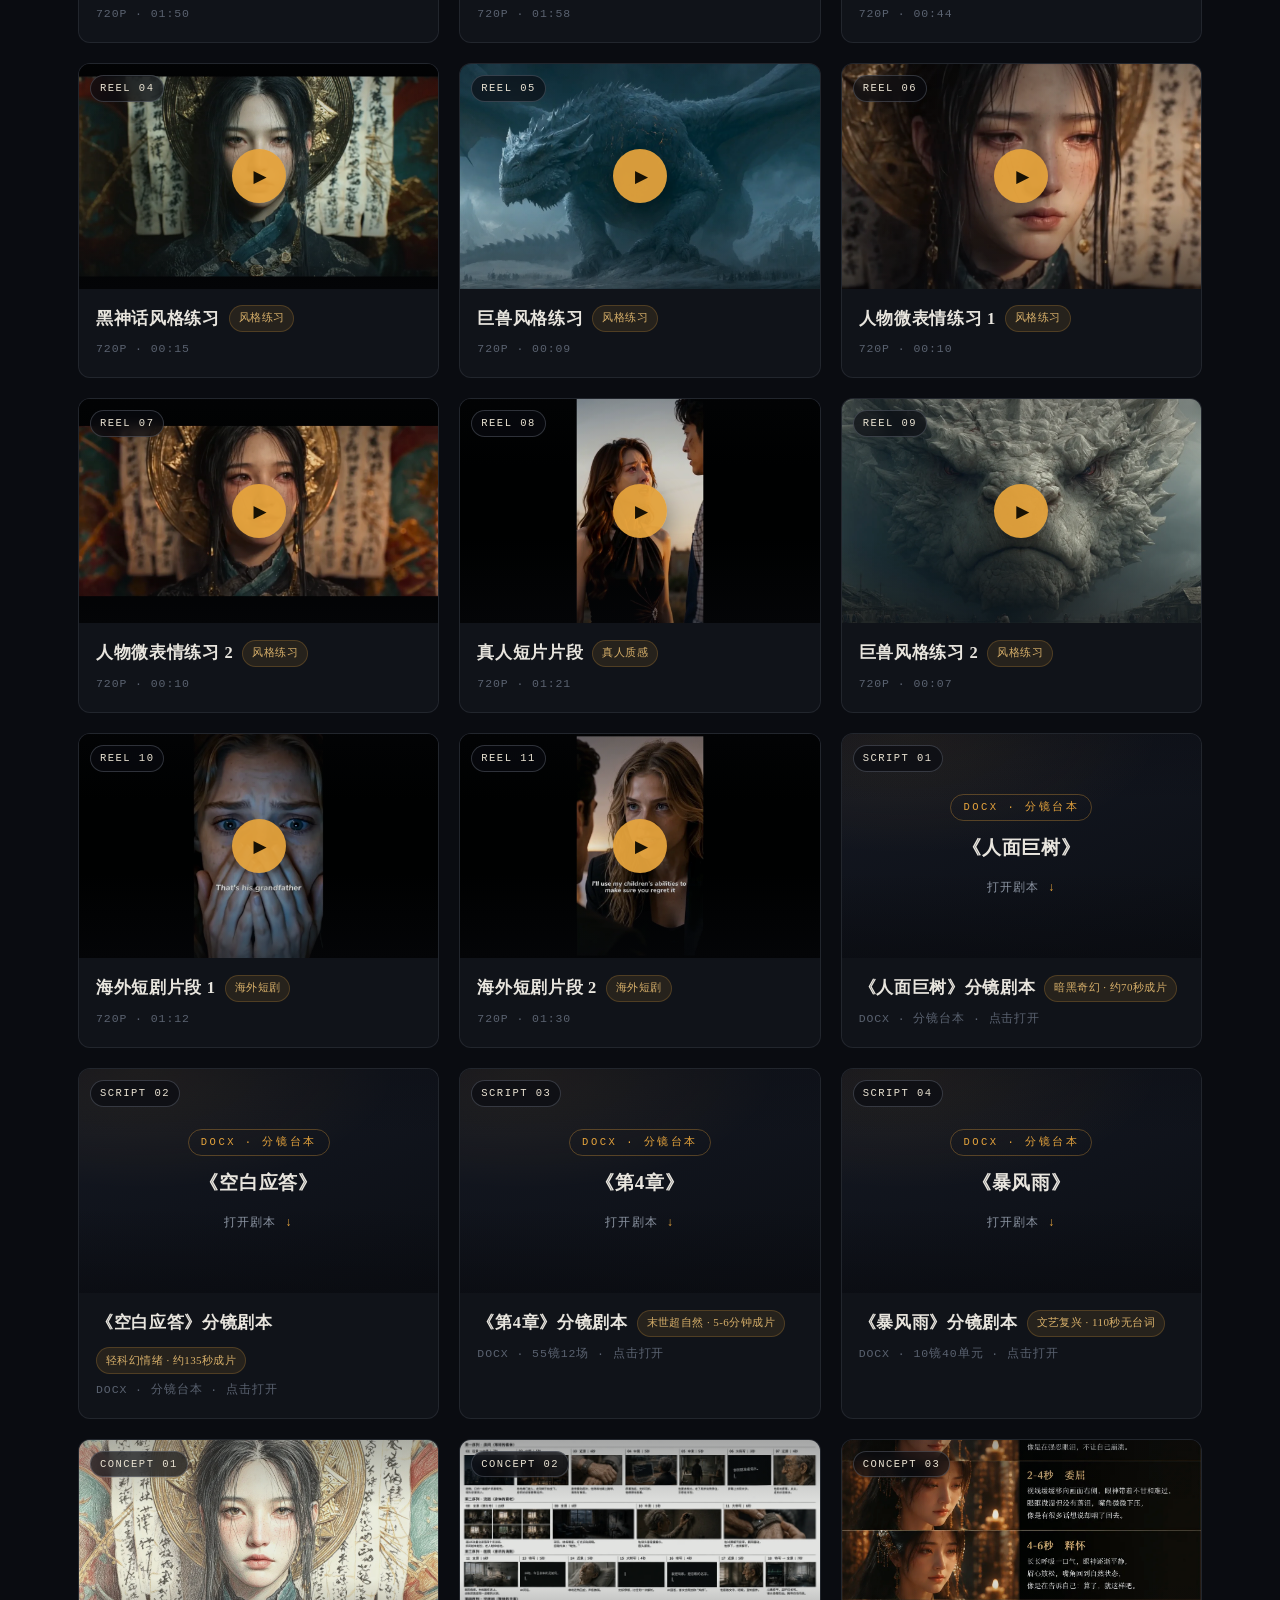
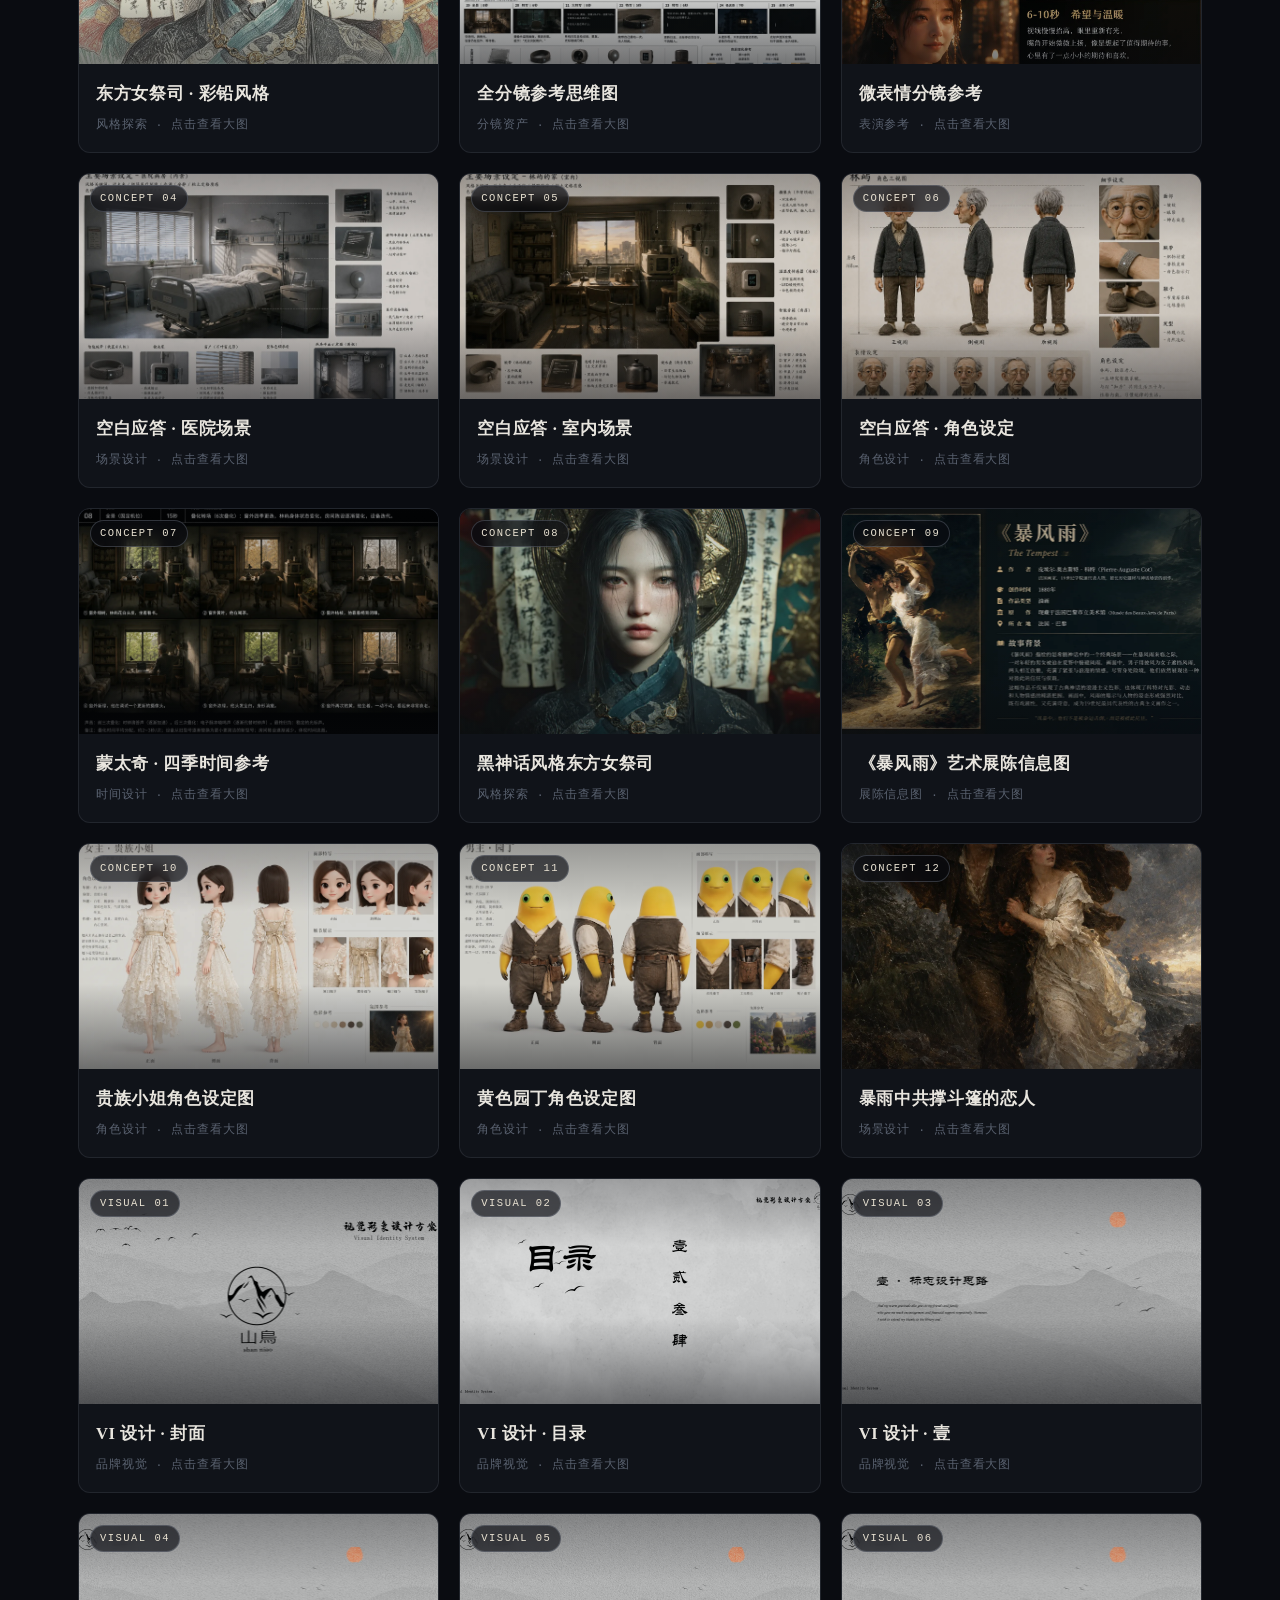
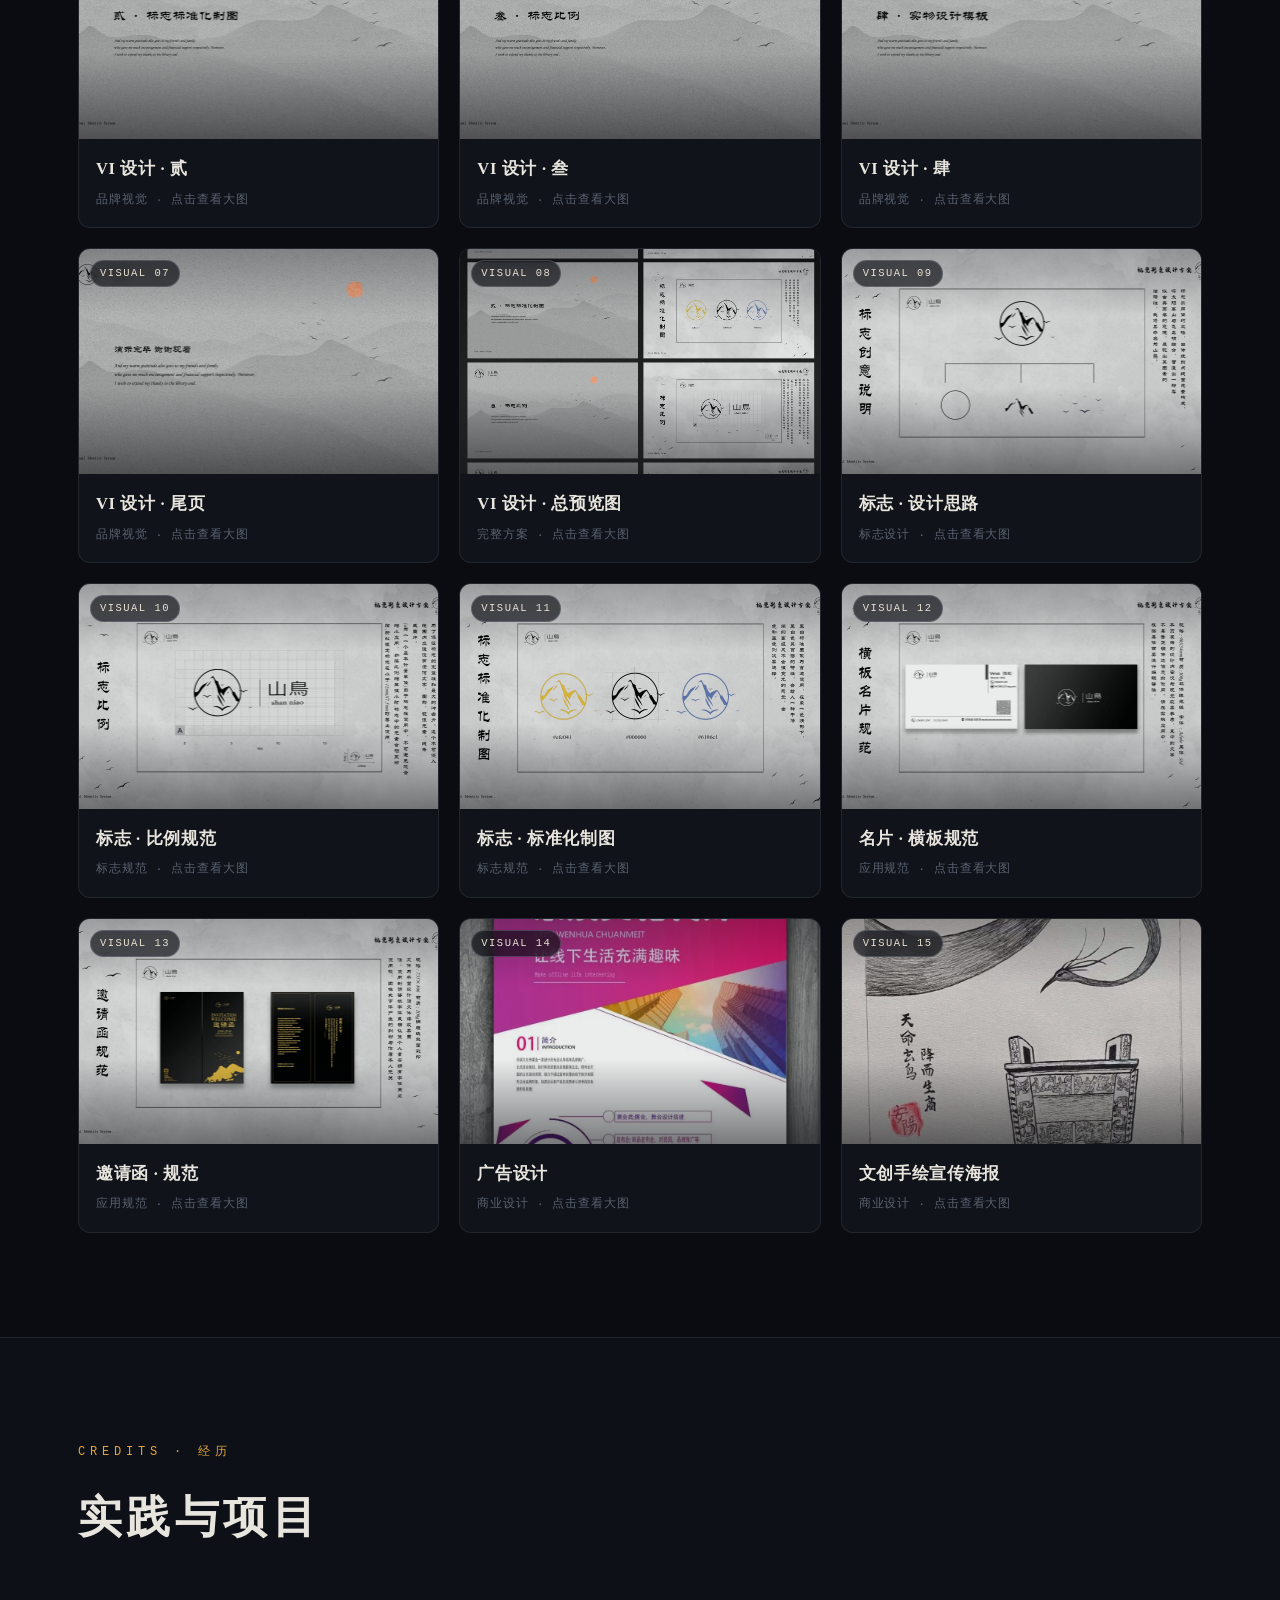
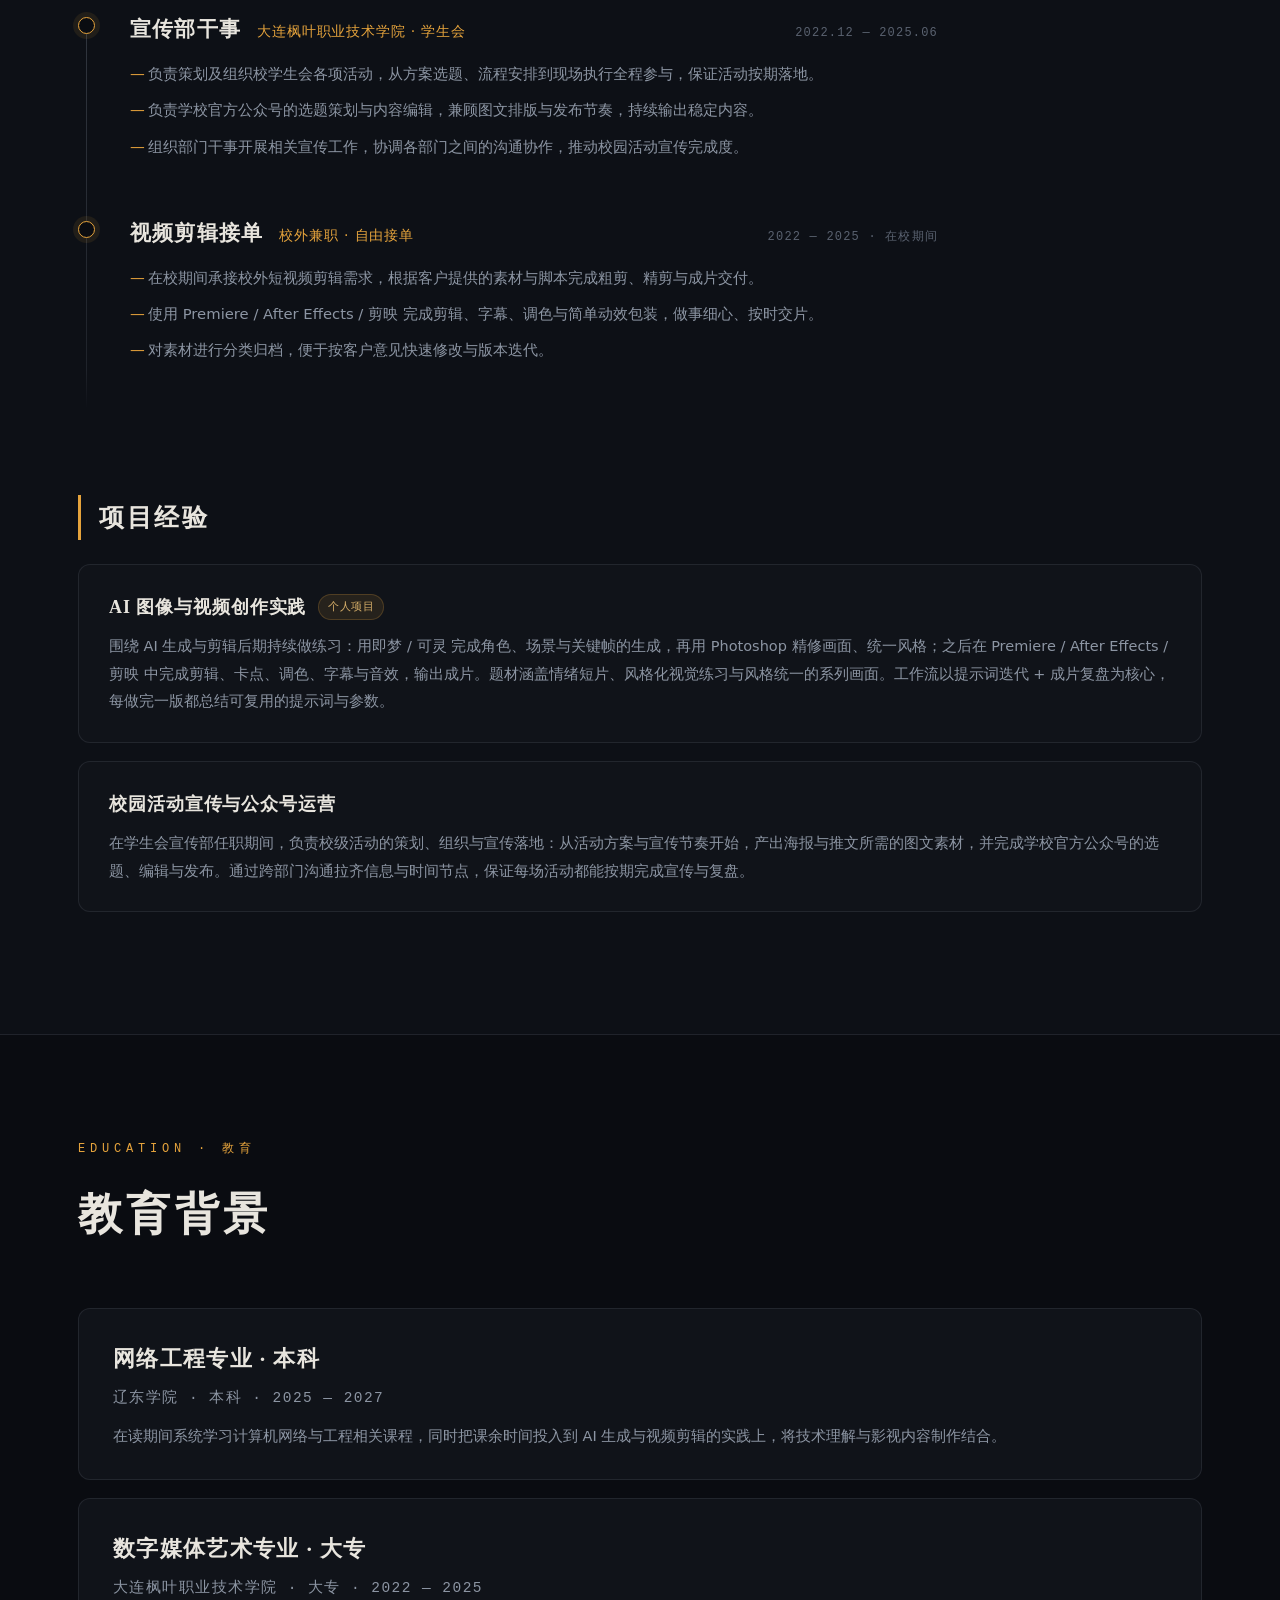
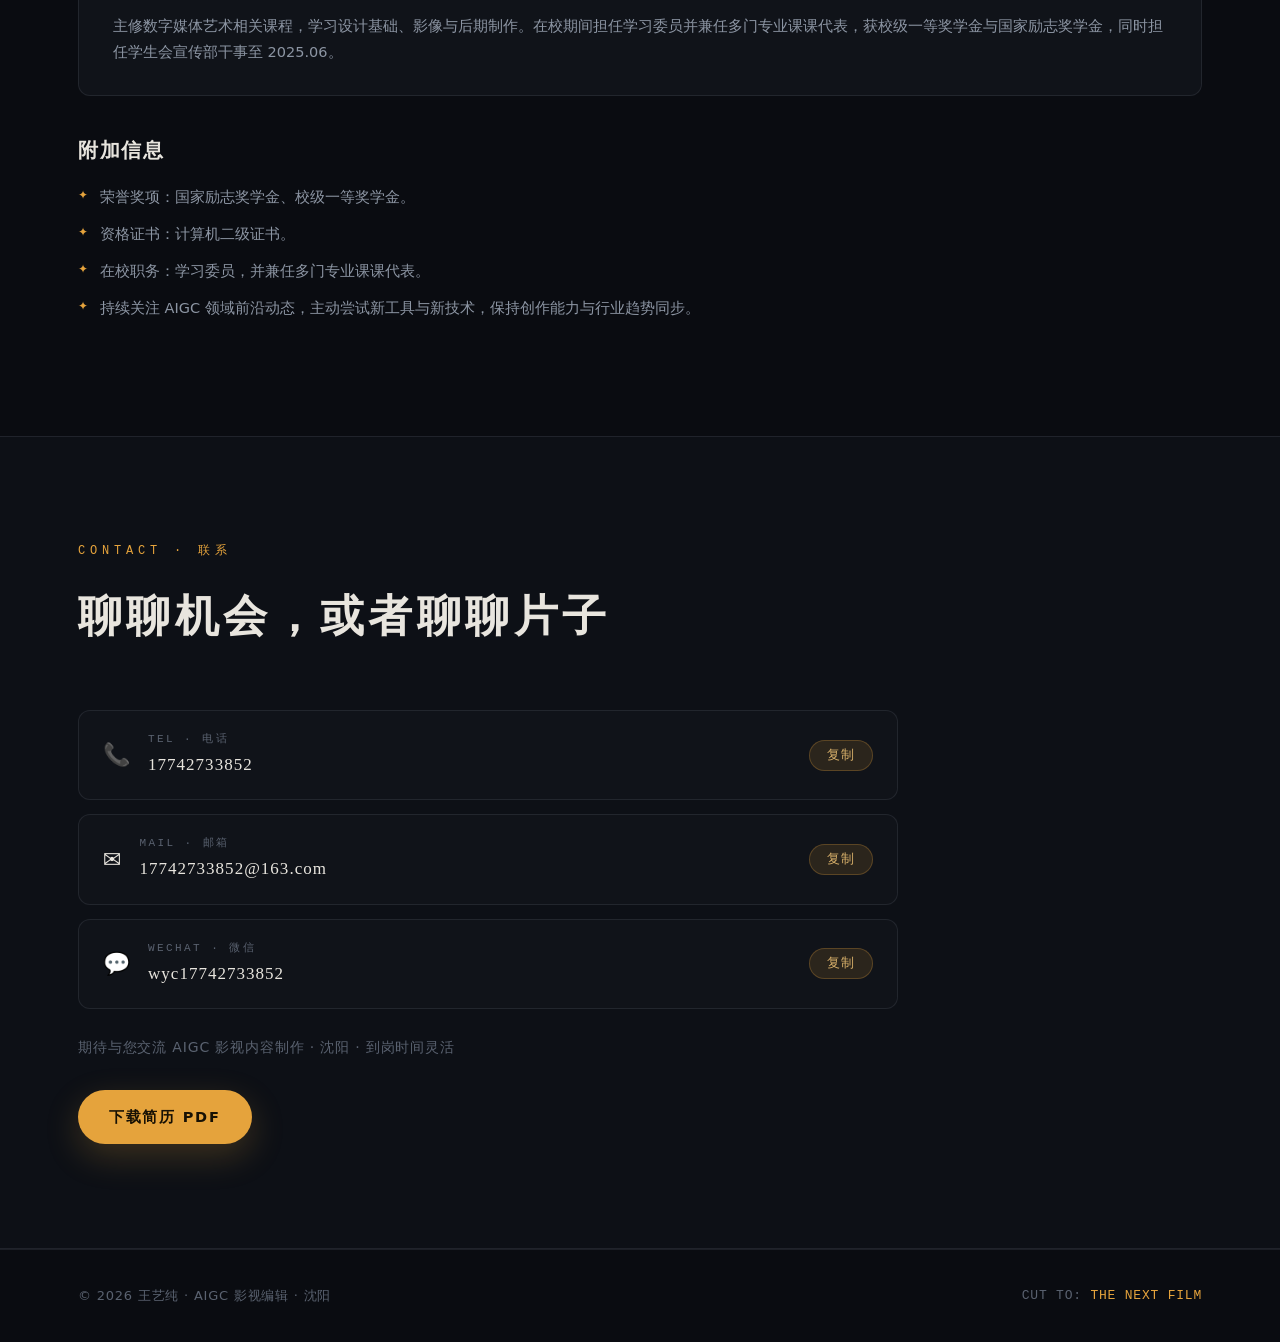
==== commit e7e4942f: "✨ feat(视频播放模块): 视频播放改用多吉云 DogePlayer 动态分发 - 背景：永久直链无防盗链，公开即等于开放下载入口 - 改动：   - js/main.js：视频条目由 file " ====
--- a/index.html
+++ b/index.html
@@ -18,7 +18,7 @@
 <meta name="twitter:card" content="summary_large_image">
 <link rel="icon" type="image/png" sizes="32x32" href="assets/favicon-32.png">
 <link rel="apple-touch-icon" href="assets/favicon-180.png">
-<link rel="stylesheet" href="css/style.css?v=20261028b">
+<link rel="stylesheet" href="css/style.css?v=20261117c">
 <script>document.documentElement.classList.add("js");</script>
 </head>
 <body>
@@ -317,13 +317,14 @@
       <span id="vmTag" class="tag"></span>
       <span id="vmMeta" class="vm-meta"></span>
     </div>
-    <video id="vmVideo" controls preload="metadata"></video>
+    <!-- 多吉云 DogePlayer 挂载容器：播放地址由 SDK 动态获取，页面不接触任何 M3U8 URL -->
+    <div class="vm-player" id="dogePlayer"></div>
     <p id="vmDesc" class="vm-desc"></p>
   </div>
 </div>
 
-<!-- HLS.js：非 Safari 浏览器播放 M3U8 流（Safari/iOS 走原生 HLS） -->
-<script src="https://cdn.jsdelivr.net/npm/hls.js@latest"></script>
-<script src="js/main.js?v=20261117"></script>
+<!-- 多吉云官方播放器 SDK：官方明确仅支持 CDN 引入，不支持 NPM 安装或部署到本地 -->
+<script type="text/javascript" src="https://player.dogecloud.com/js/loader"></script>
+<script src="js/main.js?v=20261117d"></script>
 </body>
 </html>
--- a/css/style.css
+++ b/css/style.css
@@ -401,7 +401,9 @@
 .vm-head{display:flex;align-items:baseline;gap:14px;padding:18px 24px 14px;flex-wrap:wrap}
 .vm-head h3{font-family:var(--serif);font-size:19px;letter-spacing:.06em}
 .vm-meta{font-family:var(--mono);font-size:11.5px;color:var(--faint);letter-spacing:.12em;margin-left:auto}
-.vm-box video{width:100%;max-height:72vh;background:#000;display:block}
+/* DogePlayer 挂载容器：SDK 在内部注入自己的播放器 DOM，这里只约束外框尺寸 */
+.vm-player{width:100%;aspect-ratio:16 / 9;max-height:72vh;background:#000;display:block;overflow:hidden}
+.vm-player video,.vm-player iframe{width:100%;height:100%;display:block;border:0}
 .vm-desc{color:var(--mist);font-size:14px;padding:14px 24px 20px;line-height:1.8}
 .vm-close{position:absolute;top:12px;right:14px;z-index:2;background:rgba(0,0,0,.45);border:none;
   color:#fff;width:36px;height:36px;border-radius:50%;font-size:20px;cursor:pointer;transition:.3s}
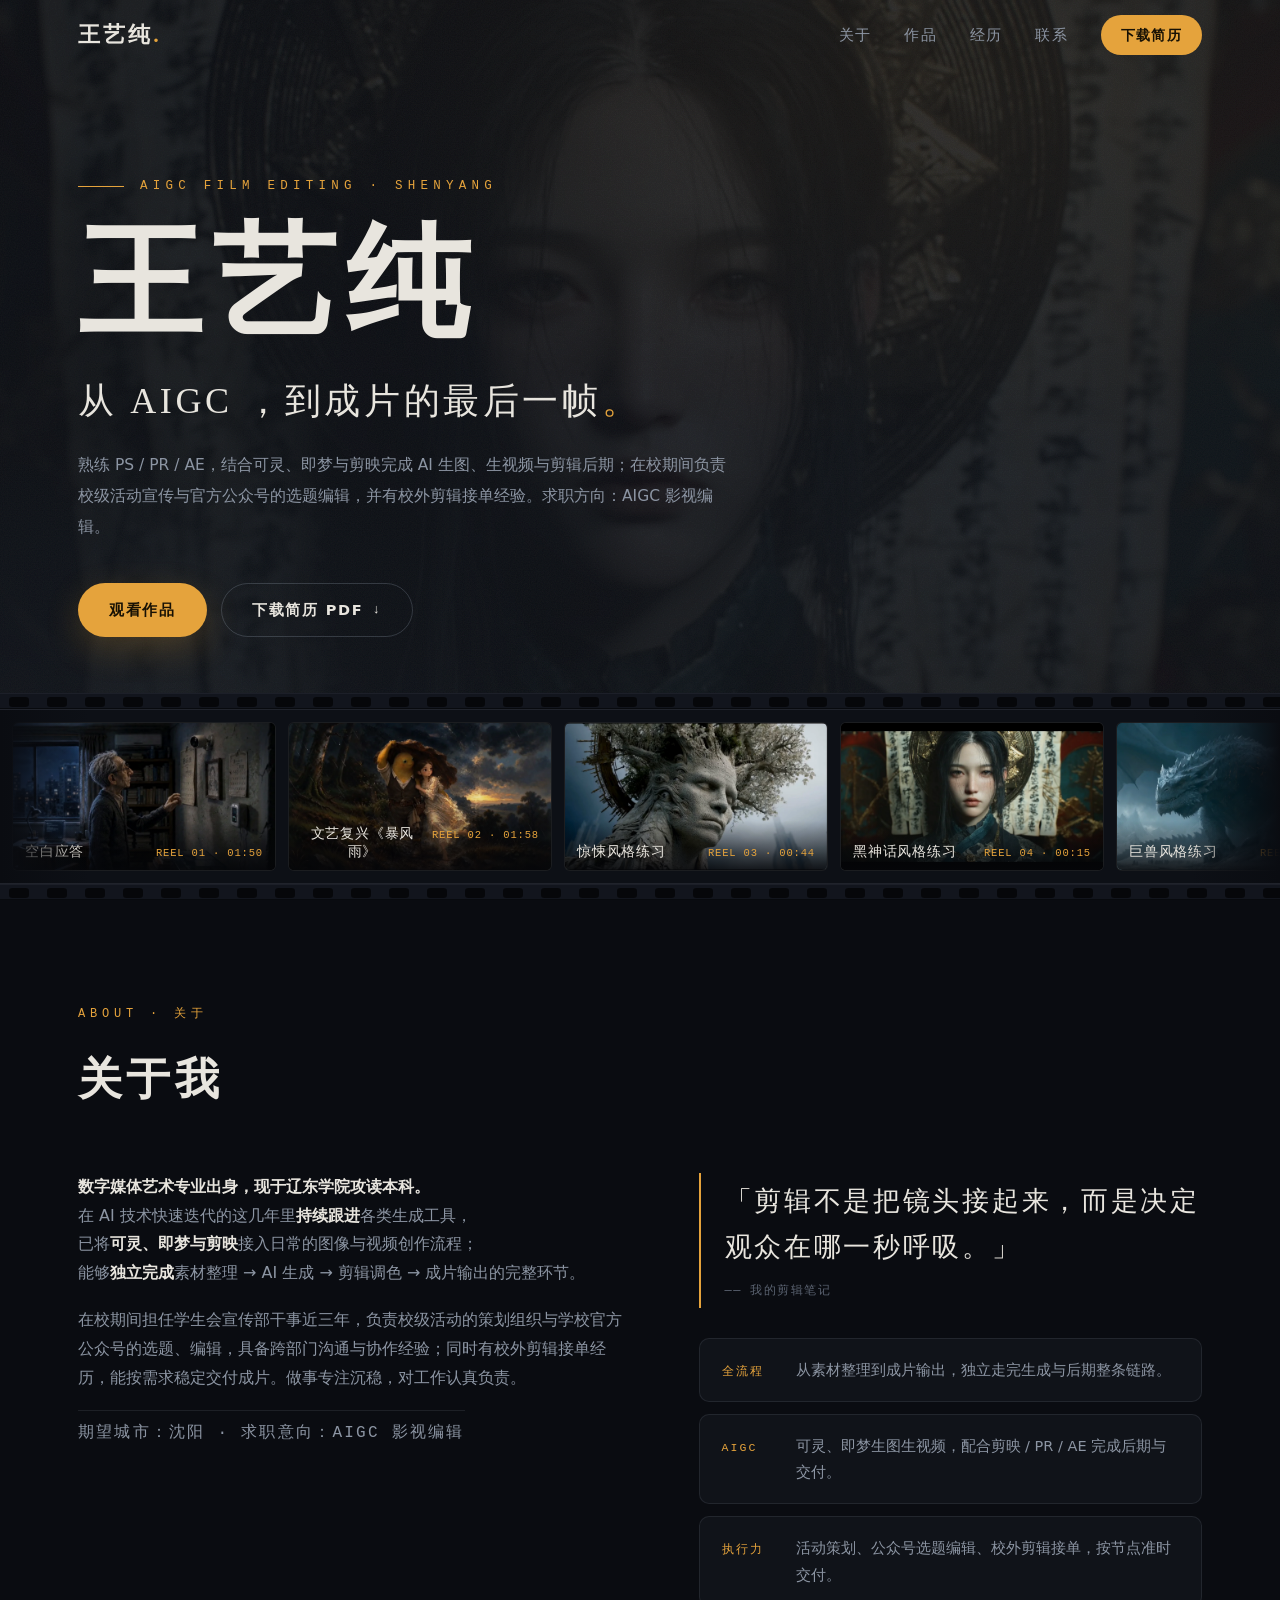
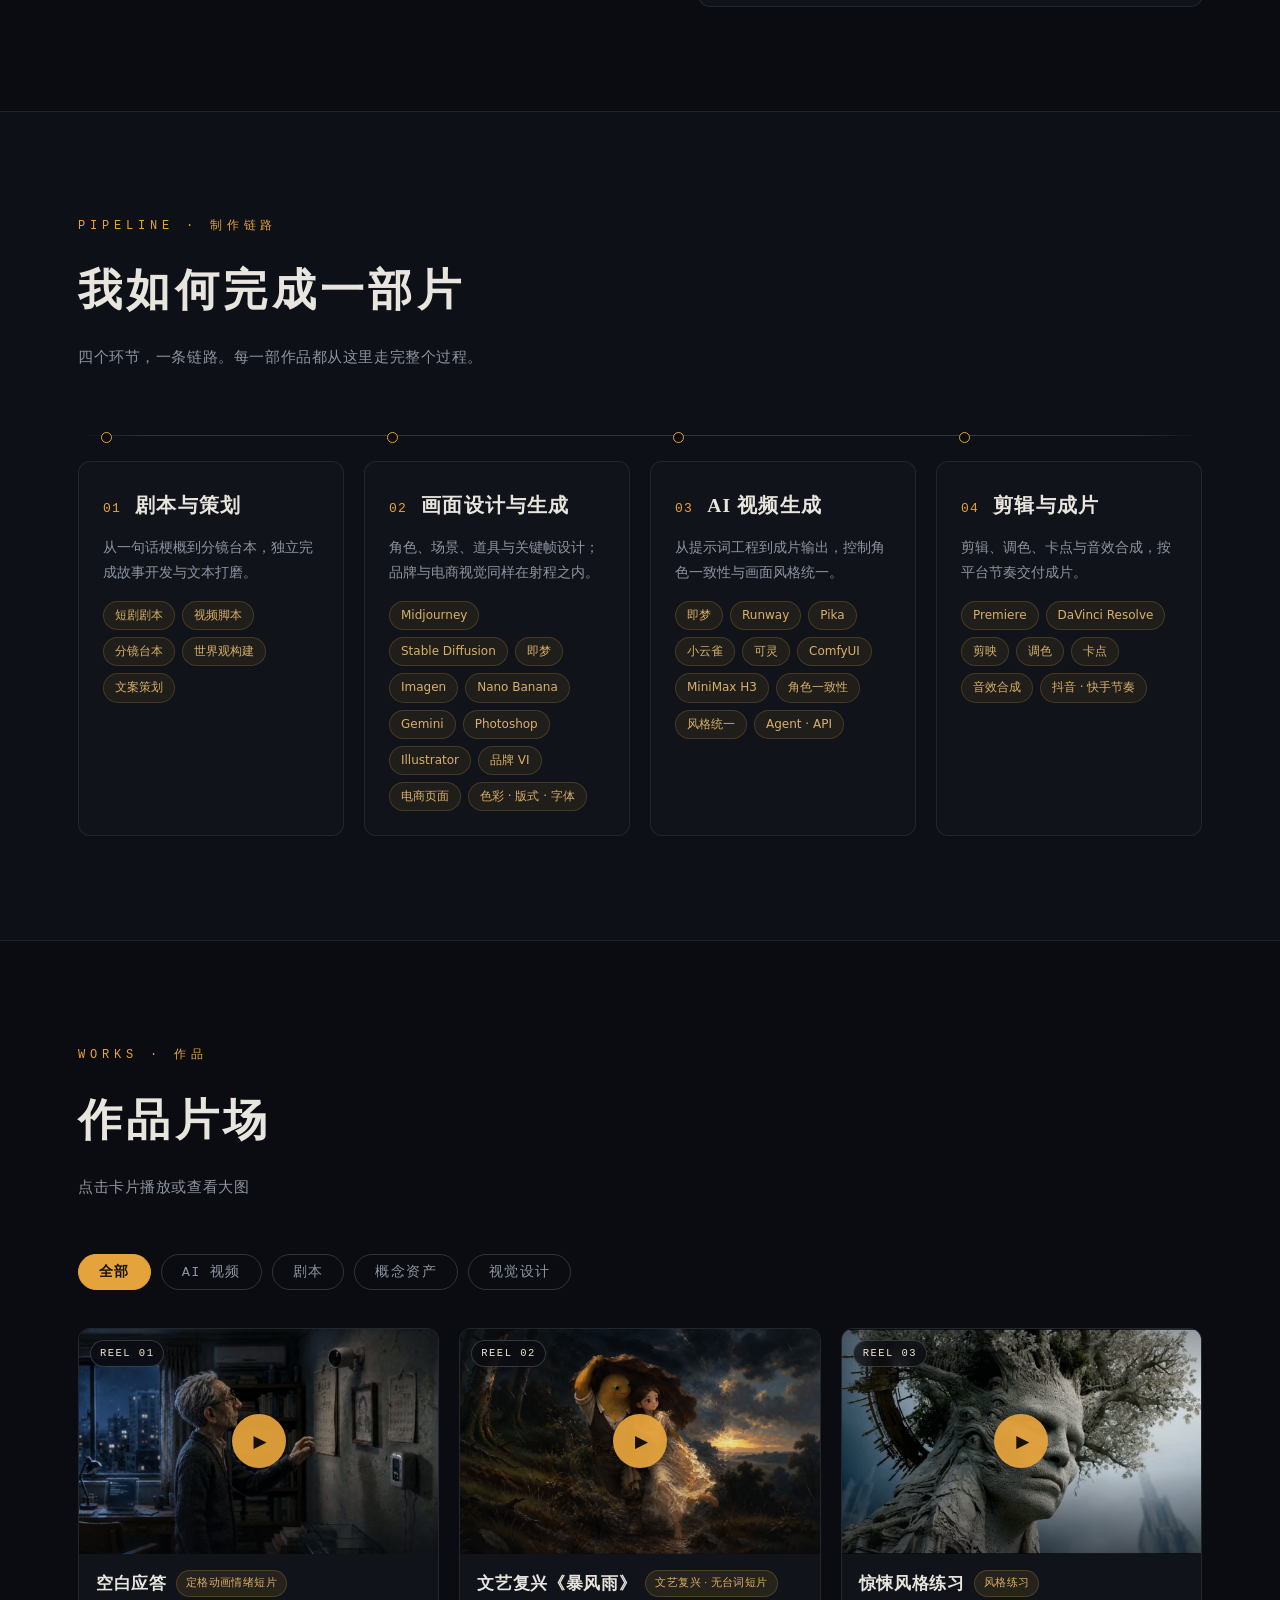
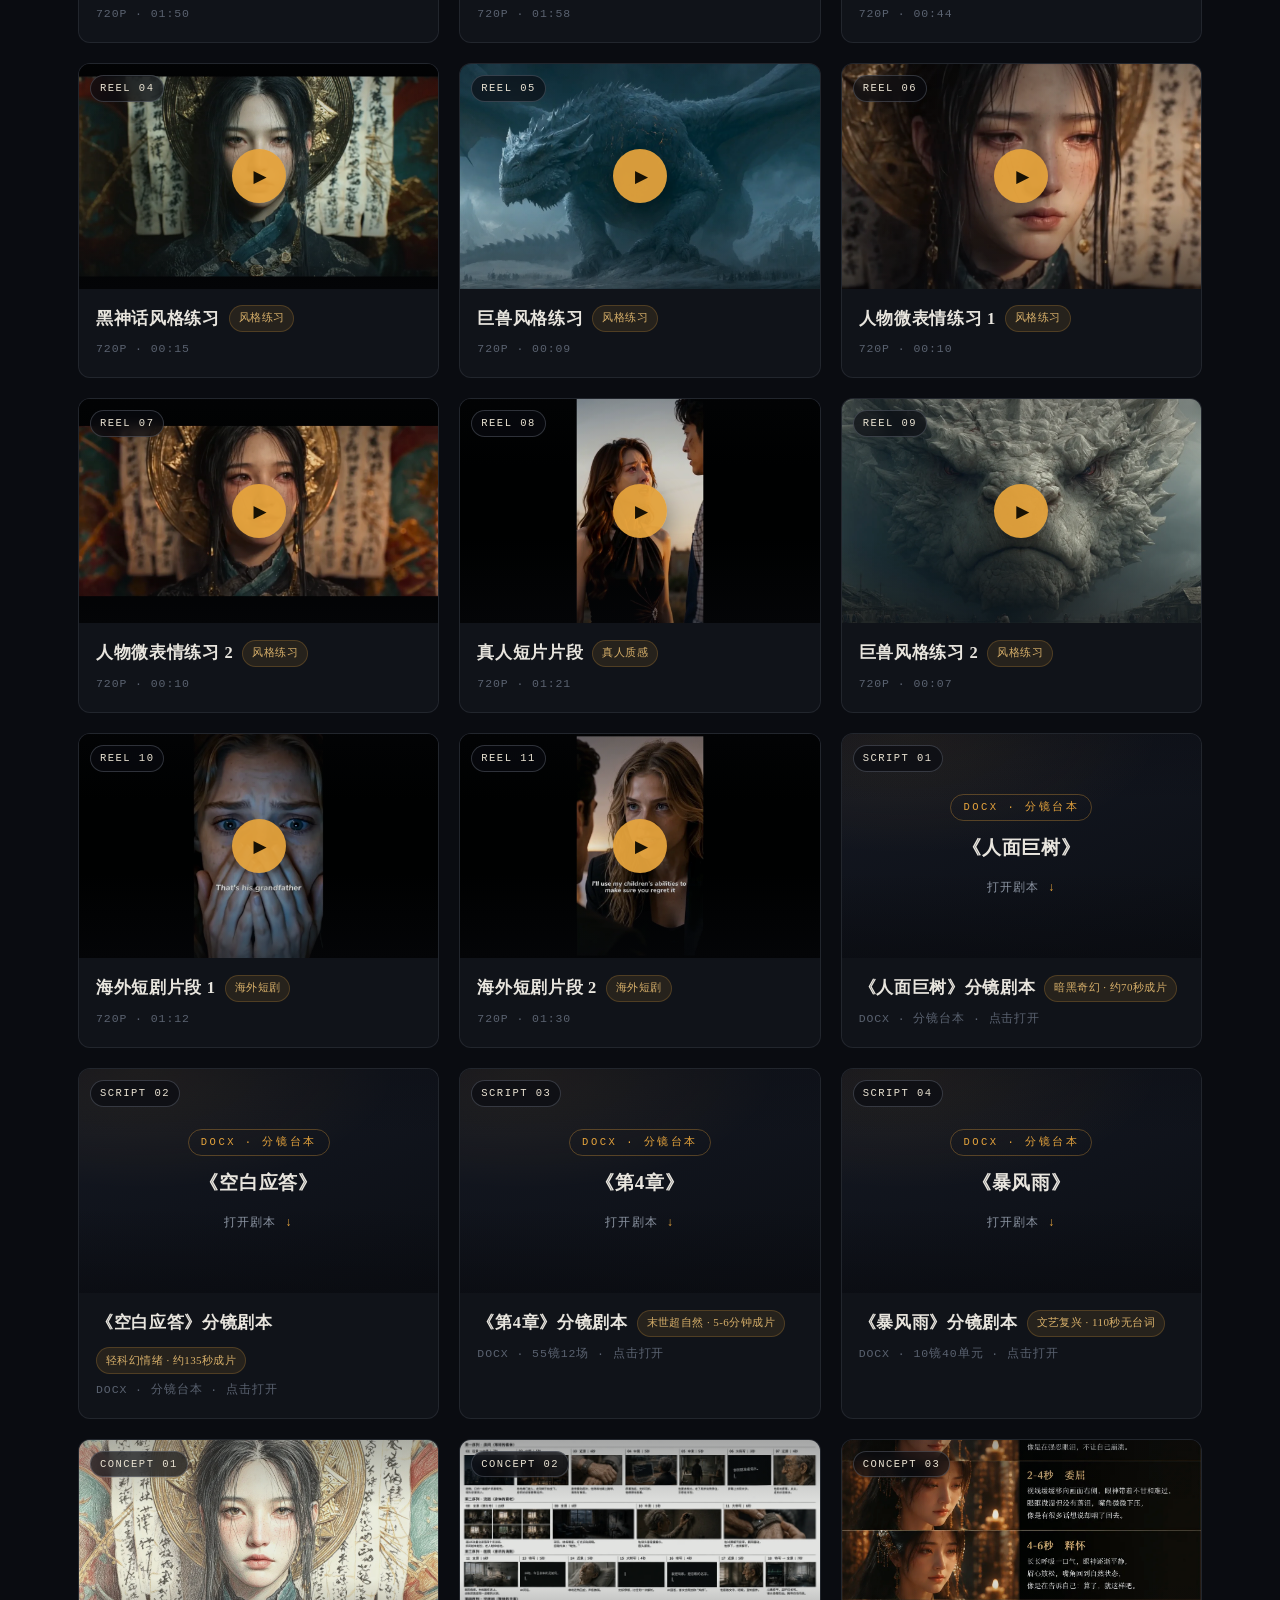
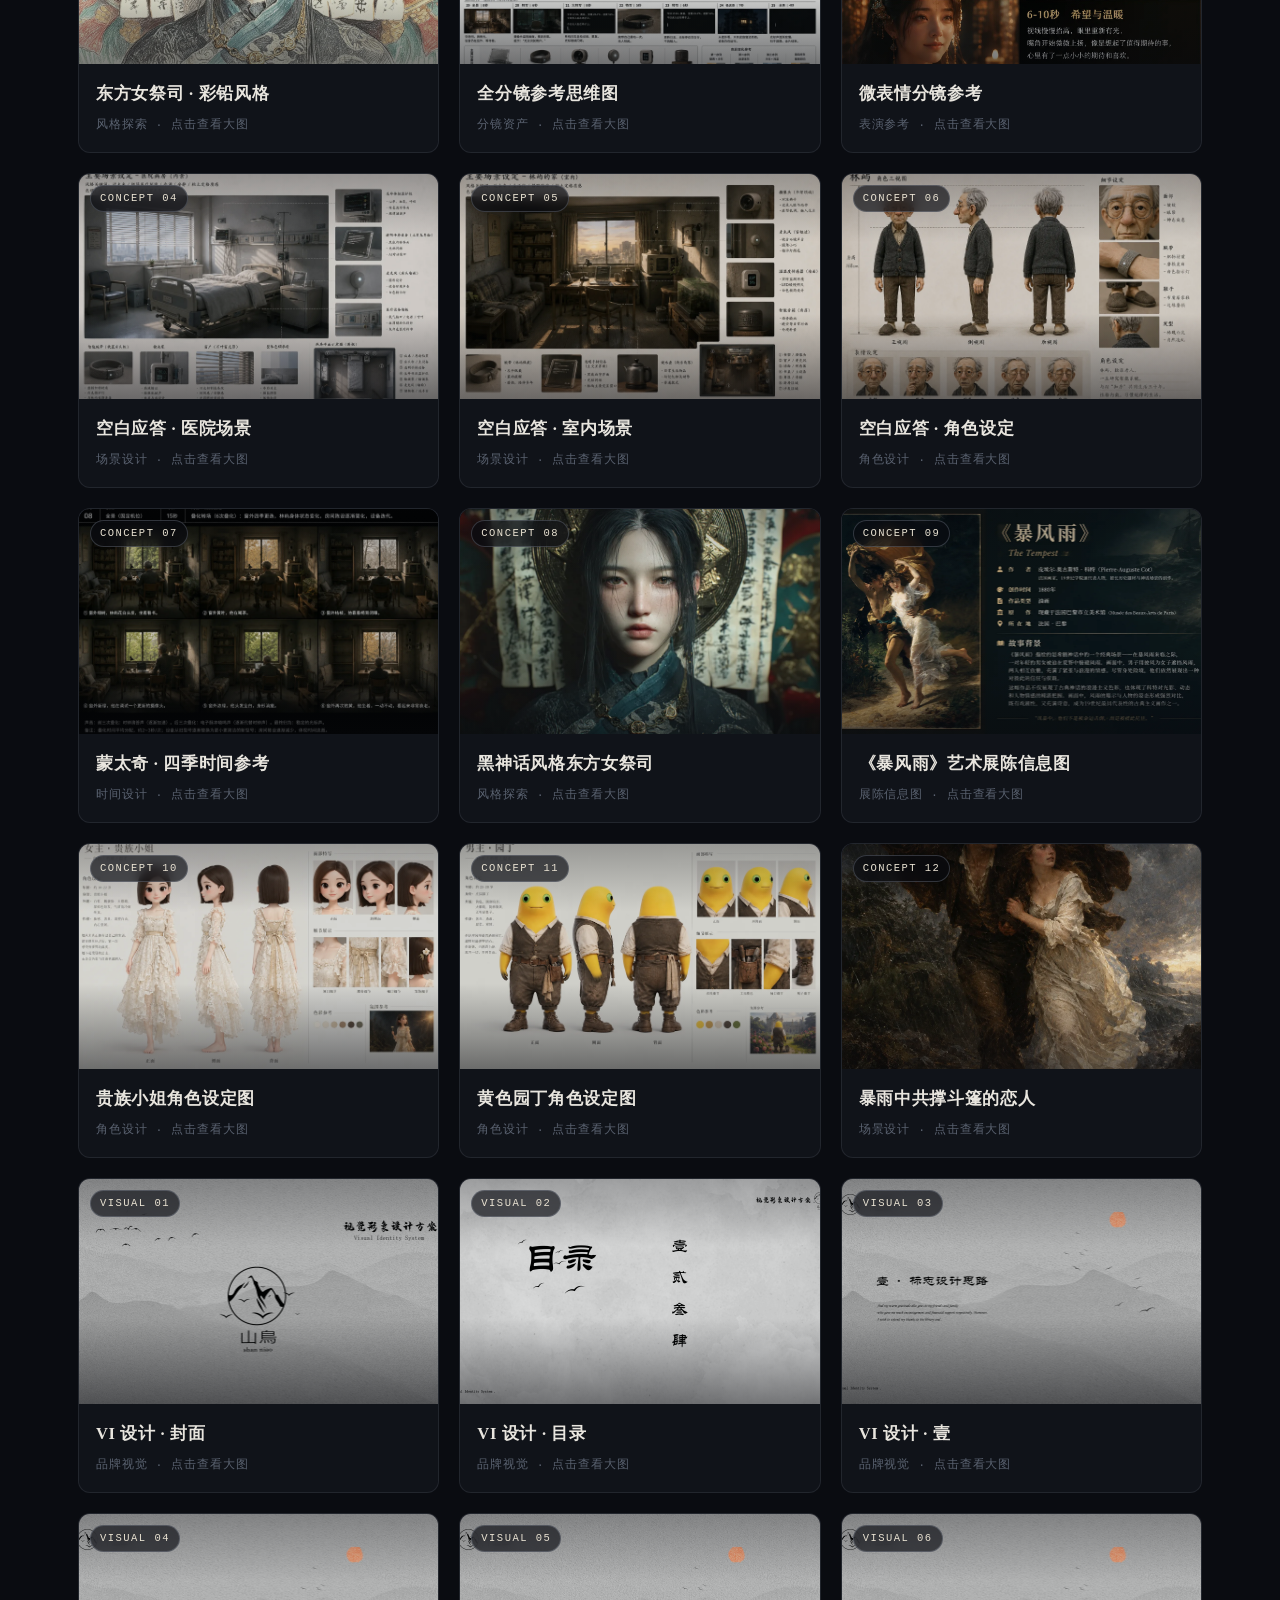
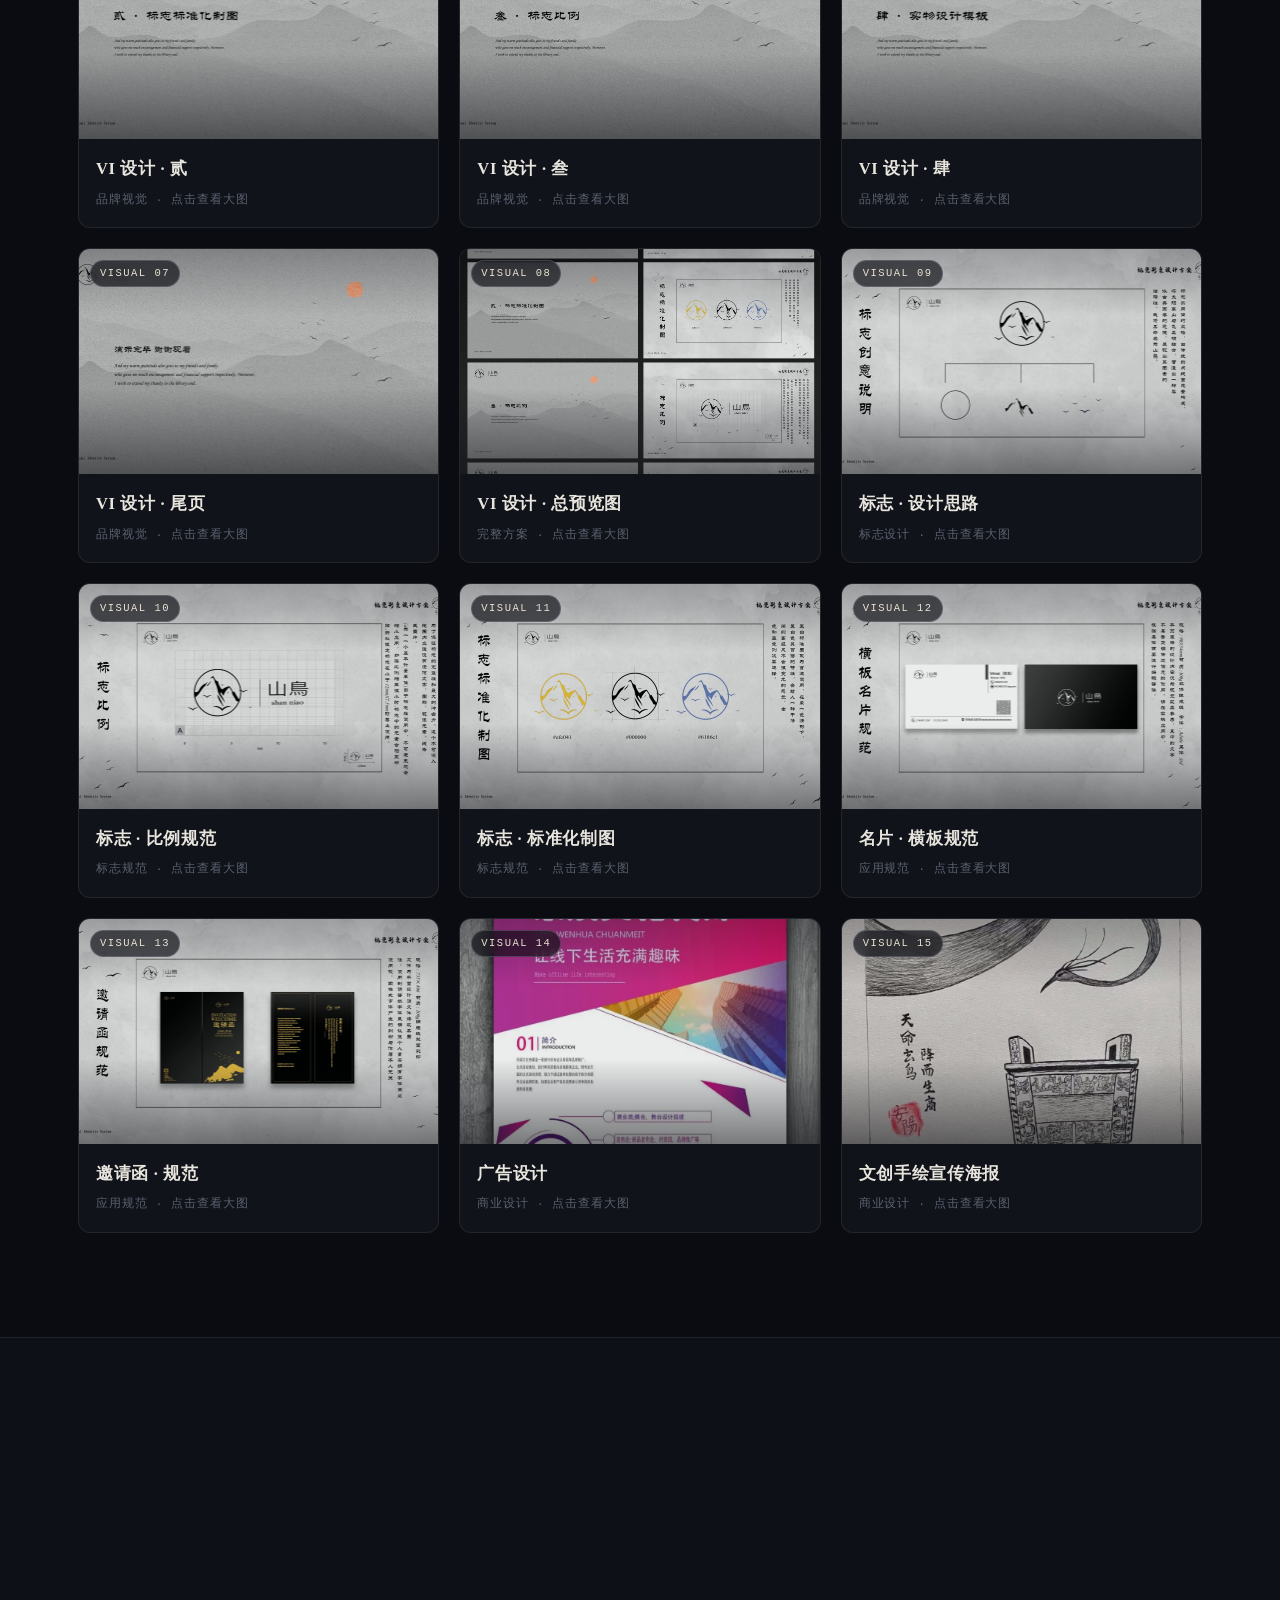
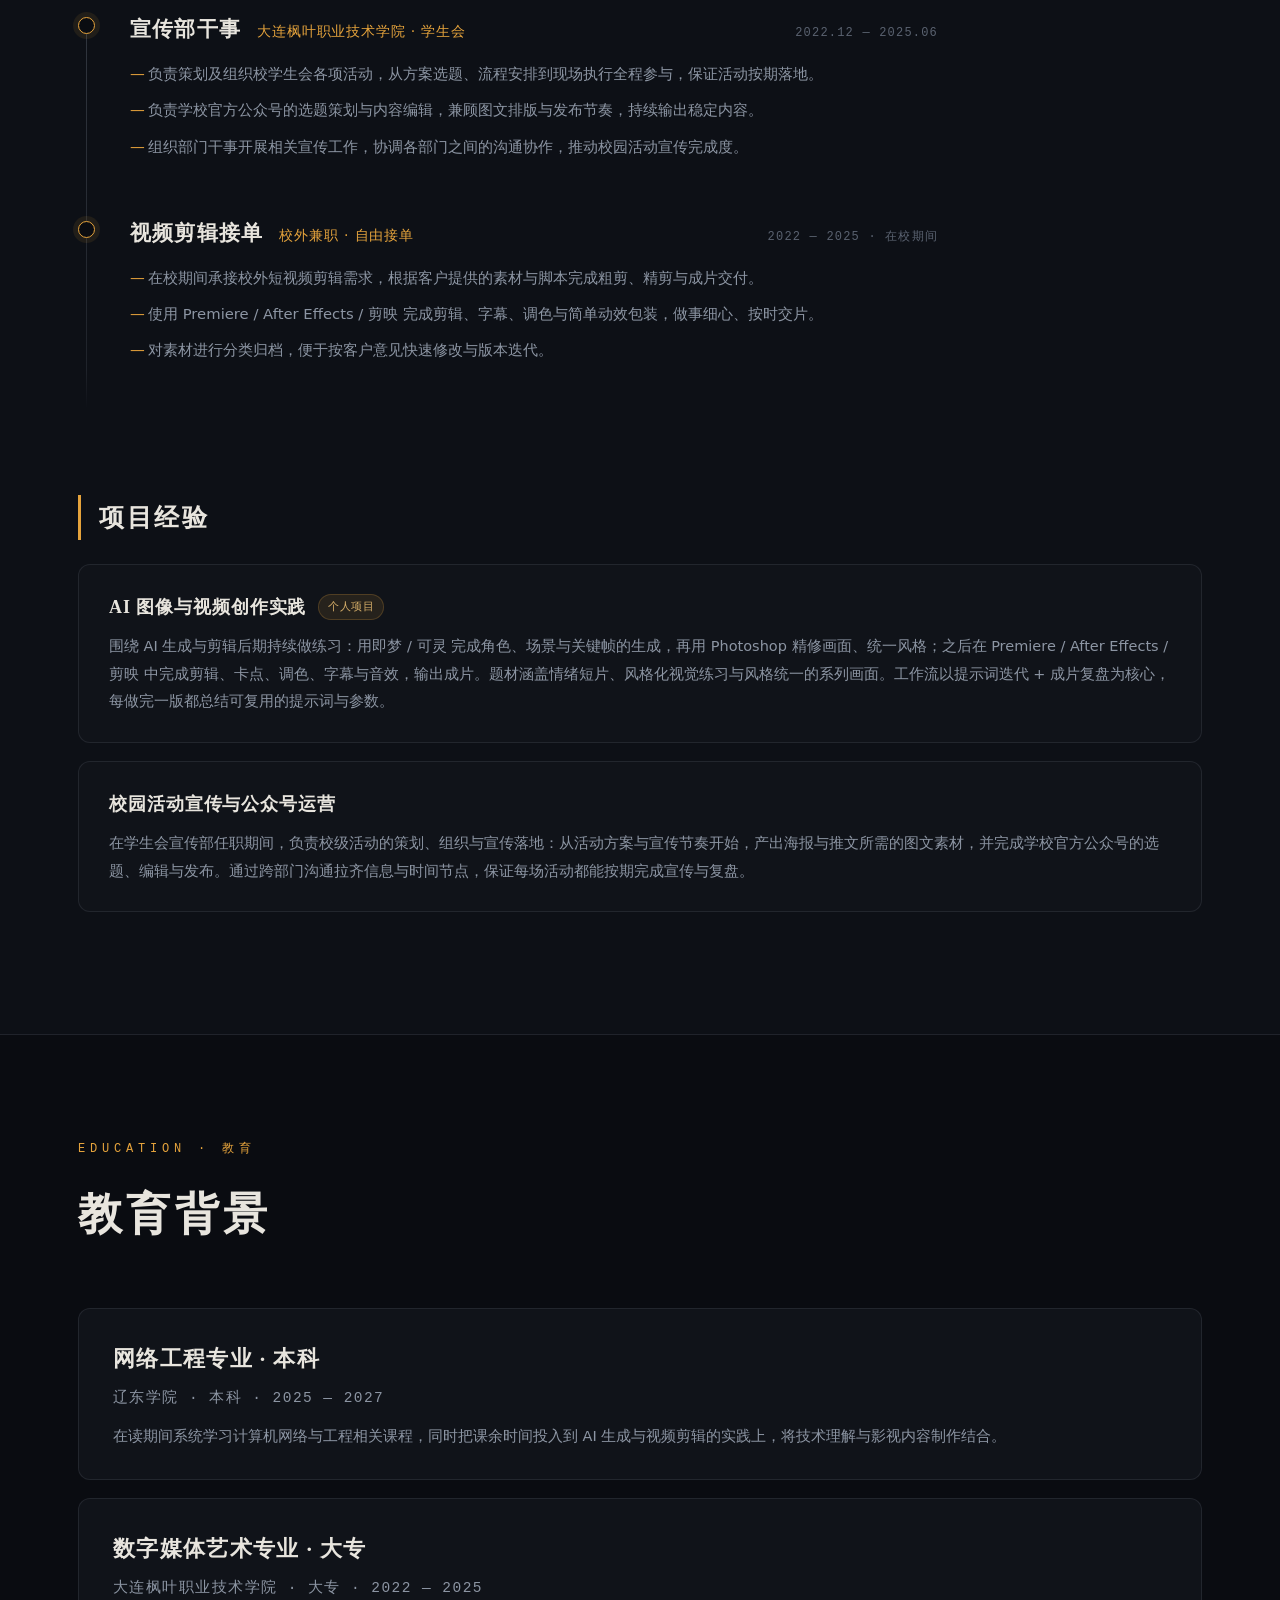
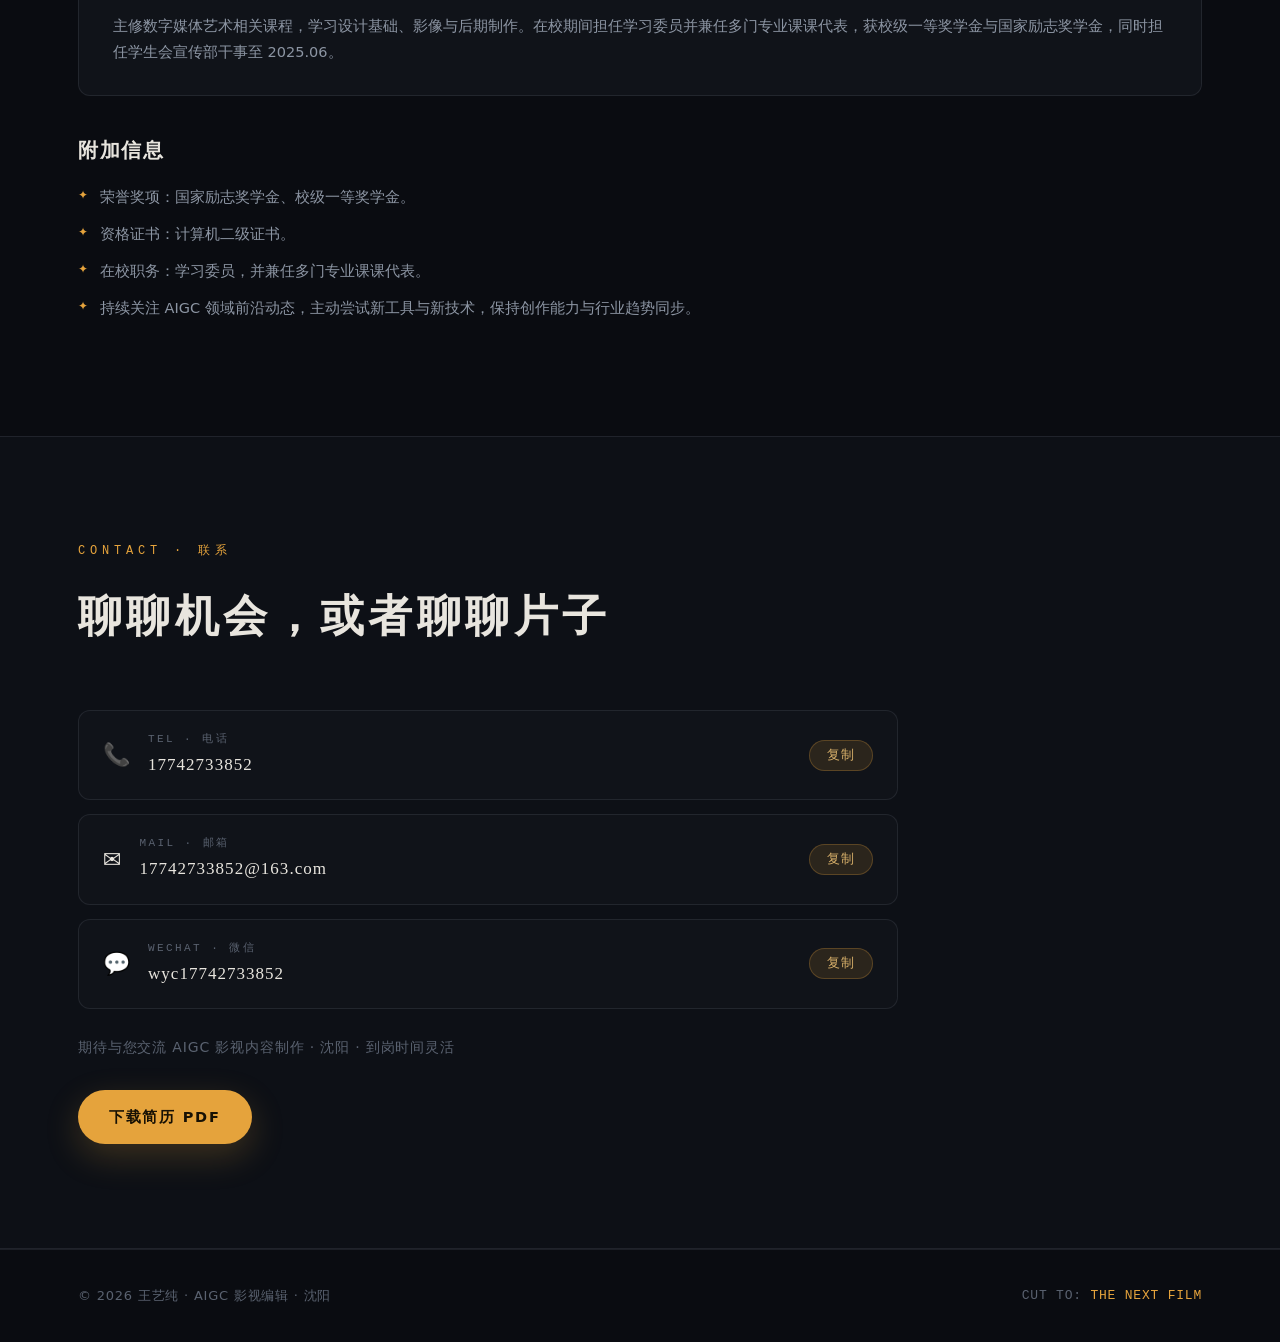
==== commit 547810af: "🐞 fix(静态资源版本): 递增 main.js 版本号绕开被污染的边缘缓存 - 背景：部署完成前的探测把旧 JS 缓存了 4 小时 - 改动：   - index.html：main.js 查询参" ====
--- a/index.html
+++ b/index.html
@@ -325,6 +325,6 @@
 
 <!-- 多吉云官方播放器 SDK：官方明确仅支持 CDN 引入，不支持 NPM 安装或部署到本地 -->
 <script type="text/javascript" src="https://player.dogecloud.com/js/loader"></script>
-<script src="js/main.js?v=20261117d"></script>
+<script src="js/main.js?v=20261117e"></script>
 </body>
 </html>
